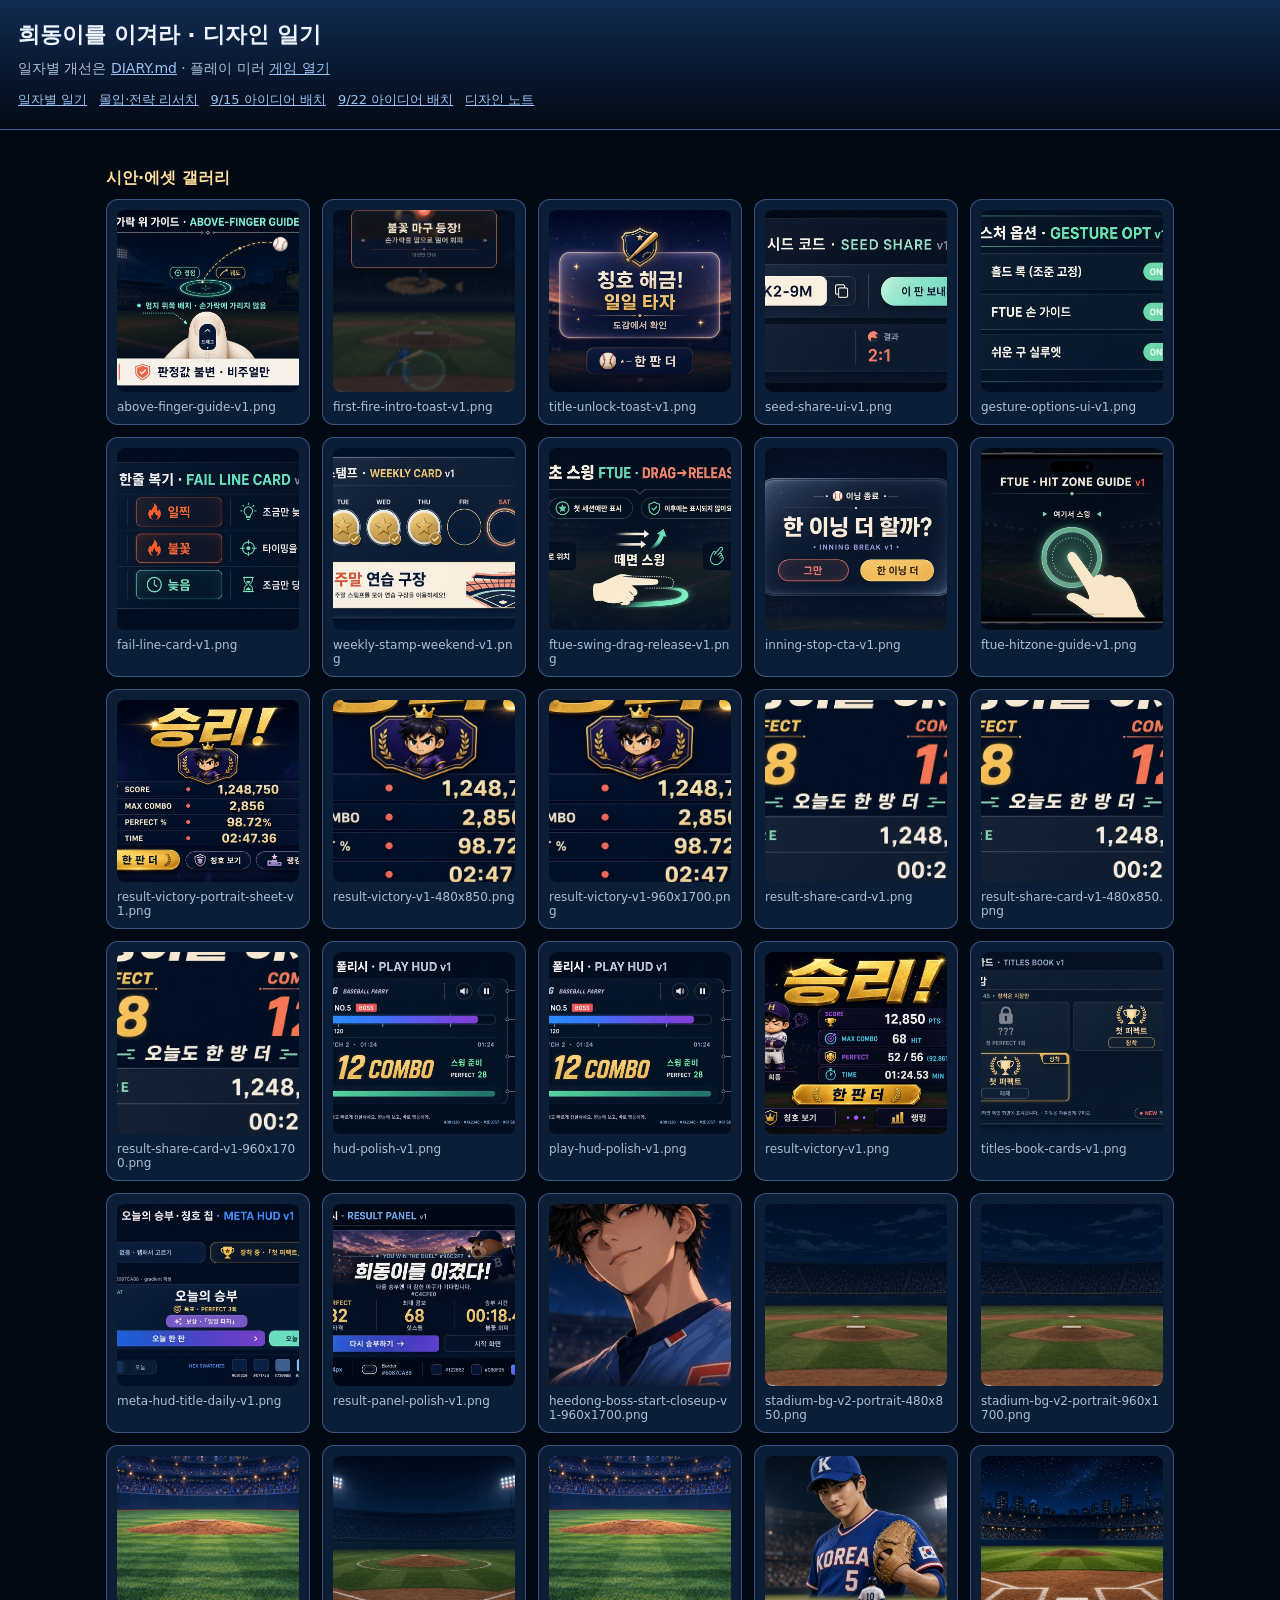
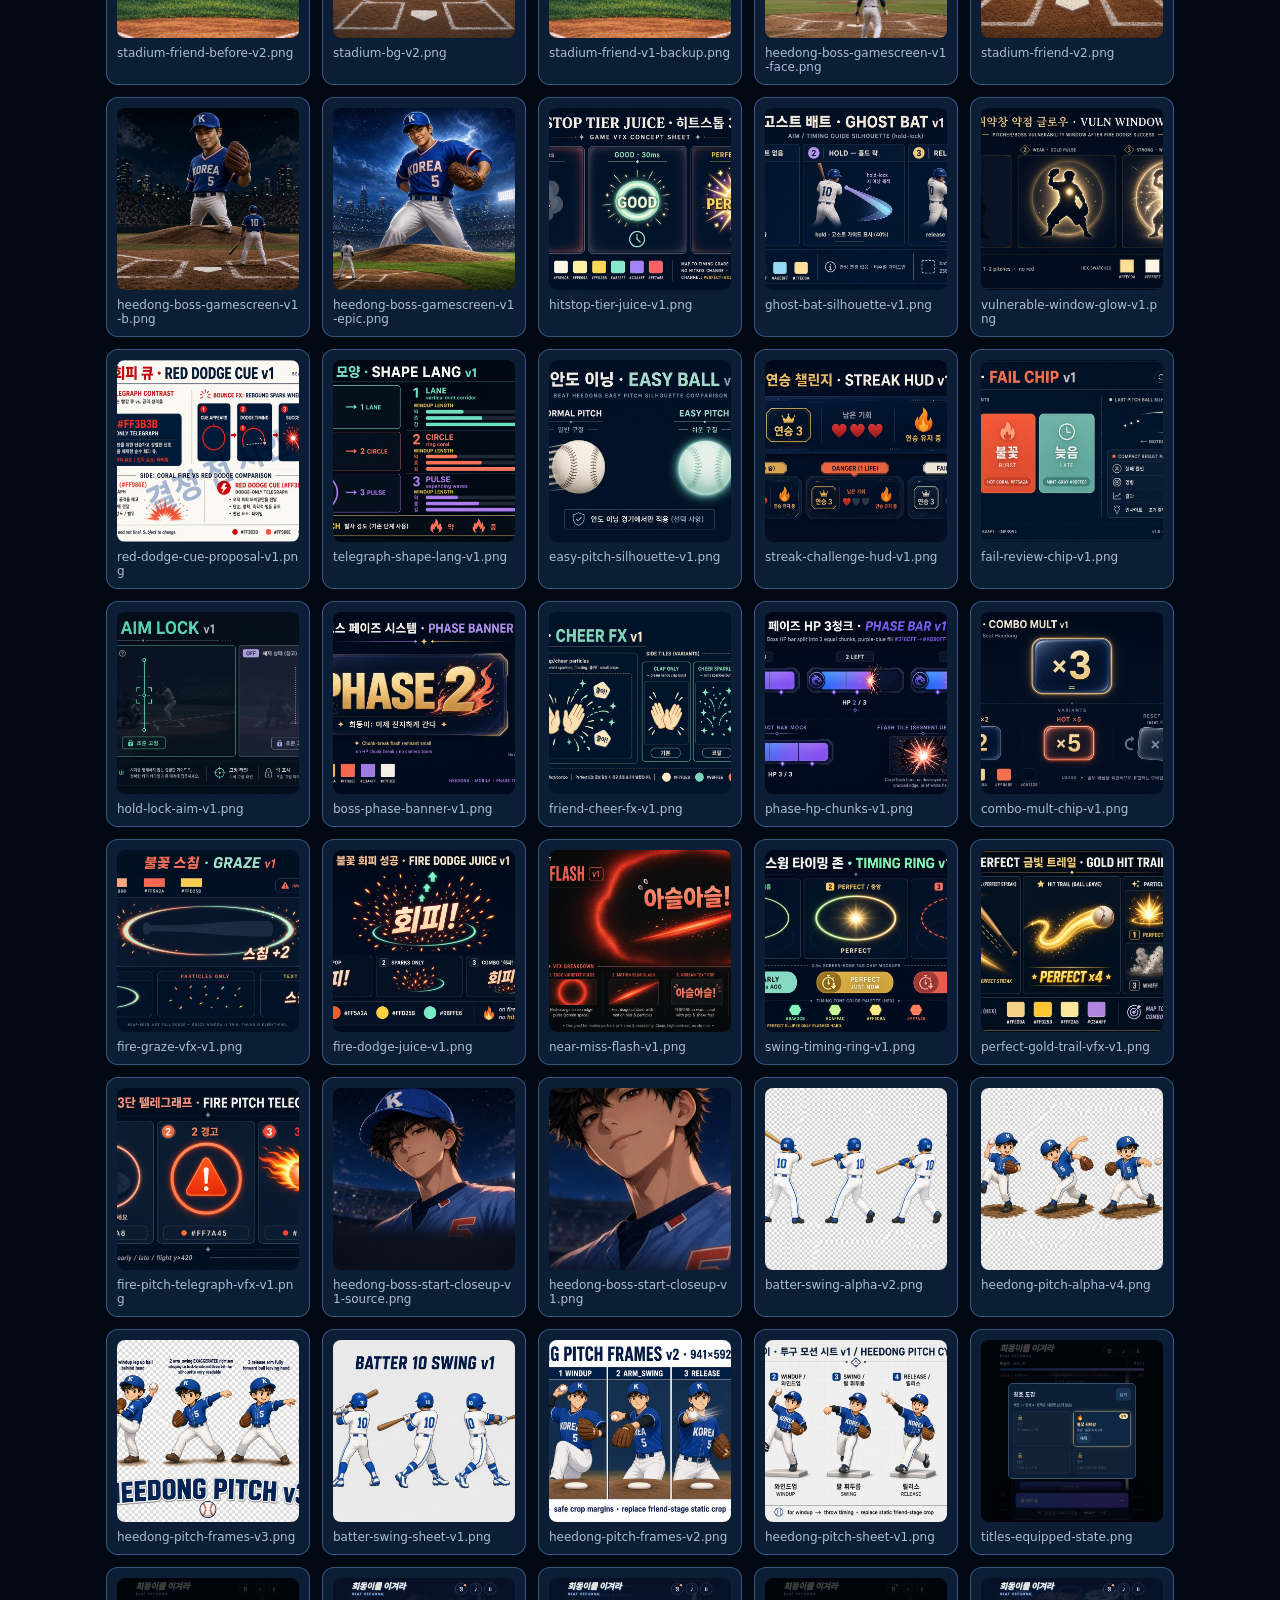
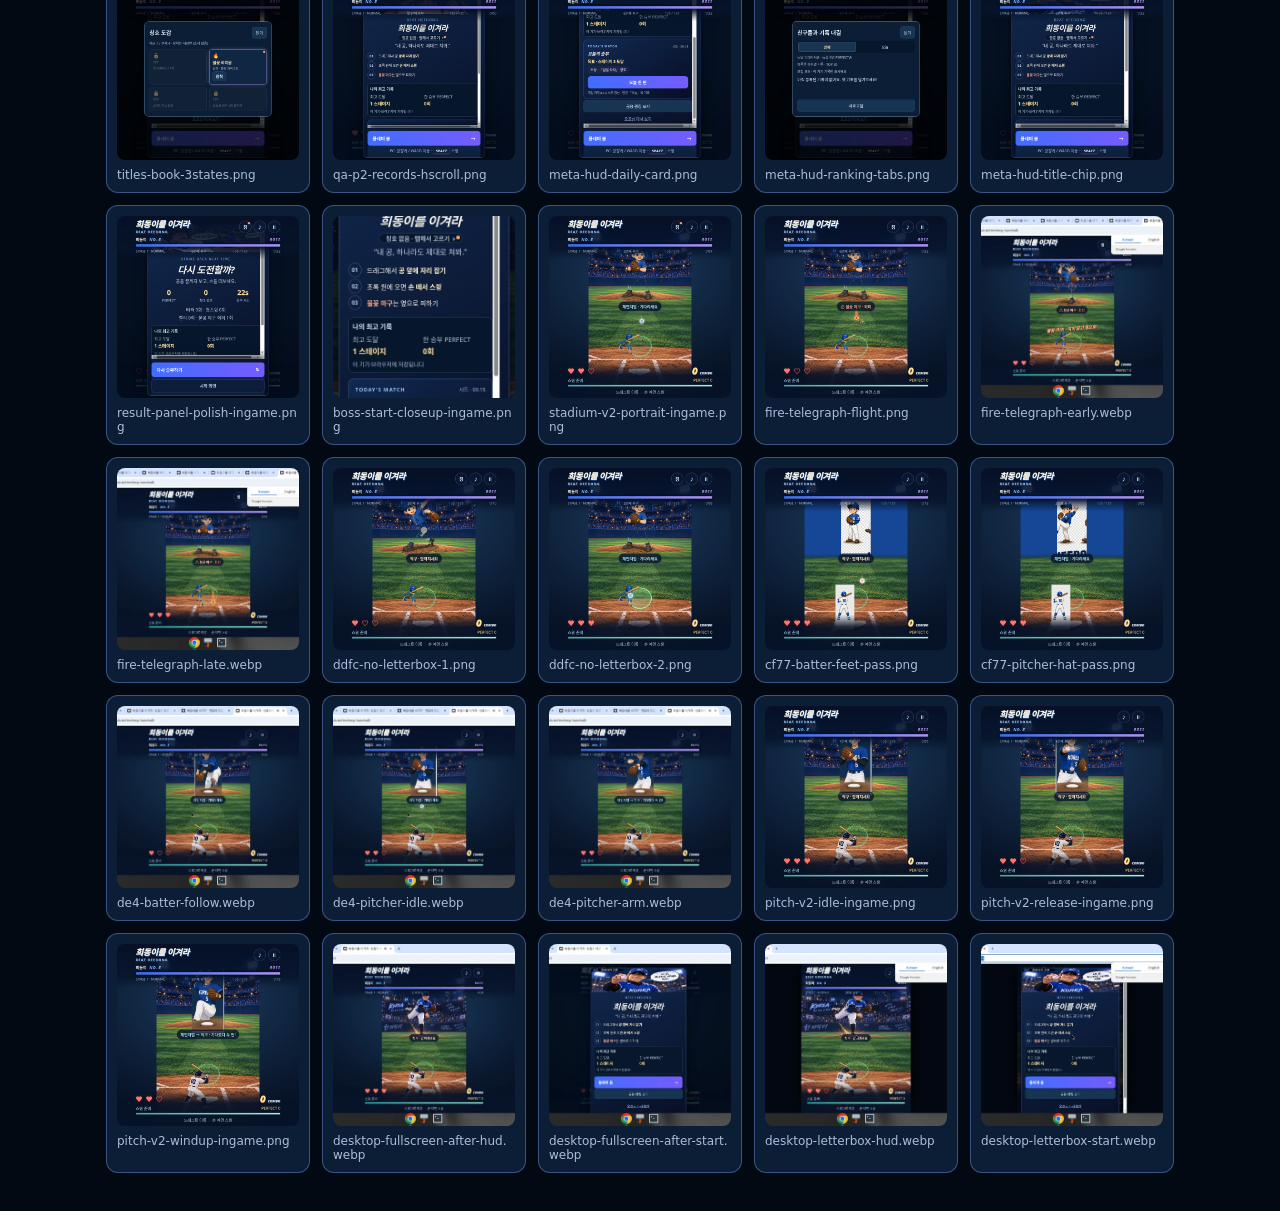
==== design/index.html @ b33d6dec "docs: refresh design diary for 9/22 polish Catch up DIARY.md + gallery with above-finger guide, firs" ====
<!DOCTYPE html>
<html lang="ko">
<head>
<meta charset="utf-8"/>
<meta name="viewport" content="width=device-width, initial-scale=1"/>
<title>희동이를 이겨라 · 디자인 일기 갤러리</title>
<style>
:root{--bg:#030913;--card:#0b1e35;--line:#6087ca88;--text:#eef4ff;--muted:#aabed8;--accent:#ffe09a}
*{box-sizing:border-box}body{margin:0;font-family:system-ui,-apple-system,sans-serif;background:var(--bg);color:var(--text)}
header{padding:20px 18px;border-bottom:1px solid var(--line);background:linear-gradient(180deg,#122b52,#030913)}
h1{margin:0 0 8px;font-size:22px}p{margin:0;color:var(--muted);font-size:14px;line-height:1.5}
a{color:#96c2f7}
nav{display:flex;gap:12px;flex-wrap:wrap;margin-top:12px;font-size:13px}
main{padding:16px;max-width:1100px;margin:0 auto}
.grid{display:grid;grid-template-columns:repeat(auto-fill,minmax(180px,1fr));gap:12px}
.card{display:flex;flex-direction:column;gap:8px;background:var(--card);border:1px solid var(--line);border-radius:12px;padding:10px;text-decoration:none;color:var(--text)}
.card img{width:100%;aspect-ratio:1;object-fit:cover;border-radius:8px;background:#061127}
.card span{font-size:12px;color:var(--muted);word-break:break-all}
section{margin:22px 0}
h2{font-size:16px;color:var(--accent);margin:0 0 10px}
</style>
</head>
<body>
<header>
  <h1>희동이를 이겨라 · 디자인 일기</h1>
  <p>일자별 개선은 <a href="DIARY.md">DIARY.md</a> · 플레이 미러 <a href="../">게임 열기</a></p>
  <nav>
    <a href="DIARY.md">일자별 일기</a>
    <a href="research/immersion-strategy-20260914.md">몰입·전략 리서치</a>
    <a href="research/ideas-batch-20260915.md">9/15 아이디어 배치</a>
    <a href="research/ideas-batch-20260922-pm.md">9/22 아이디어 배치</a>
    <a href="refs/">디자인 노트</a>
  </nav>
</header>
<main>
  <section>
    <h2>시안·에셋 갤러리</h2>
    <div class="grid">
<a class="card" href="screens/above-finger-guide-v1.png" target="_blank" rel="noopener">
  <img src="screens/above-finger-guide-v1.png" alt="above-finger-guide-v1.png" loading="lazy"/>
  <span>above-finger-guide-v1.png</span>
</a><a class="card" href="assets/first-fire-intro-toast-v1.png" target="_blank" rel="noopener">
  <img src="assets/first-fire-intro-toast-v1.png" alt="first-fire-intro-toast-v1.png" loading="lazy"/>
  <span>first-fire-intro-toast-v1.png</span>
</a><a class="card" href="assets/title-unlock-toast-v1.png" target="_blank" rel="noopener">
  <img src="assets/title-unlock-toast-v1.png" alt="title-unlock-toast-v1.png" loading="lazy"/>
  <span>title-unlock-toast-v1.png</span>
</a><a class="card" href="screens/seed-share-ui-v1.png" target="_blank" rel="noopener">
  <img src="screens/seed-share-ui-v1.png" alt="seed-share-ui-v1.png" loading="lazy"/>
  <span>seed-share-ui-v1.png</span>
</a><a class="card" href="screens/gesture-options-ui-v1.png" target="_blank" rel="noopener">
  <img src="screens/gesture-options-ui-v1.png" alt="gesture-options-ui-v1.png" loading="lazy"/>
  <span>gesture-options-ui-v1.png</span>
</a><a class="card" href="screens/fail-line-card-v1.png" target="_blank" rel="noopener">
  <img src="screens/fail-line-card-v1.png" alt="fail-line-card-v1.png" loading="lazy"/>
  <span>fail-line-card-v1.png</span>
</a><a class="card" href="screens/weekly-stamp-weekend-v1.png" target="_blank" rel="noopener">
  <img src="screens/weekly-stamp-weekend-v1.png" alt="weekly-stamp-weekend-v1.png" loading="lazy"/>
  <span>weekly-stamp-weekend-v1.png</span>
</a><a class="card" href="screens/ftue-swing-drag-release-v1.png" target="_blank" rel="noopener">
  <img src="screens/ftue-swing-drag-release-v1.png" alt="ftue-swing-drag-release-v1.png" loading="lazy"/>
  <span>ftue-swing-drag-release-v1.png</span>
</a><a class="card" href="screens/inning-stop-cta-v1.png" target="_blank" rel="noopener">
  <img src="screens/inning-stop-cta-v1.png" alt="inning-stop-cta-v1.png" loading="lazy"/>
  <span>inning-stop-cta-v1.png</span>
</a><a class="card" href="screens/ftue-hitzone-guide-v1.png" target="_blank" rel="noopener">
  <img src="screens/ftue-hitzone-guide-v1.png" alt="ftue-hitzone-guide-v1.png" loading="lazy"/>
  <span>ftue-hitzone-guide-v1.png</span>
</a><a class="card" href="screens/result-victory-portrait-sheet-v1.png" target="_blank" rel="noopener">
  <img src="screens/result-victory-portrait-sheet-v1.png" alt="result-victory-portrait-sheet-v1.png" loading="lazy"/>
  <span>result-victory-portrait-sheet-v1.png</span>
</a><a class="card" href="screens/result-victory-v1-480x850.png" target="_blank" rel="noopener">
  <img src="screens/result-victory-v1-480x850.png" alt="result-victory-v1-480x850.png" loading="lazy"/>
  <span>result-victory-v1-480x850.png</span>
</a><a class="card" href="screens/result-victory-v1-960x1700.png" target="_blank" rel="noopener">
  <img src="screens/result-victory-v1-960x1700.png" alt="result-victory-v1-960x1700.png" loading="lazy"/>
  <span>result-victory-v1-960x1700.png</span>
</a><a class="card" href="screens/result-share-card-v1.png" target="_blank" rel="noopener">
  <img src="screens/result-share-card-v1.png" alt="result-share-card-v1.png" loading="lazy"/>
  <span>result-share-card-v1.png</span>
</a><a class="card" href="screens/result-share-card-v1-480x850.png" target="_blank" rel="noopener">
  <img src="screens/result-share-card-v1-480x850.png" alt="result-share-card-v1-480x850.png" loading="lazy"/>
  <span>result-share-card-v1-480x850.png</span>
</a><a class="card" href="screens/result-share-card-v1-960x1700.png" target="_blank" rel="noopener">
  <img src="screens/result-share-card-v1-960x1700.png" alt="result-share-card-v1-960x1700.png" loading="lazy"/>
  <span>result-share-card-v1-960x1700.png</span>
</a><a class="card" href="screens/hud-polish-v1.png" target="_blank" rel="noopener">
  <img src="screens/hud-polish-v1.png" alt="hud-polish-v1.png" loading="lazy"/>
  <span>hud-polish-v1.png</span>
</a><a class="card" href="screens/play-hud-polish-v1.png" target="_blank" rel="noopener">
  <img src="screens/play-hud-polish-v1.png" alt="play-hud-polish-v1.png" loading="lazy"/>
  <span>play-hud-polish-v1.png</span>
</a><a class="card" href="screens/result-victory-v1.png" target="_blank" rel="noopener">
  <img src="screens/result-victory-v1.png" alt="result-victory-v1.png" loading="lazy"/>
  <span>result-victory-v1.png</span>
</a><a class="card" href="screens/titles-book-cards-v1.png" target="_blank" rel="noopener">
  <img src="screens/titles-book-cards-v1.png" alt="titles-book-cards-v1.png" loading="lazy"/>
  <span>titles-book-cards-v1.png</span>
</a><a class="card" href="screens/meta-hud-title-daily-v1.png" target="_blank" rel="noopener">
  <img src="screens/meta-hud-title-daily-v1.png" alt="meta-hud-title-daily-v1.png" loading="lazy"/>
  <span>meta-hud-title-daily-v1.png</span>
</a><a class="card" href="screens/result-panel-polish-v1.png" target="_blank" rel="noopener">
  <img src="screens/result-panel-polish-v1.png" alt="result-panel-polish-v1.png" loading="lazy"/>
  <span>result-panel-polish-v1.png</span>
</a><a class="card" href="screens/heedong-boss-start-closeup-v1-960x1700.png" target="_blank" rel="noopener">
  <img src="screens/heedong-boss-start-closeup-v1-960x1700.png" alt="heedong-boss-start-closeup-v1-960x1700.png" loading="lazy"/>
  <span>heedong-boss-start-closeup-v1-960x1700.png</span>
</a><a class="card" href="screens/stadium-bg-v2-portrait-480x850.png" target="_blank" rel="noopener">
  <img src="screens/stadium-bg-v2-portrait-480x850.png" alt="stadium-bg-v2-portrait-480x850.png" loading="lazy"/>
  <span>stadium-bg-v2-portrait-480x850.png</span>
</a><a class="card" href="screens/stadium-bg-v2-portrait-960x1700.png" target="_blank" rel="noopener">
  <img src="screens/stadium-bg-v2-portrait-960x1700.png" alt="stadium-bg-v2-portrait-960x1700.png" loading="lazy"/>
  <span>stadium-bg-v2-portrait-960x1700.png</span>
</a><a class="card" href="screens/stadium-friend-before-v2.png" target="_blank" rel="noopener">
  <img src="screens/stadium-friend-before-v2.png" alt="stadium-friend-before-v2.png" loading="lazy"/>
  <span>stadium-friend-before-v2.png</span>
</a><a class="card" href="screens/stadium-bg-v2.png" target="_blank" rel="noopener">
  <img src="screens/stadium-bg-v2.png" alt="stadium-bg-v2.png" loading="lazy"/>
  <span>stadium-bg-v2.png</span>
</a><a class="card" href="screens/stadium-friend-v1-backup.png" target="_blank" rel="noopener">
  <img src="screens/stadium-friend-v1-backup.png" alt="stadium-friend-v1-backup.png" loading="lazy"/>
  <span>stadium-friend-v1-backup.png</span>
</a><a class="card" href="screens/heedong-boss-gamescreen-v1-face.png" target="_blank" rel="noopener">
  <img src="screens/heedong-boss-gamescreen-v1-face.png" alt="heedong-boss-gamescreen-v1-face.png" loading="lazy"/>
  <span>heedong-boss-gamescreen-v1-face.png</span>
</a><a class="card" href="screens/stadium-friend-v2.png" target="_blank" rel="noopener">
  <img src="screens/stadium-friend-v2.png" alt="stadium-friend-v2.png" loading="lazy"/>
  <span>stadium-friend-v2.png</span>
</a><a class="card" href="screens/heedong-boss-gamescreen-v1-b.png" target="_blank" rel="noopener">
  <img src="screens/heedong-boss-gamescreen-v1-b.png" alt="heedong-boss-gamescreen-v1-b.png" loading="lazy"/>
  <span>heedong-boss-gamescreen-v1-b.png</span>
</a><a class="card" href="screens/heedong-boss-gamescreen-v1-epic.png" target="_blank" rel="noopener">
  <img src="screens/heedong-boss-gamescreen-v1-epic.png" alt="heedong-boss-gamescreen-v1-epic.png" loading="lazy"/>
  <span>heedong-boss-gamescreen-v1-epic.png</span>
</a><a class="card" href="assets/hitstop-tier-juice-v1.png" target="_blank" rel="noopener">
  <img src="assets/hitstop-tier-juice-v1.png" alt="hitstop-tier-juice-v1.png" loading="lazy"/>
  <span>hitstop-tier-juice-v1.png</span>
</a><a class="card" href="assets/ghost-bat-silhouette-v1.png" target="_blank" rel="noopener">
  <img src="assets/ghost-bat-silhouette-v1.png" alt="ghost-bat-silhouette-v1.png" loading="lazy"/>
  <span>ghost-bat-silhouette-v1.png</span>
</a><a class="card" href="assets/vulnerable-window-glow-v1.png" target="_blank" rel="noopener">
  <img src="assets/vulnerable-window-glow-v1.png" alt="vulnerable-window-glow-v1.png" loading="lazy"/>
  <span>vulnerable-window-glow-v1.png</span>
</a><a class="card" href="assets/red-dodge-cue-proposal-v1.png" target="_blank" rel="noopener">
  <img src="assets/red-dodge-cue-proposal-v1.png" alt="red-dodge-cue-proposal-v1.png" loading="lazy"/>
  <span>red-dodge-cue-proposal-v1.png</span>
</a><a class="card" href="assets/telegraph-shape-lang-v1.png" target="_blank" rel="noopener">
  <img src="assets/telegraph-shape-lang-v1.png" alt="telegraph-shape-lang-v1.png" loading="lazy"/>
  <span>telegraph-shape-lang-v1.png</span>
</a><a class="card" href="assets/easy-pitch-silhouette-v1.png" target="_blank" rel="noopener">
  <img src="assets/easy-pitch-silhouette-v1.png" alt="easy-pitch-silhouette-v1.png" loading="lazy"/>
  <span>easy-pitch-silhouette-v1.png</span>
</a><a class="card" href="assets/streak-challenge-hud-v1.png" target="_blank" rel="noopener">
  <img src="assets/streak-challenge-hud-v1.png" alt="streak-challenge-hud-v1.png" loading="lazy"/>
  <span>streak-challenge-hud-v1.png</span>
</a><a class="card" href="assets/fail-review-chip-v1.png" target="_blank" rel="noopener">
  <img src="assets/fail-review-chip-v1.png" alt="fail-review-chip-v1.png" loading="lazy"/>
  <span>fail-review-chip-v1.png</span>
</a><a class="card" href="assets/hold-lock-aim-v1.png" target="_blank" rel="noopener">
  <img src="assets/hold-lock-aim-v1.png" alt="hold-lock-aim-v1.png" loading="lazy"/>
  <span>hold-lock-aim-v1.png</span>
</a><a class="card" href="assets/boss-phase-banner-v1.png" target="_blank" rel="noopener">
  <img src="assets/boss-phase-banner-v1.png" alt="boss-phase-banner-v1.png" loading="lazy"/>
  <span>boss-phase-banner-v1.png</span>
</a><a class="card" href="assets/friend-cheer-fx-v1.png" target="_blank" rel="noopener">
  <img src="assets/friend-cheer-fx-v1.png" alt="friend-cheer-fx-v1.png" loading="lazy"/>
  <span>friend-cheer-fx-v1.png</span>
</a><a class="card" href="assets/phase-hp-chunks-v1.png" target="_blank" rel="noopener">
  <img src="assets/phase-hp-chunks-v1.png" alt="phase-hp-chunks-v1.png" loading="lazy"/>
  <span>phase-hp-chunks-v1.png</span>
</a><a class="card" href="assets/combo-mult-chip-v1.png" target="_blank" rel="noopener">
  <img src="assets/combo-mult-chip-v1.png" alt="combo-mult-chip-v1.png" loading="lazy"/>
  <span>combo-mult-chip-v1.png</span>
</a><a class="card" href="assets/fire-graze-vfx-v1.png" target="_blank" rel="noopener">
  <img src="assets/fire-graze-vfx-v1.png" alt="fire-graze-vfx-v1.png" loading="lazy"/>
  <span>fire-graze-vfx-v1.png</span>
</a><a class="card" href="assets/fire-dodge-juice-v1.png" target="_blank" rel="noopener">
  <img src="assets/fire-dodge-juice-v1.png" alt="fire-dodge-juice-v1.png" loading="lazy"/>
  <span>fire-dodge-juice-v1.png</span>
</a><a class="card" href="assets/near-miss-flash-v1.png" target="_blank" rel="noopener">
  <img src="assets/near-miss-flash-v1.png" alt="near-miss-flash-v1.png" loading="lazy"/>
  <span>near-miss-flash-v1.png</span>
</a><a class="card" href="assets/swing-timing-ring-v1.png" target="_blank" rel="noopener">
  <img src="assets/swing-timing-ring-v1.png" alt="swing-timing-ring-v1.png" loading="lazy"/>
  <span>swing-timing-ring-v1.png</span>
</a><a class="card" href="assets/perfect-gold-trail-vfx-v1.png" target="_blank" rel="noopener">
  <img src="assets/perfect-gold-trail-vfx-v1.png" alt="perfect-gold-trail-vfx-v1.png" loading="lazy"/>
  <span>perfect-gold-trail-vfx-v1.png</span>
</a><a class="card" href="assets/fire-pitch-telegraph-vfx-v1.png" target="_blank" rel="noopener">
  <img src="assets/fire-pitch-telegraph-vfx-v1.png" alt="fire-pitch-telegraph-vfx-v1.png" loading="lazy"/>
  <span>fire-pitch-telegraph-vfx-v1.png</span>
</a><a class="card" href="characters/heedong-boss-start-closeup-v1-source.png" target="_blank" rel="noopener">
  <img src="characters/heedong-boss-start-closeup-v1-source.png" alt="heedong-boss-start-closeup-v1-source.png" loading="lazy"/>
  <span>heedong-boss-start-closeup-v1-source.png</span>
</a><a class="card" href="characters/heedong-boss-start-closeup-v1.png" target="_blank" rel="noopener">
  <img src="characters/heedong-boss-start-closeup-v1.png" alt="heedong-boss-start-closeup-v1.png" loading="lazy"/>
  <span>heedong-boss-start-closeup-v1.png</span>
</a><a class="card" href="characters/batter-swing-alpha-v2.png" target="_blank" rel="noopener">
  <img src="characters/batter-swing-alpha-v2.png" alt="batter-swing-alpha-v2.png" loading="lazy"/>
  <span>batter-swing-alpha-v2.png</span>
</a><a class="card" href="characters/heedong-pitch-alpha-v4.png" target="_blank" rel="noopener">
  <img src="characters/heedong-pitch-alpha-v4.png" alt="heedong-pitch-alpha-v4.png" loading="lazy"/>
  <span>heedong-pitch-alpha-v4.png</span>
</a><a class="card" href="characters/heedong-pitch-frames-v3.png" target="_blank" rel="noopener">
  <img src="characters/heedong-pitch-frames-v3.png" alt="heedong-pitch-frames-v3.png" loading="lazy"/>
  <span>heedong-pitch-frames-v3.png</span>
</a><a class="card" href="characters/batter-swing-sheet-v1.png" target="_blank" rel="noopener">
  <img src="characters/batter-swing-sheet-v1.png" alt="batter-swing-sheet-v1.png" loading="lazy"/>
  <span>batter-swing-sheet-v1.png</span>
</a><a class="card" href="characters/heedong-pitch-frames-v2.png" target="_blank" rel="noopener">
  <img src="characters/heedong-pitch-frames-v2.png" alt="heedong-pitch-frames-v2.png" loading="lazy"/>
  <span>heedong-pitch-frames-v2.png</span>
</a><a class="card" href="characters/heedong-pitch-sheet-v1.png" target="_blank" rel="noopener">
  <img src="characters/heedong-pitch-sheet-v1.png" alt="heedong-pitch-sheet-v1.png" loading="lazy"/>
  <span>heedong-pitch-sheet-v1.png</span>
</a><a class="card" href="evidence/titles-equipped-state.png" target="_blank" rel="noopener">
  <img src="evidence/titles-equipped-state.png" alt="titles-equipped-state.png" loading="lazy"/>
  <span>titles-equipped-state.png</span>
</a><a class="card" href="evidence/titles-book-3states.png" target="_blank" rel="noopener">
  <img src="evidence/titles-book-3states.png" alt="titles-book-3states.png" loading="lazy"/>
  <span>titles-book-3states.png</span>
</a><a class="card" href="evidence/qa-p2-records-hscroll.png" target="_blank" rel="noopener">
  <img src="evidence/qa-p2-records-hscroll.png" alt="qa-p2-records-hscroll.png" loading="lazy"/>
  <span>qa-p2-records-hscroll.png</span>
</a><a class="card" href="evidence/meta-hud-daily-card.png" target="_blank" rel="noopener">
  <img src="evidence/meta-hud-daily-card.png" alt="meta-hud-daily-card.png" loading="lazy"/>
  <span>meta-hud-daily-card.png</span>
</a><a class="card" href="evidence/meta-hud-ranking-tabs.png" target="_blank" rel="noopener">
  <img src="evidence/meta-hud-ranking-tabs.png" alt="meta-hud-ranking-tabs.png" loading="lazy"/>
  <span>meta-hud-ranking-tabs.png</span>
</a><a class="card" href="evidence/meta-hud-title-chip.png" target="_blank" rel="noopener">
  <img src="evidence/meta-hud-title-chip.png" alt="meta-hud-title-chip.png" loading="lazy"/>
  <span>meta-hud-title-chip.png</span>
</a><a class="card" href="evidence/result-panel-polish-ingame.png" target="_blank" rel="noopener">
  <img src="evidence/result-panel-polish-ingame.png" alt="result-panel-polish-ingame.png" loading="lazy"/>
  <span>result-panel-polish-ingame.png</span>
</a><a class="card" href="evidence/boss-start-closeup-ingame.png" target="_blank" rel="noopener">
  <img src="evidence/boss-start-closeup-ingame.png" alt="boss-start-closeup-ingame.png" loading="lazy"/>
  <span>boss-start-closeup-ingame.png</span>
</a><a class="card" href="evidence/stadium-v2-portrait-ingame.png" target="_blank" rel="noopener">
  <img src="evidence/stadium-v2-portrait-ingame.png" alt="stadium-v2-portrait-ingame.png" loading="lazy"/>
  <span>stadium-v2-portrait-ingame.png</span>
</a><a class="card" href="evidence/fire-telegraph-flight.png" target="_blank" rel="noopener">
  <img src="evidence/fire-telegraph-flight.png" alt="fire-telegraph-flight.png" loading="lazy"/>
  <span>fire-telegraph-flight.png</span>
</a><a class="card" href="evidence/fire-telegraph-early.webp" target="_blank" rel="noopener">
  <img src="evidence/fire-telegraph-early.webp" alt="fire-telegraph-early.webp" loading="lazy"/>
  <span>fire-telegraph-early.webp</span>
</a><a class="card" href="evidence/fire-telegraph-late.webp" target="_blank" rel="noopener">
  <img src="evidence/fire-telegraph-late.webp" alt="fire-telegraph-late.webp" loading="lazy"/>
  <span>fire-telegraph-late.webp</span>
</a><a class="card" href="evidence/ddfc-no-letterbox-1.png" target="_blank" rel="noopener">
  <img src="evidence/ddfc-no-letterbox-1.png" alt="ddfc-no-letterbox-1.png" loading="lazy"/>
  <span>ddfc-no-letterbox-1.png</span>
</a><a class="card" href="evidence/ddfc-no-letterbox-2.png" target="_blank" rel="noopener">
  <img src="evidence/ddfc-no-letterbox-2.png" alt="ddfc-no-letterbox-2.png" loading="lazy"/>
  <span>ddfc-no-letterbox-2.png</span>
</a><a class="card" href="evidence/cf77-batter-feet-pass.png" target="_blank" rel="noopener">
  <img src="evidence/cf77-batter-feet-pass.png" alt="cf77-batter-feet-pass.png" loading="lazy"/>
  <span>cf77-batter-feet-pass.png</span>
</a><a class="card" href="evidence/cf77-pitcher-hat-pass.png" target="_blank" rel="noopener">
  <img src="evidence/cf77-pitcher-hat-pass.png" alt="cf77-pitcher-hat-pass.png" loading="lazy"/>
  <span>cf77-pitcher-hat-pass.png</span>
</a><a class="card" href="evidence/de4-batter-follow.webp" target="_blank" rel="noopener">
  <img src="evidence/de4-batter-follow.webp" alt="de4-batter-follow.webp" loading="lazy"/>
  <span>de4-batter-follow.webp</span>
</a><a class="card" href="evidence/de4-pitcher-idle.webp" target="_blank" rel="noopener">
  <img src="evidence/de4-pitcher-idle.webp" alt="de4-pitcher-idle.webp" loading="lazy"/>
  <span>de4-pitcher-idle.webp</span>
</a><a class="card" href="evidence/de4-pitcher-arm.webp" target="_blank" rel="noopener">
  <img src="evidence/de4-pitcher-arm.webp" alt="de4-pitcher-arm.webp" loading="lazy"/>
  <span>de4-pitcher-arm.webp</span>
</a><a class="card" href="evidence/pitch-v2-idle-ingame.png" target="_blank" rel="noopener">
  <img src="evidence/pitch-v2-idle-ingame.png" alt="pitch-v2-idle-ingame.png" loading="lazy"/>
  <span>pitch-v2-idle-ingame.png</span>
</a><a class="card" href="evidence/pitch-v2-release-ingame.png" target="_blank" rel="noopener">
  <img src="evidence/pitch-v2-release-ingame.png" alt="pitch-v2-release-ingame.png" loading="lazy"/>
  <span>pitch-v2-release-ingame.png</span>
</a><a class="card" href="evidence/pitch-v2-windup-ingame.png" target="_blank" rel="noopener">
  <img src="evidence/pitch-v2-windup-ingame.png" alt="pitch-v2-windup-ingame.png" loading="lazy"/>
  <span>pitch-v2-windup-ingame.png</span>
</a><a class="card" href="evidence/desktop-fullscreen-after-hud.webp" target="_blank" rel="noopener">
  <img src="evidence/desktop-fullscreen-after-hud.webp" alt="desktop-fullscreen-after-hud.webp" loading="lazy"/>
  <span>desktop-fullscreen-after-hud.webp</span>
</a><a class="card" href="evidence/desktop-fullscreen-after-start.webp" target="_blank" rel="noopener">
  <img src="evidence/desktop-fullscreen-after-start.webp" alt="desktop-fullscreen-after-start.webp" loading="lazy"/>
  <span>desktop-fullscreen-after-start.webp</span>
</a><a class="card" href="evidence/desktop-letterbox-hud.webp" target="_blank" rel="noopener">
  <img src="evidence/desktop-letterbox-hud.webp" alt="desktop-letterbox-hud.webp" loading="lazy"/>
  <span>desktop-letterbox-hud.webp</span>
</a><a class="card" href="evidence/desktop-letterbox-start.webp" target="_blank" rel="noopener">
  <img src="evidence/desktop-letterbox-start.webp" alt="desktop-letterbox-start.webp" loading="lazy"/>
  <span>desktop-letterbox-start.webp</span>
</a>
    </div>
  </section>
</main>
</body>
</html>
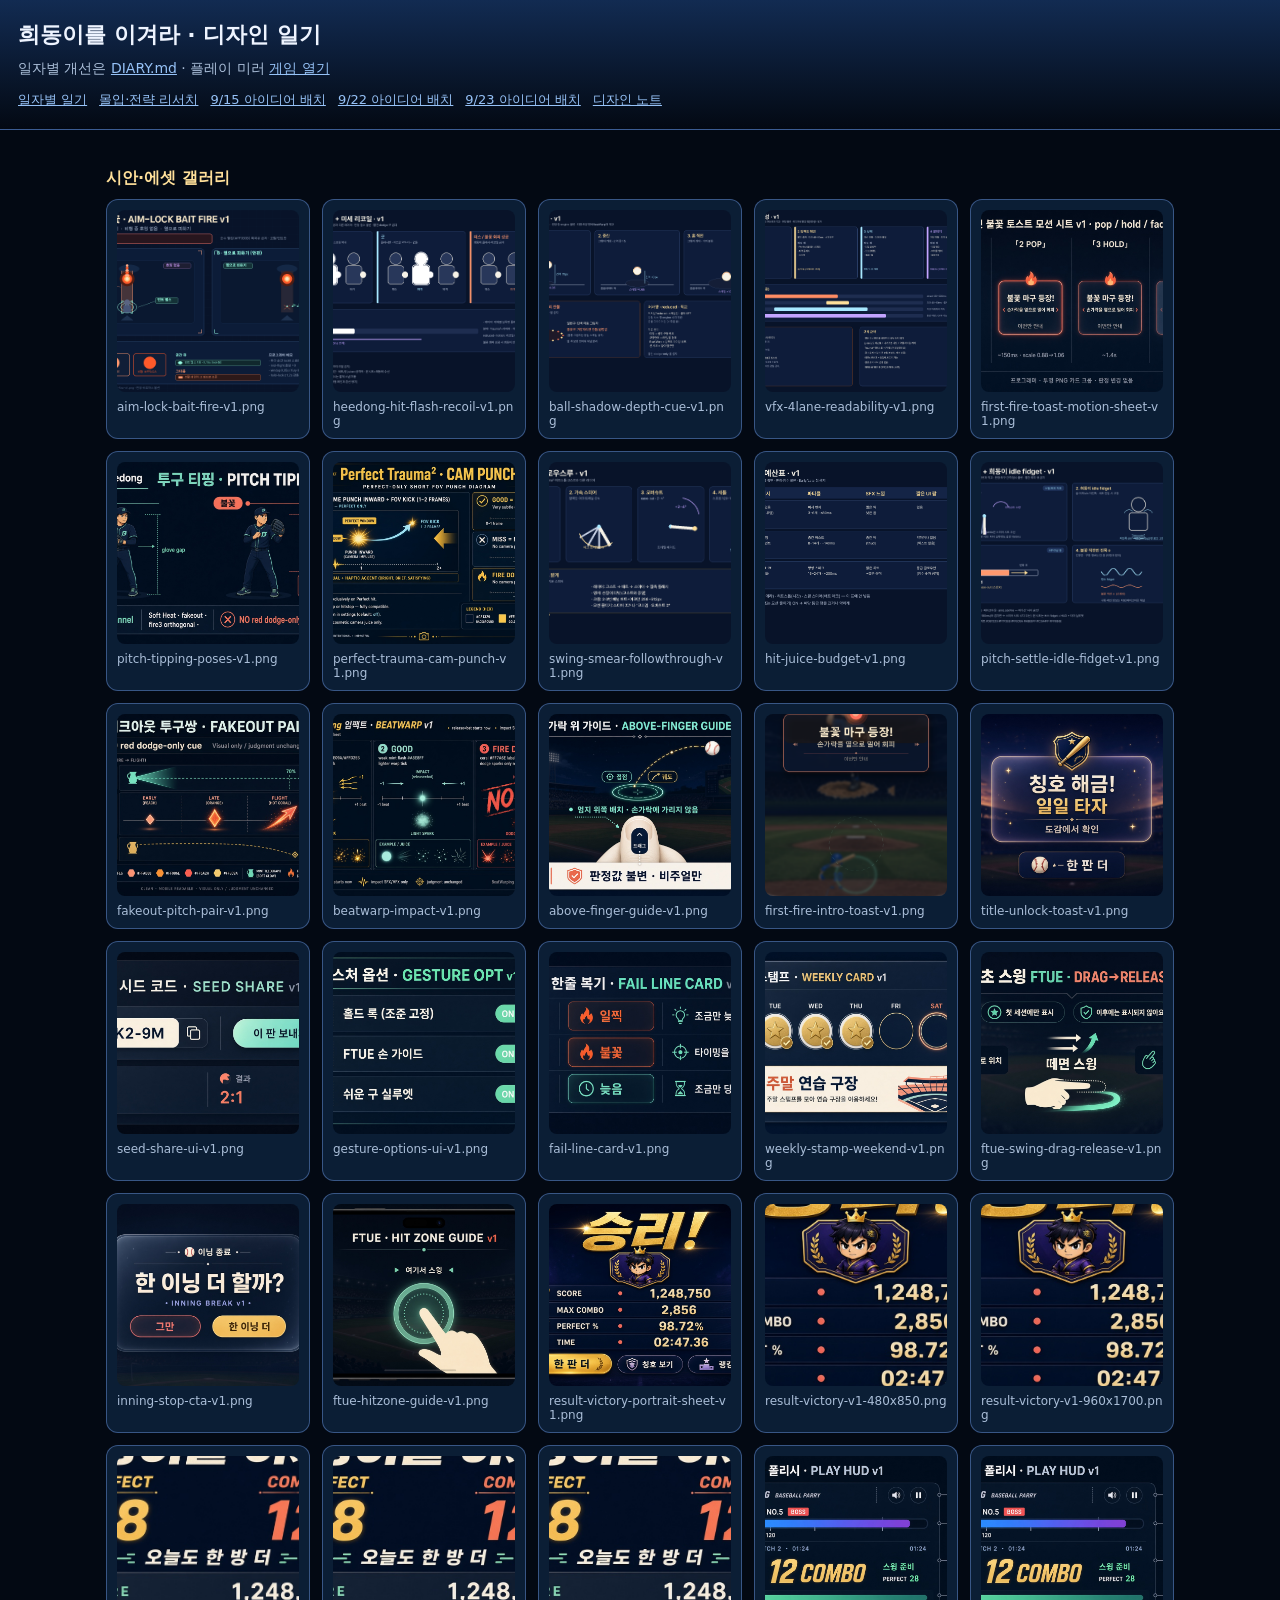
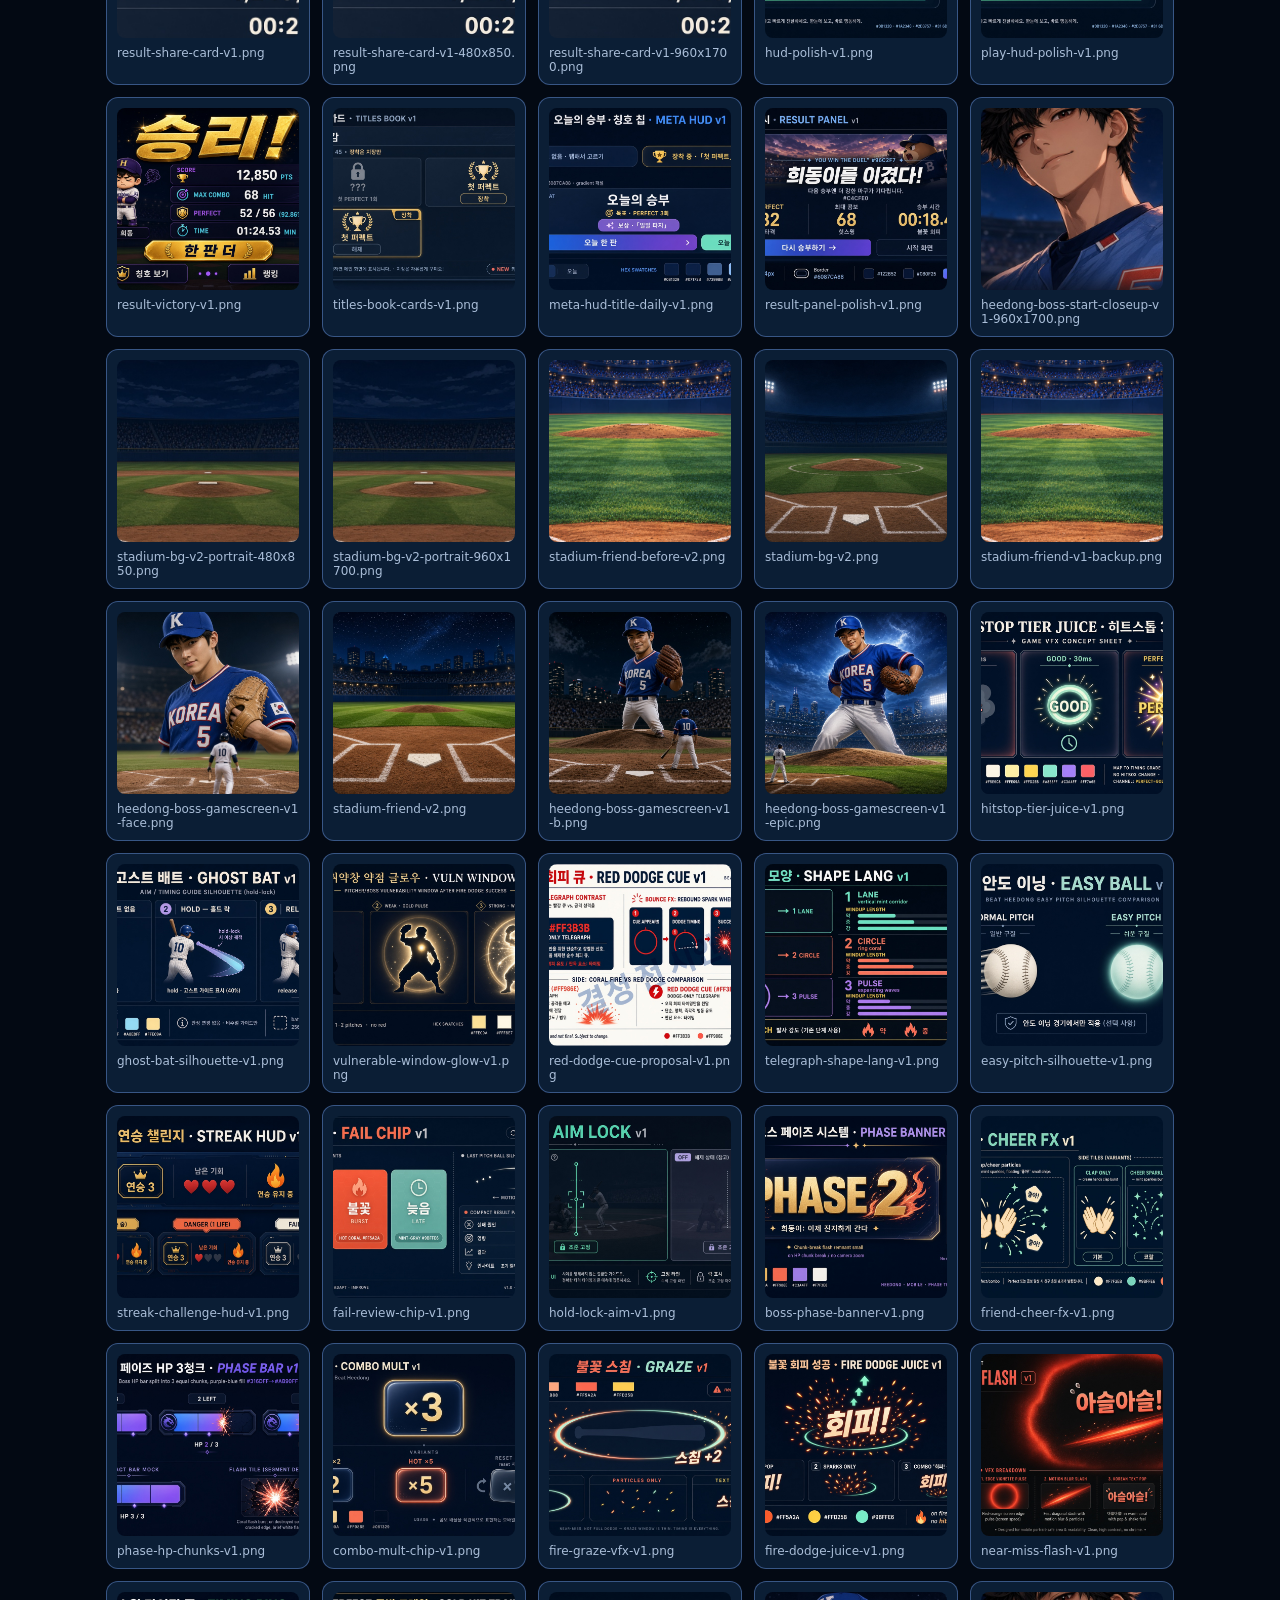
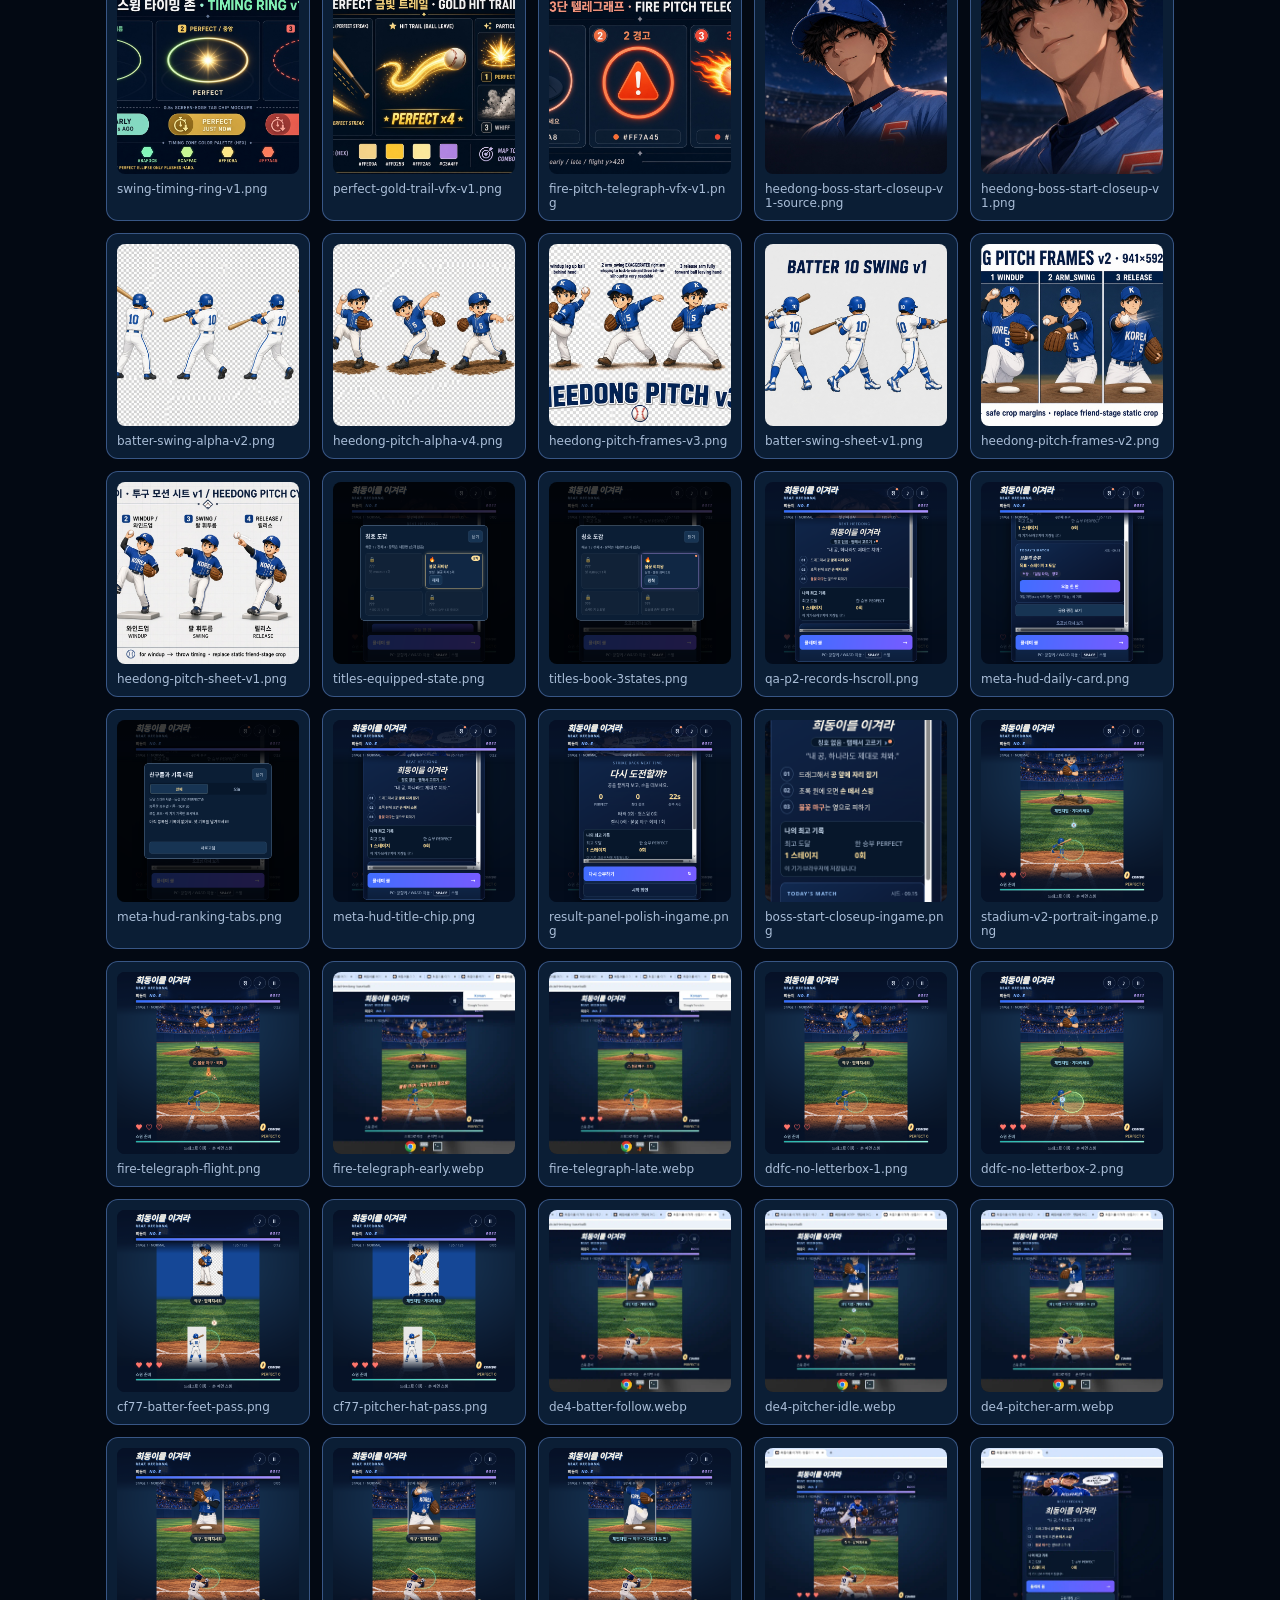
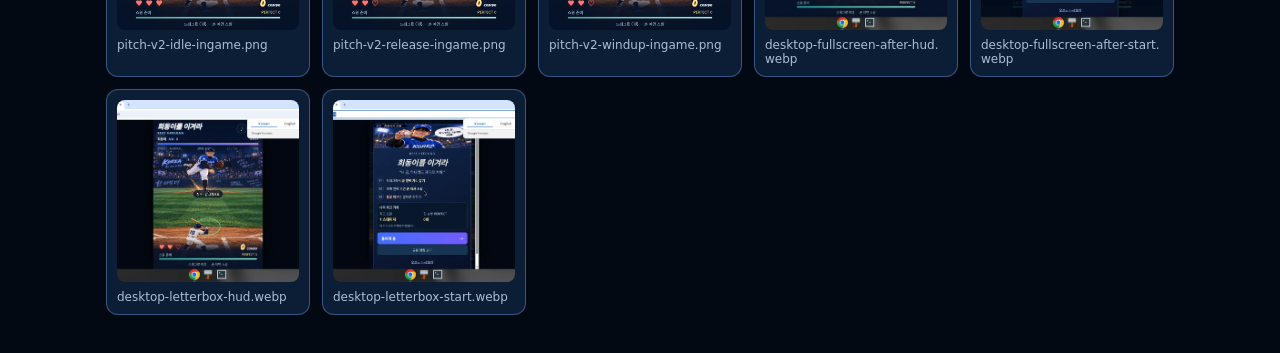
==== commit 8104a493: "docs: refresh design diary for 9/23 polish" ====
--- a/design/index.html
+++ b/design/index.html
@@ -29,6 +29,7 @@
     <a href="research/immersion-strategy-20260914.md">몰입·전략 리서치</a>
     <a href="research/ideas-batch-20260915.md">9/15 아이디어 배치</a>
     <a href="research/ideas-batch-20260922-pm.md">9/22 아이디어 배치</a>
+    <a href="research/ideas-batch-20260923-pm.md">9/23 아이디어 배치</a>
     <a href="refs/">디자인 노트</a>
   </nav>
 </header>
@@ -36,7 +37,43 @@
   <section>
     <h2>시안·에셋 갤러리</h2>
     <div class="grid">
-<a class="card" href="screens/above-finger-guide-v1.png" target="_blank" rel="noopener">
+<a class="card" href="assets/aim-lock-bait-fire-v1.png" target="_blank" rel="noopener">
+  <img src="assets/aim-lock-bait-fire-v1.png" alt="aim-lock-bait-fire-v1.png" loading="lazy"/>
+  <span>aim-lock-bait-fire-v1.png</span>
+</a><a class="card" href="assets/heedong-hit-flash-recoil-v1.png" target="_blank" rel="noopener">
+  <img src="assets/heedong-hit-flash-recoil-v1.png" alt="heedong-hit-flash-recoil-v1.png" loading="lazy"/>
+  <span>heedong-hit-flash-recoil-v1.png</span>
+</a><a class="card" href="assets/ball-shadow-depth-cue-v1.png" target="_blank" rel="noopener">
+  <img src="assets/ball-shadow-depth-cue-v1.png" alt="ball-shadow-depth-cue-v1.png" loading="lazy"/>
+  <span>ball-shadow-depth-cue-v1.png</span>
+</a><a class="card" href="assets/vfx-4lane-readability-v1.png" target="_blank" rel="noopener">
+  <img src="assets/vfx-4lane-readability-v1.png" alt="vfx-4lane-readability-v1.png" loading="lazy"/>
+  <span>vfx-4lane-readability-v1.png</span>
+</a><a class="card" href="assets/first-fire-toast-motion-sheet-v1.png" target="_blank" rel="noopener">
+  <img src="assets/first-fire-toast-motion-sheet-v1.png" alt="first-fire-toast-motion-sheet-v1.png" loading="lazy"/>
+  <span>first-fire-toast-motion-sheet-v1.png</span>
+</a><a class="card" href="assets/pitch-tipping-poses-v1.png" target="_blank" rel="noopener">
+  <img src="assets/pitch-tipping-poses-v1.png" alt="pitch-tipping-poses-v1.png" loading="lazy"/>
+  <span>pitch-tipping-poses-v1.png</span>
+</a><a class="card" href="assets/perfect-trauma-cam-punch-v1.png" target="_blank" rel="noopener">
+  <img src="assets/perfect-trauma-cam-punch-v1.png" alt="perfect-trauma-cam-punch-v1.png" loading="lazy"/>
+  <span>perfect-trauma-cam-punch-v1.png</span>
+</a><a class="card" href="assets/swing-smear-followthrough-v1.png" target="_blank" rel="noopener">
+  <img src="assets/swing-smear-followthrough-v1.png" alt="swing-smear-followthrough-v1.png" loading="lazy"/>
+  <span>swing-smear-followthrough-v1.png</span>
+</a><a class="card" href="assets/hit-juice-budget-v1.png" target="_blank" rel="noopener">
+  <img src="assets/hit-juice-budget-v1.png" alt="hit-juice-budget-v1.png" loading="lazy"/>
+  <span>hit-juice-budget-v1.png</span>
+</a><a class="card" href="assets/pitch-settle-idle-fidget-v1.png" target="_blank" rel="noopener">
+  <img src="assets/pitch-settle-idle-fidget-v1.png" alt="pitch-settle-idle-fidget-v1.png" loading="lazy"/>
+  <span>pitch-settle-idle-fidget-v1.png</span>
+</a><a class="card" href="assets/fakeout-pitch-pair-v1.png" target="_blank" rel="noopener">
+  <img src="assets/fakeout-pitch-pair-v1.png" alt="fakeout-pitch-pair-v1.png" loading="lazy"/>
+  <span>fakeout-pitch-pair-v1.png</span>
+</a><a class="card" href="assets/beatwarp-impact-v1.png" target="_blank" rel="noopener">
+  <img src="assets/beatwarp-impact-v1.png" alt="beatwarp-impact-v1.png" loading="lazy"/>
+  <span>beatwarp-impact-v1.png</span>
+</a><a class="card" href="screens/above-finger-guide-v1.png" target="_blank" rel="noopener">
   <img src="screens/above-finger-guide-v1.png" alt="above-finger-guide-v1.png" loading="lazy"/>
   <span>above-finger-guide-v1.png</span>
 </a><a class="card" href="assets/first-fire-intro-toast-v1.png" target="_blank" rel="noopener">
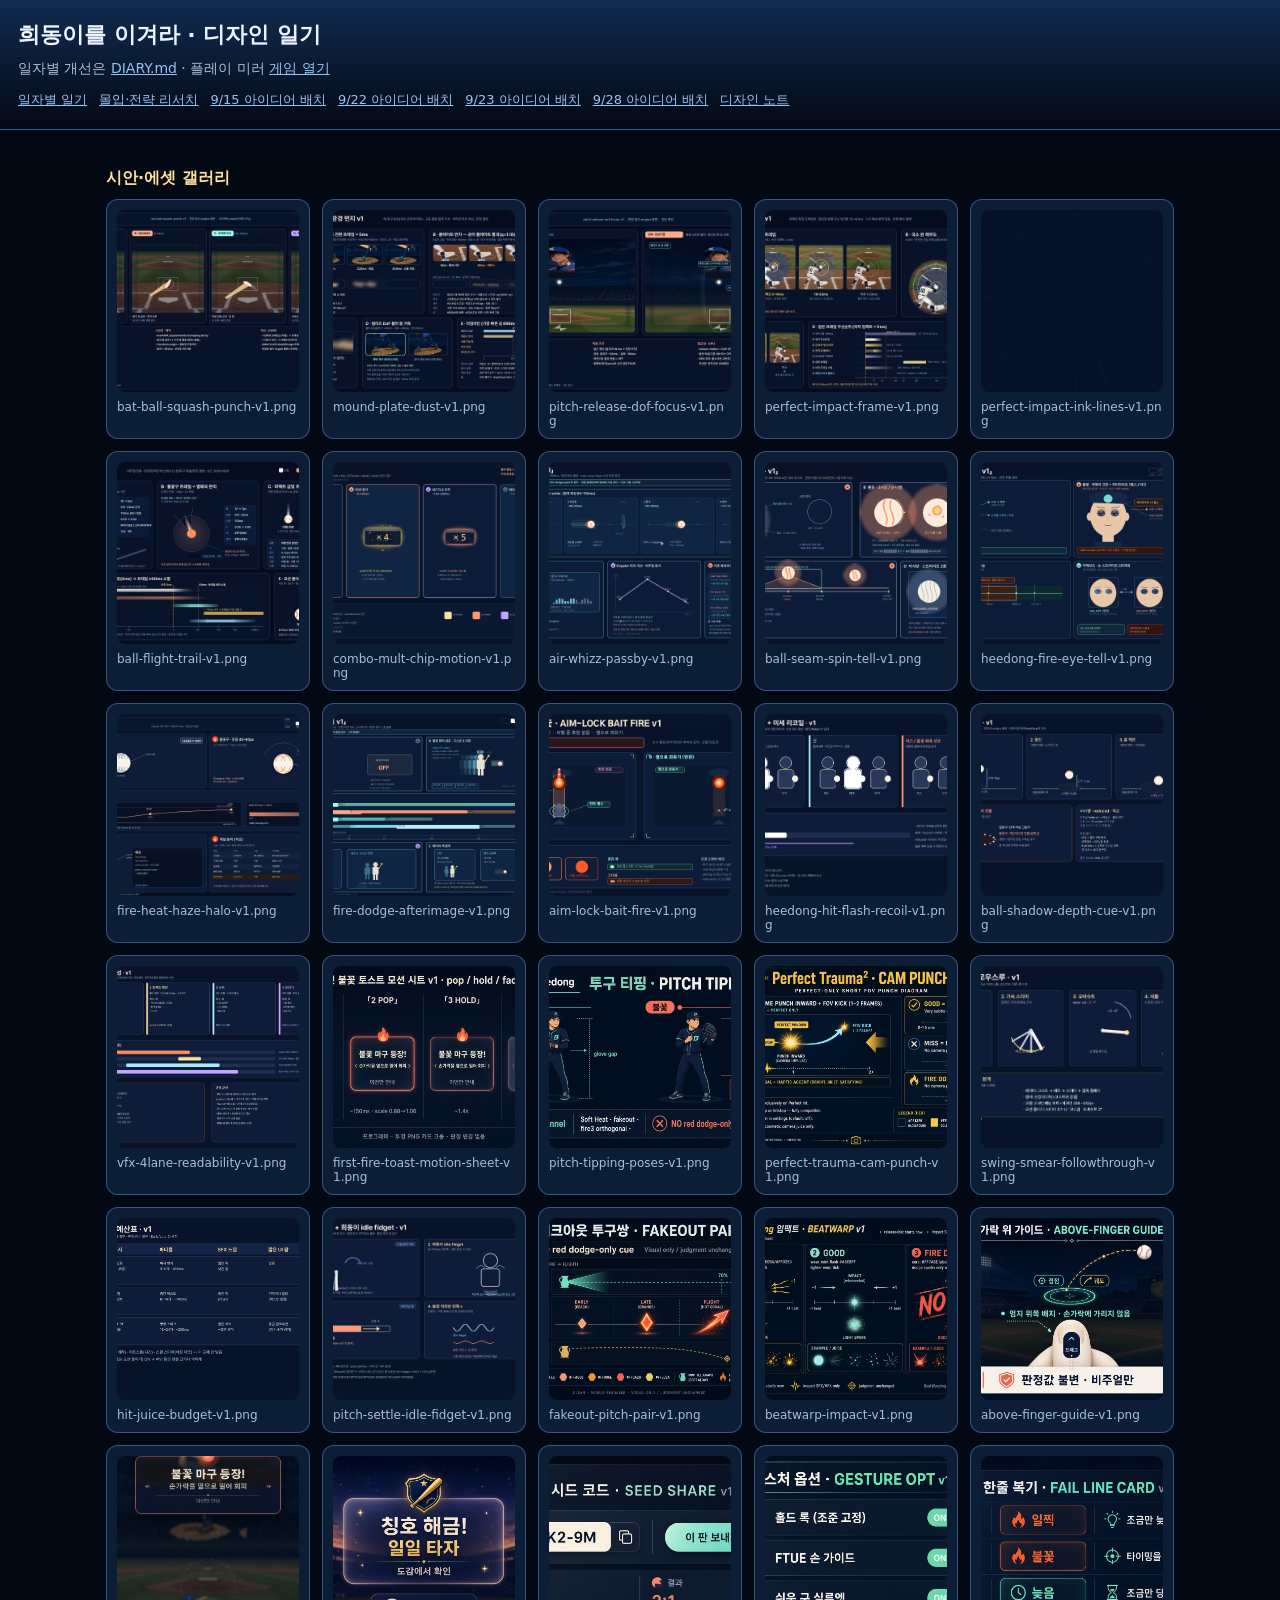
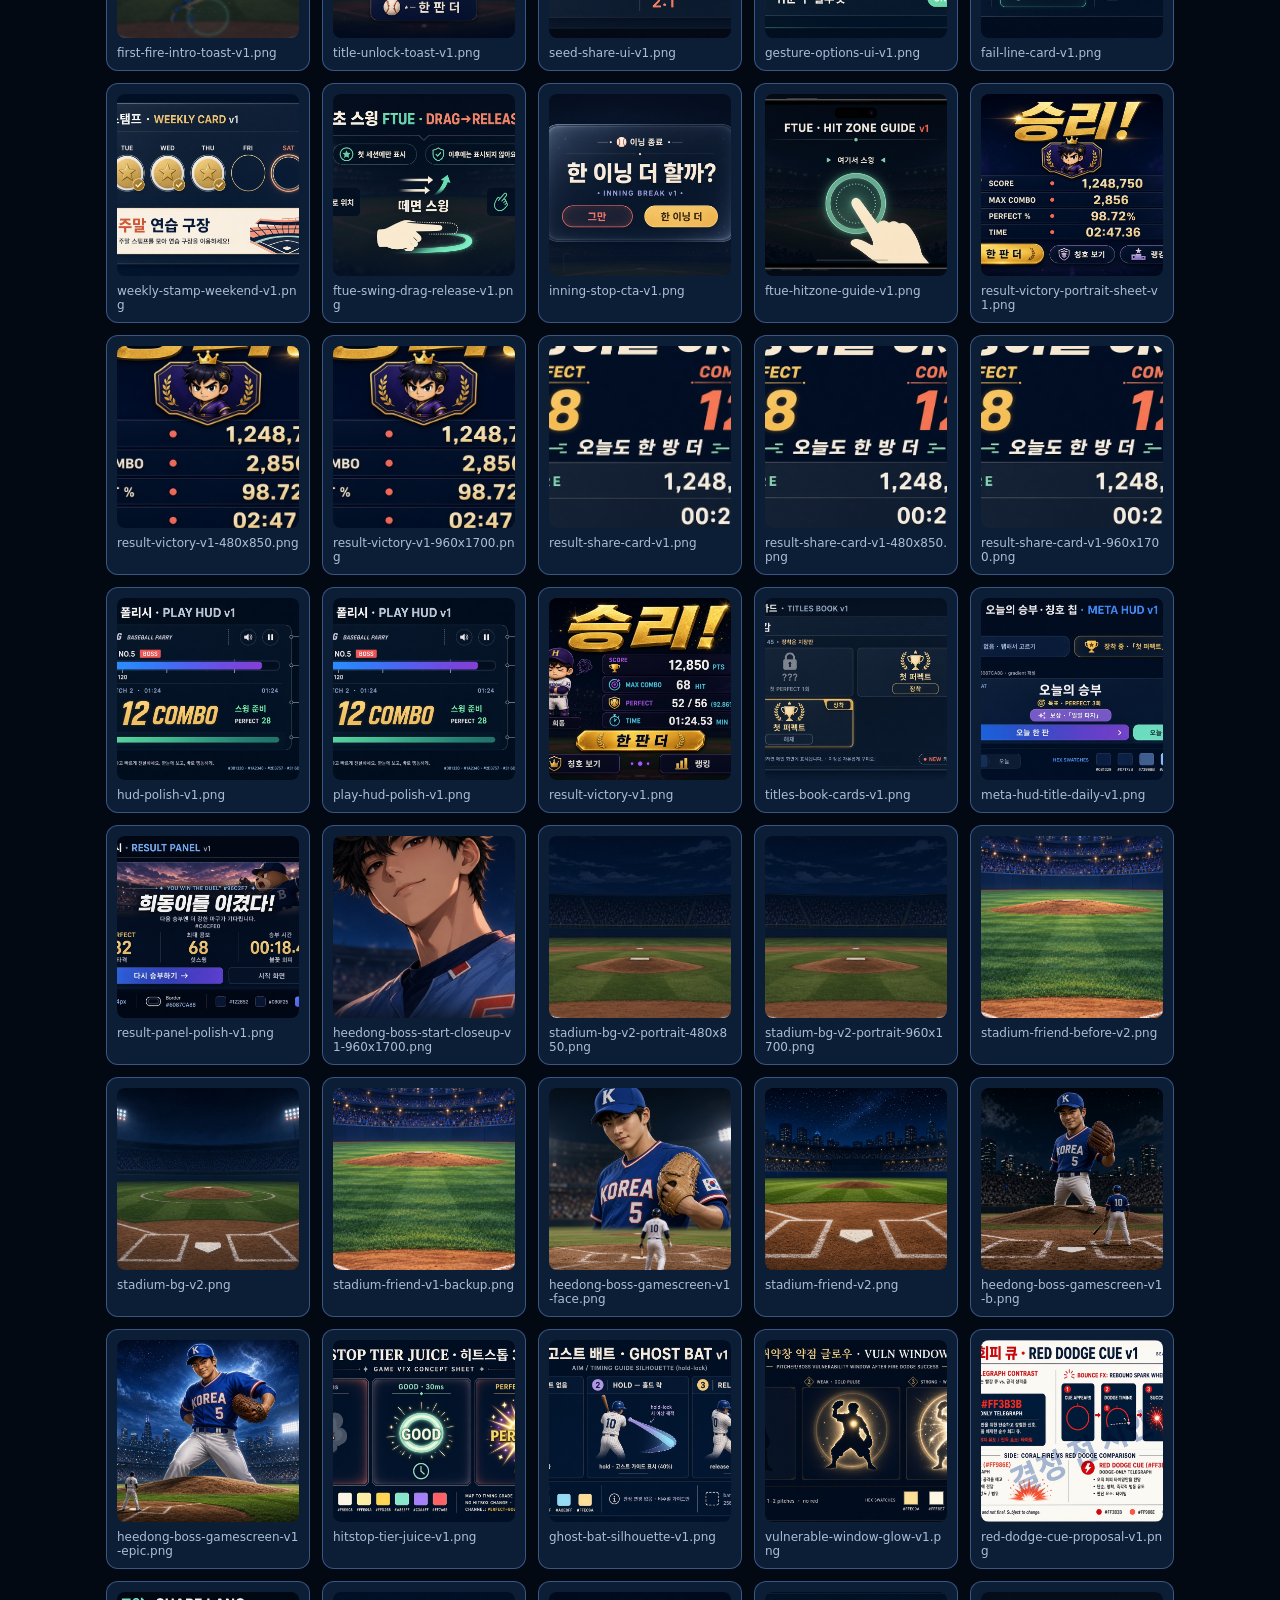
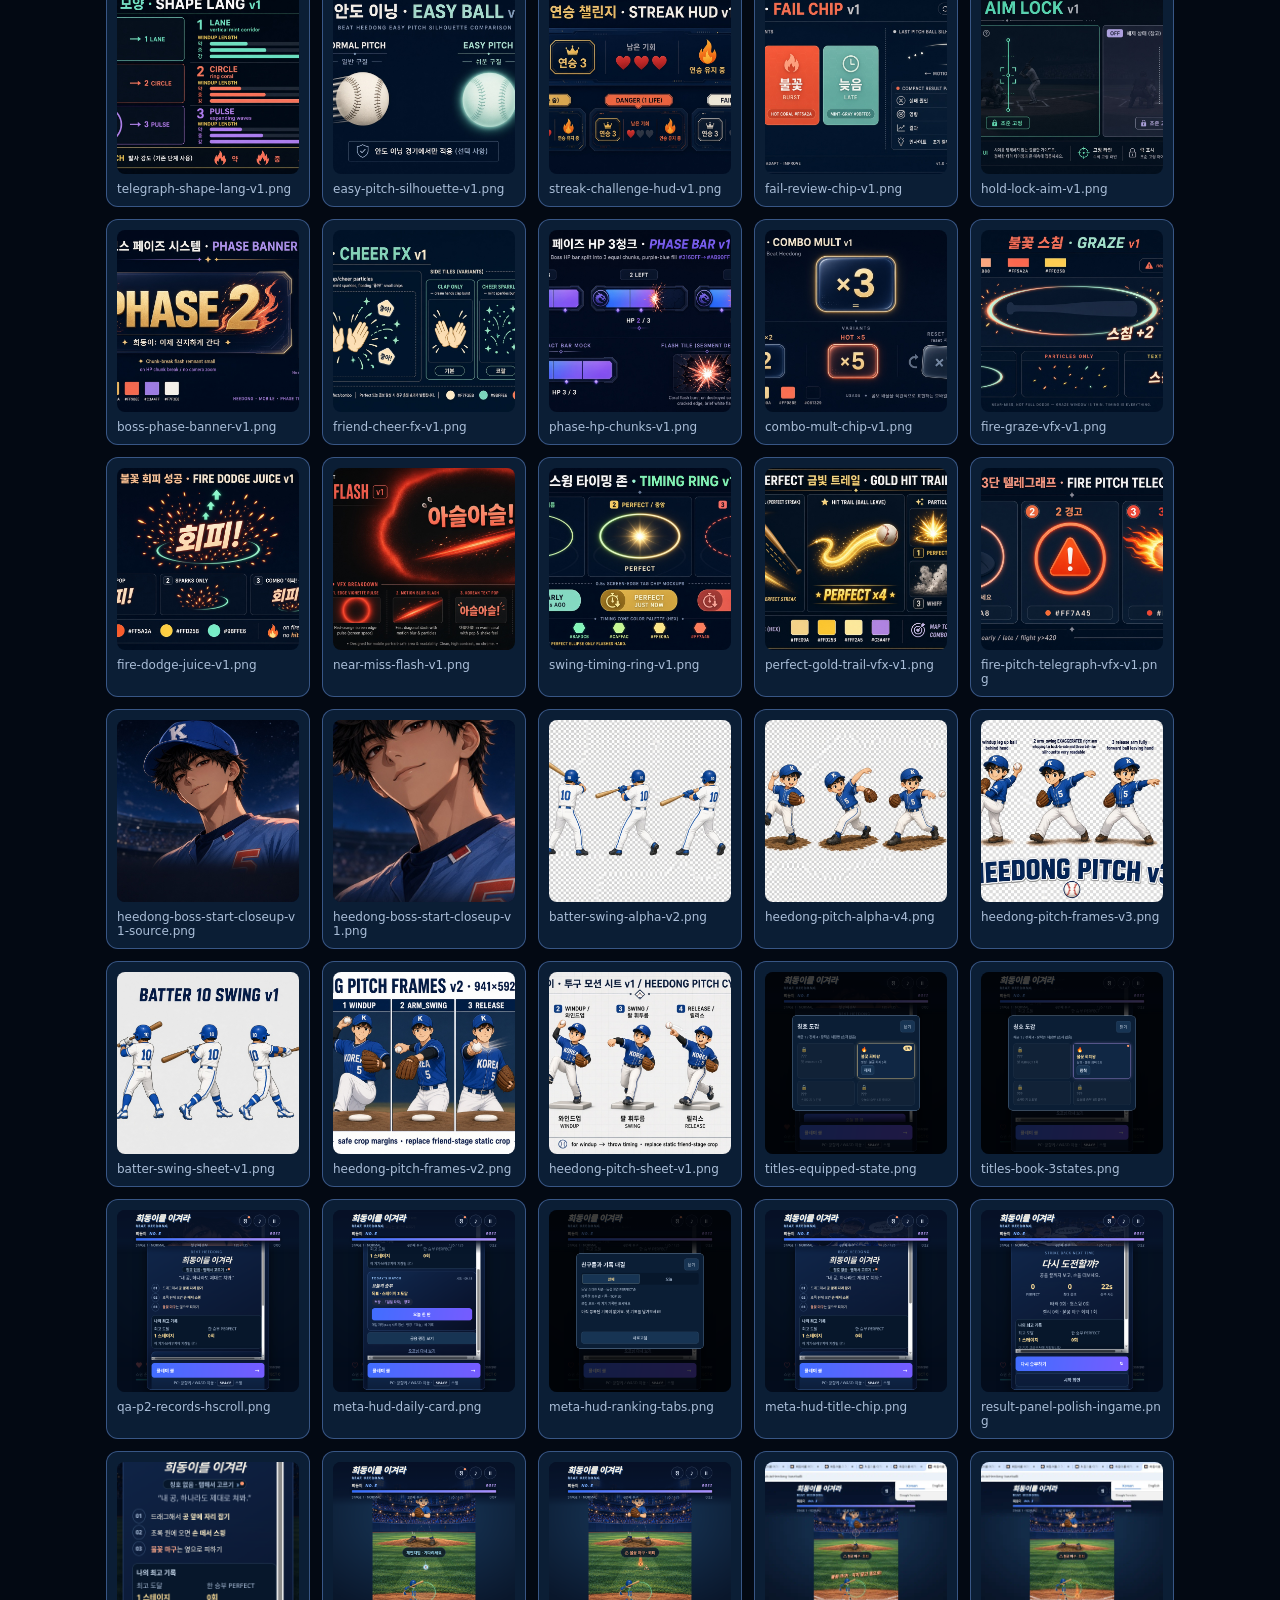
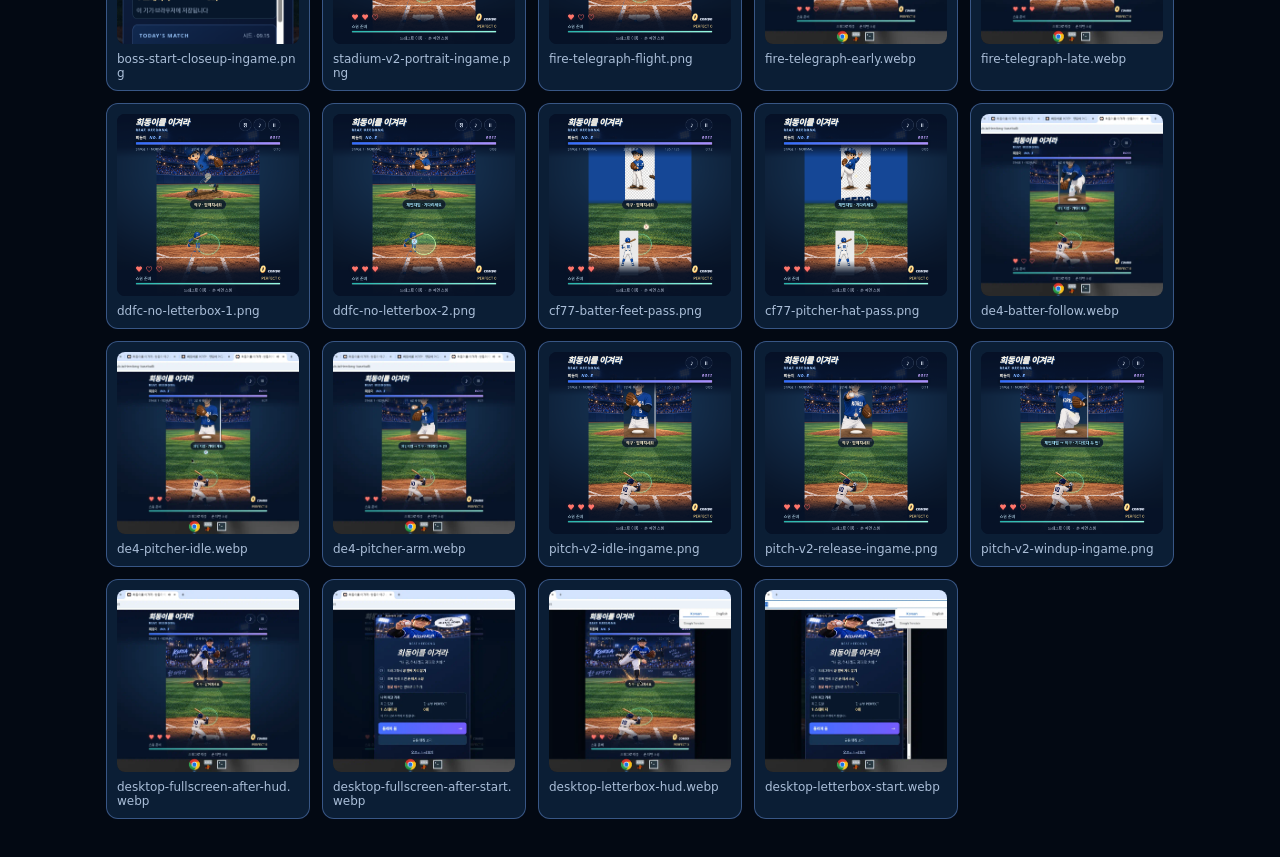
==== commit 1fb147b8: "docs: design diary 9/24–9/28 + assets/refs" ====
--- a/design/index.html
+++ b/design/index.html
@@ -30,6 +30,7 @@
     <a href="research/ideas-batch-20260915.md">9/15 아이디어 배치</a>
     <a href="research/ideas-batch-20260922-pm.md">9/22 아이디어 배치</a>
     <a href="research/ideas-batch-20260923-pm.md">9/23 아이디어 배치</a>
+    <a href="research/ideas-batch-20260928-am.md">9/28 아이디어 배치</a>
     <a href="refs/">디자인 노트</a>
   </nav>
 </header>
@@ -37,7 +38,43 @@
   <section>
     <h2>시안·에셋 갤러리</h2>
     <div class="grid">
-<a class="card" href="assets/aim-lock-bait-fire-v1.png" target="_blank" rel="noopener">
+<a class="card" href="assets/bat-ball-squash-punch-v1.png" target="_blank" rel="noopener">
+  <img src="assets/bat-ball-squash-punch-v1.png" alt="bat-ball-squash-punch-v1.png" loading="lazy"/>
+  <span>bat-ball-squash-punch-v1.png</span>
+</a><a class="card" href="assets/mound-plate-dust-v1.png" target="_blank" rel="noopener">
+  <img src="assets/mound-plate-dust-v1.png" alt="mound-plate-dust-v1.png" loading="lazy"/>
+  <span>mound-plate-dust-v1.png</span>
+</a><a class="card" href="assets/pitch-release-dof-focus-v1.png" target="_blank" rel="noopener">
+  <img src="assets/pitch-release-dof-focus-v1.png" alt="pitch-release-dof-focus-v1.png" loading="lazy"/>
+  <span>pitch-release-dof-focus-v1.png</span>
+</a><a class="card" href="assets/perfect-impact-frame-v1.png" target="_blank" rel="noopener">
+  <img src="assets/perfect-impact-frame-v1.png" alt="perfect-impact-frame-v1.png" loading="lazy"/>
+  <span>perfect-impact-frame-v1.png</span>
+</a><a class="card" href="assets/perfect-impact-ink-lines-v1.png" target="_blank" rel="noopener">
+  <img src="assets/perfect-impact-ink-lines-v1.png" alt="perfect-impact-ink-lines-v1.png" loading="lazy"/>
+  <span>perfect-impact-ink-lines-v1.png</span>
+</a><a class="card" href="assets/ball-flight-trail-v1.png" target="_blank" rel="noopener">
+  <img src="assets/ball-flight-trail-v1.png" alt="ball-flight-trail-v1.png" loading="lazy"/>
+  <span>ball-flight-trail-v1.png</span>
+</a><a class="card" href="assets/combo-mult-chip-motion-v1.png" target="_blank" rel="noopener">
+  <img src="assets/combo-mult-chip-motion-v1.png" alt="combo-mult-chip-motion-v1.png" loading="lazy"/>
+  <span>combo-mult-chip-motion-v1.png</span>
+</a><a class="card" href="assets/air-whizz-passby-v1.png" target="_blank" rel="noopener">
+  <img src="assets/air-whizz-passby-v1.png" alt="air-whizz-passby-v1.png" loading="lazy"/>
+  <span>air-whizz-passby-v1.png</span>
+</a><a class="card" href="assets/ball-seam-spin-tell-v1.png" target="_blank" rel="noopener">
+  <img src="assets/ball-seam-spin-tell-v1.png" alt="ball-seam-spin-tell-v1.png" loading="lazy"/>
+  <span>ball-seam-spin-tell-v1.png</span>
+</a><a class="card" href="assets/heedong-fire-eye-tell-v1.png" target="_blank" rel="noopener">
+  <img src="assets/heedong-fire-eye-tell-v1.png" alt="heedong-fire-eye-tell-v1.png" loading="lazy"/>
+  <span>heedong-fire-eye-tell-v1.png</span>
+</a><a class="card" href="assets/fire-heat-haze-halo-v1.png" target="_blank" rel="noopener">
+  <img src="assets/fire-heat-haze-halo-v1.png" alt="fire-heat-haze-halo-v1.png" loading="lazy"/>
+  <span>fire-heat-haze-halo-v1.png</span>
+</a><a class="card" href="assets/fire-dodge-afterimage-v1.png" target="_blank" rel="noopener">
+  <img src="assets/fire-dodge-afterimage-v1.png" alt="fire-dodge-afterimage-v1.png" loading="lazy"/>
+  <span>fire-dodge-afterimage-v1.png</span>
+</a><a class="card" href="assets/aim-lock-bait-fire-v1.png" target="_blank" rel="noopener">
   <img src="assets/aim-lock-bait-fire-v1.png" alt="aim-lock-bait-fire-v1.png" loading="lazy"/>
   <span>aim-lock-bait-fire-v1.png</span>
 </a><a class="card" href="assets/heedong-hit-flash-recoil-v1.png" target="_blank" rel="noopener">
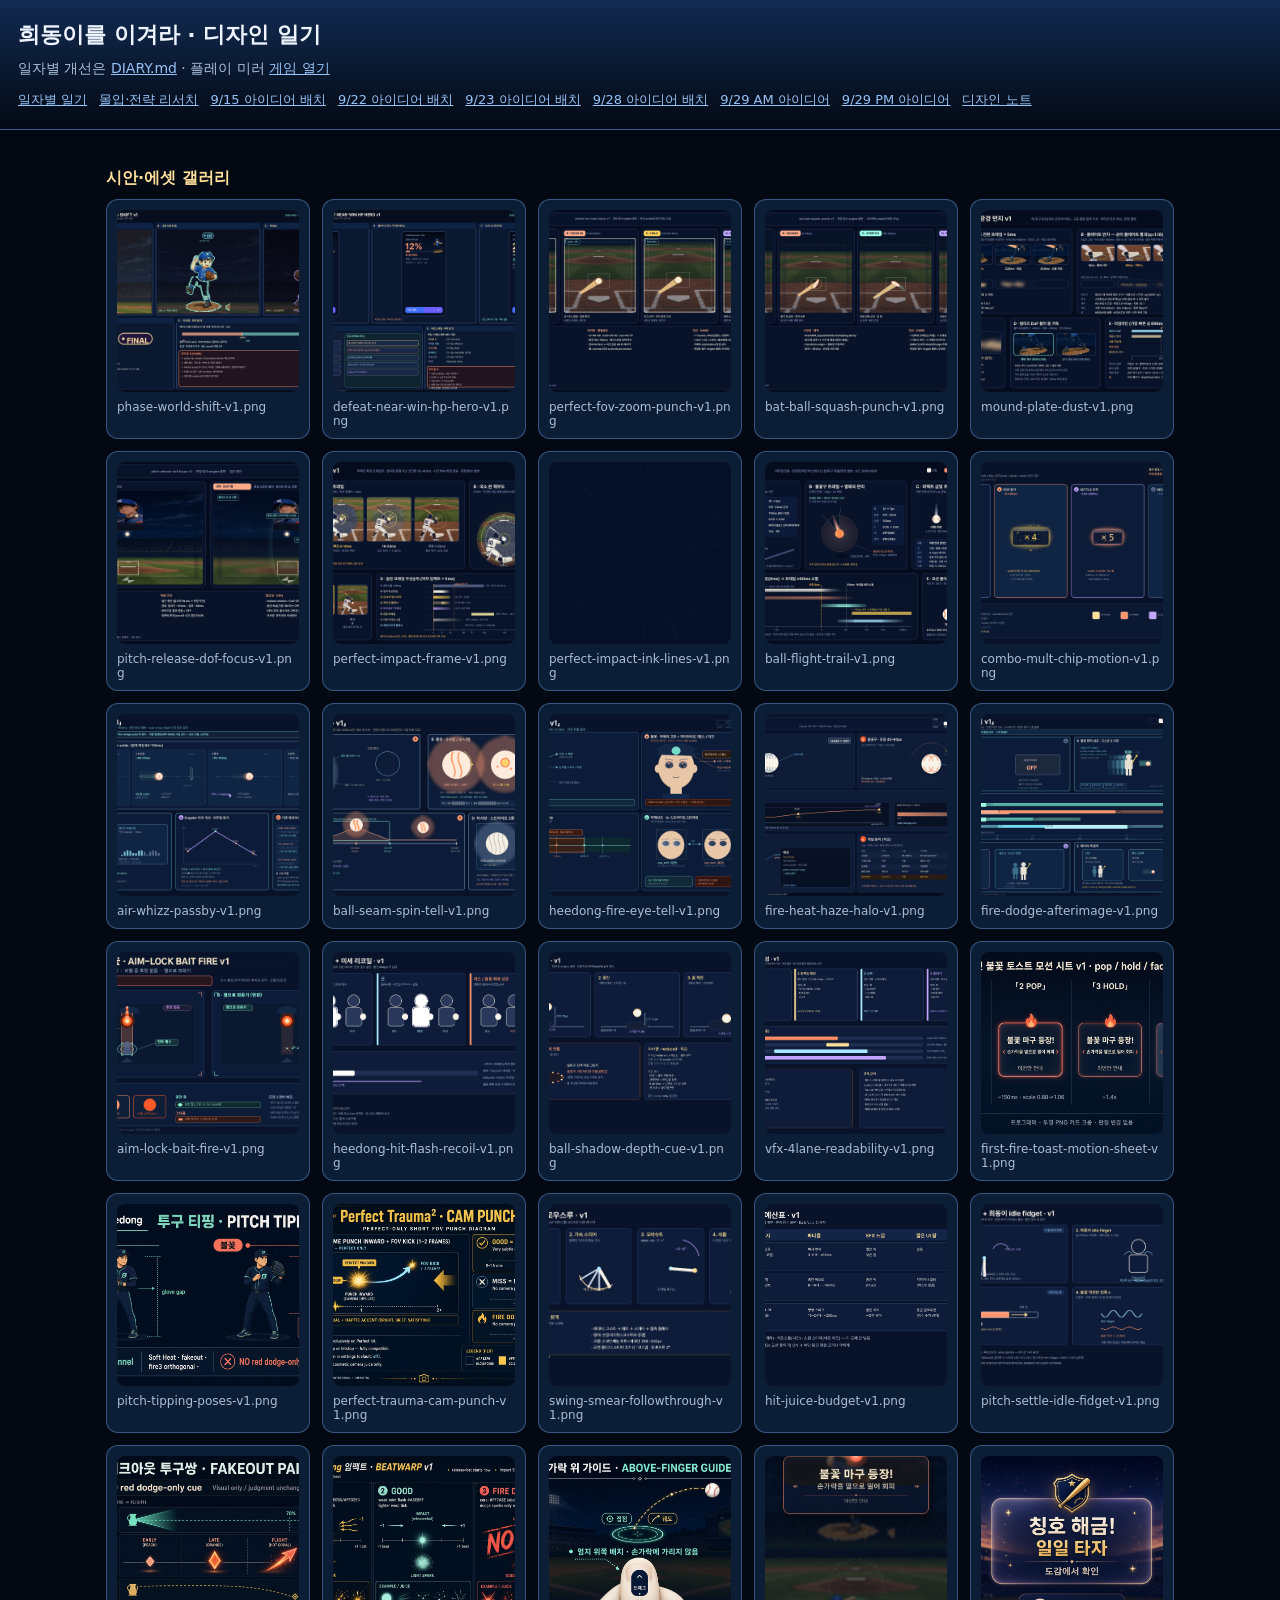
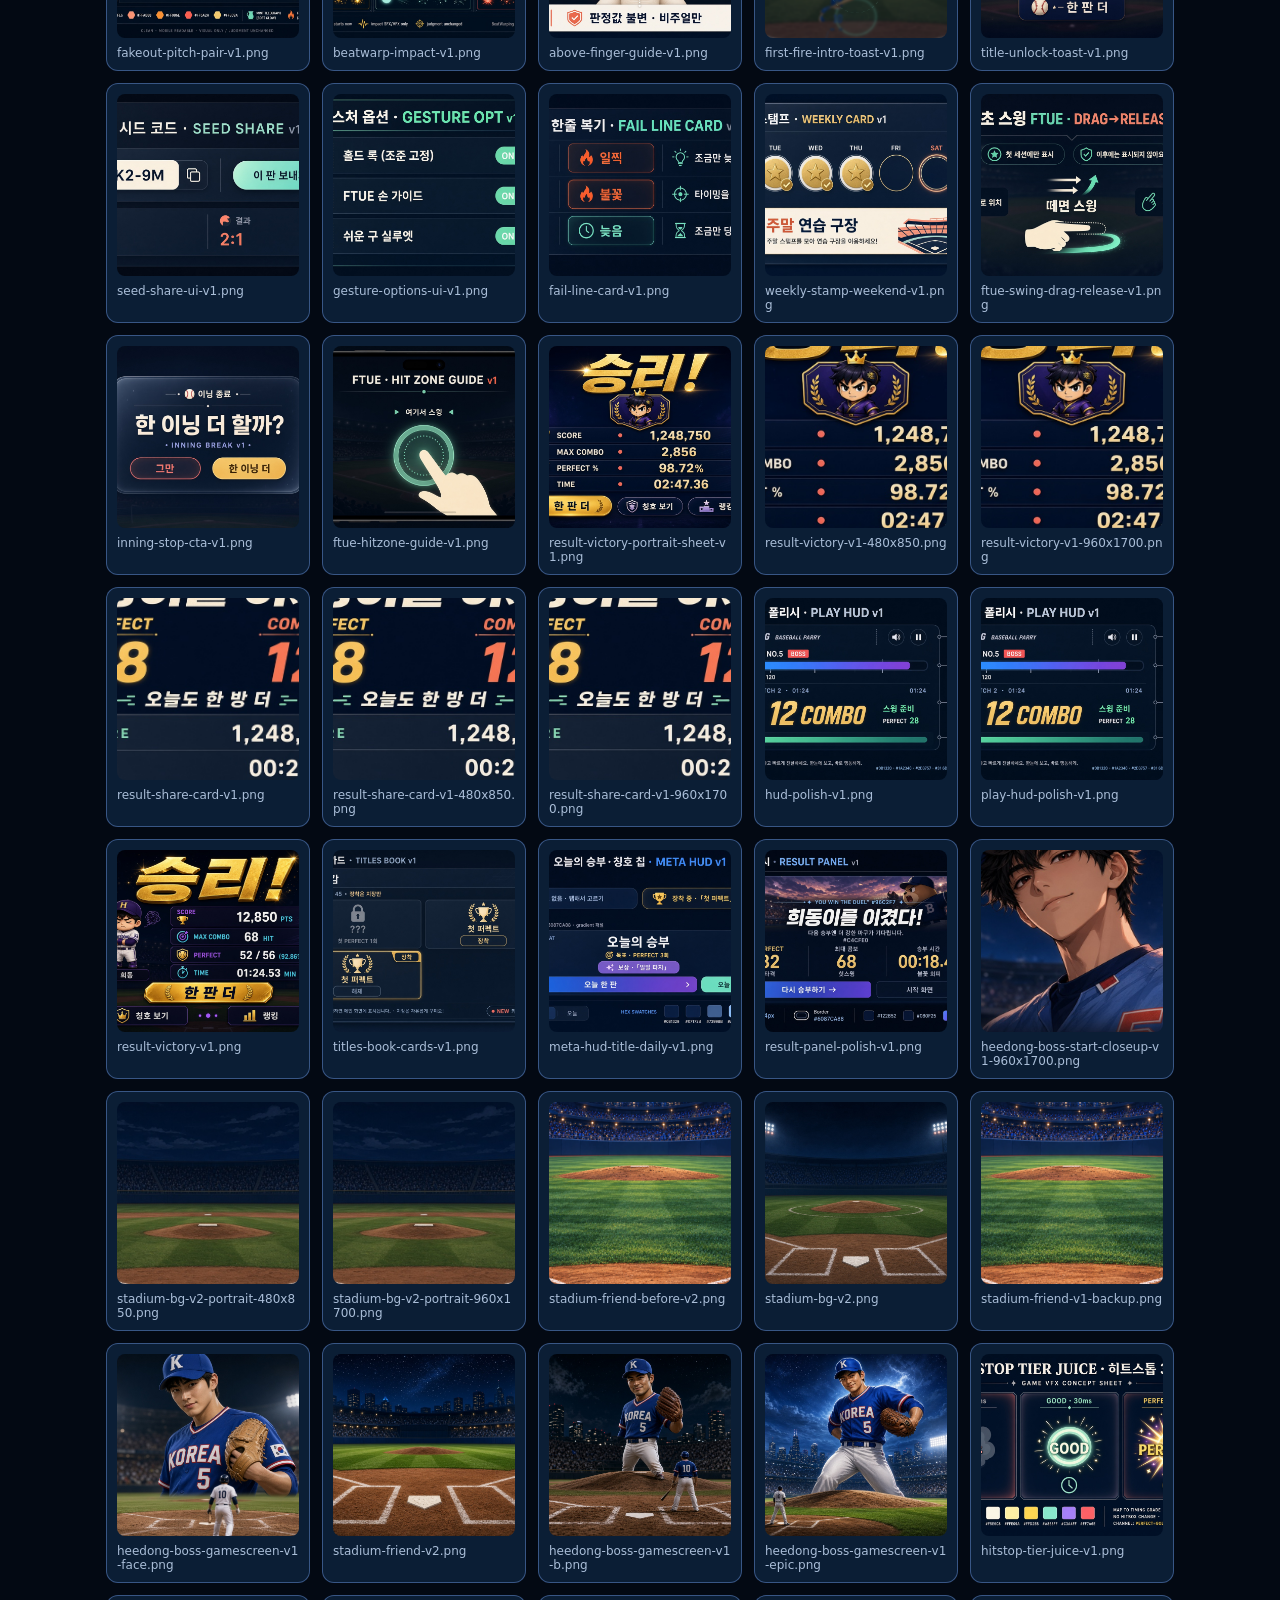
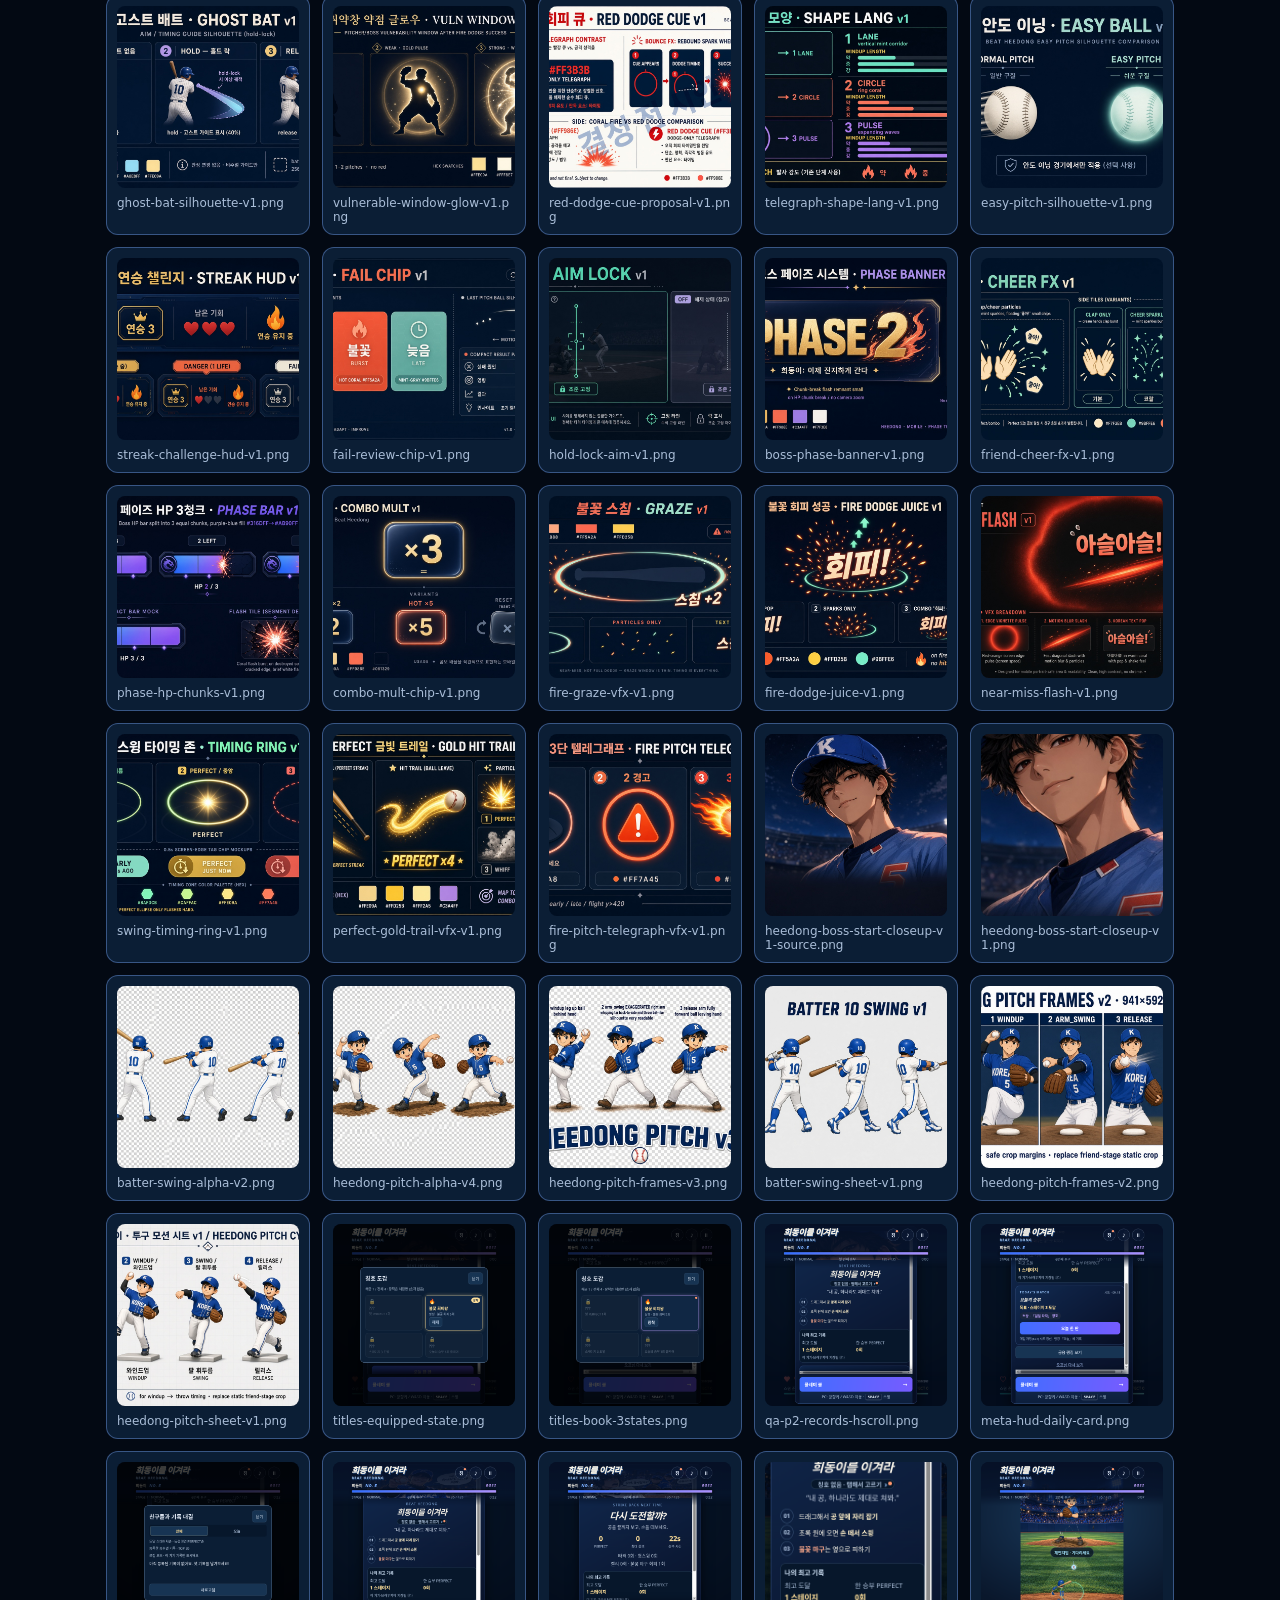
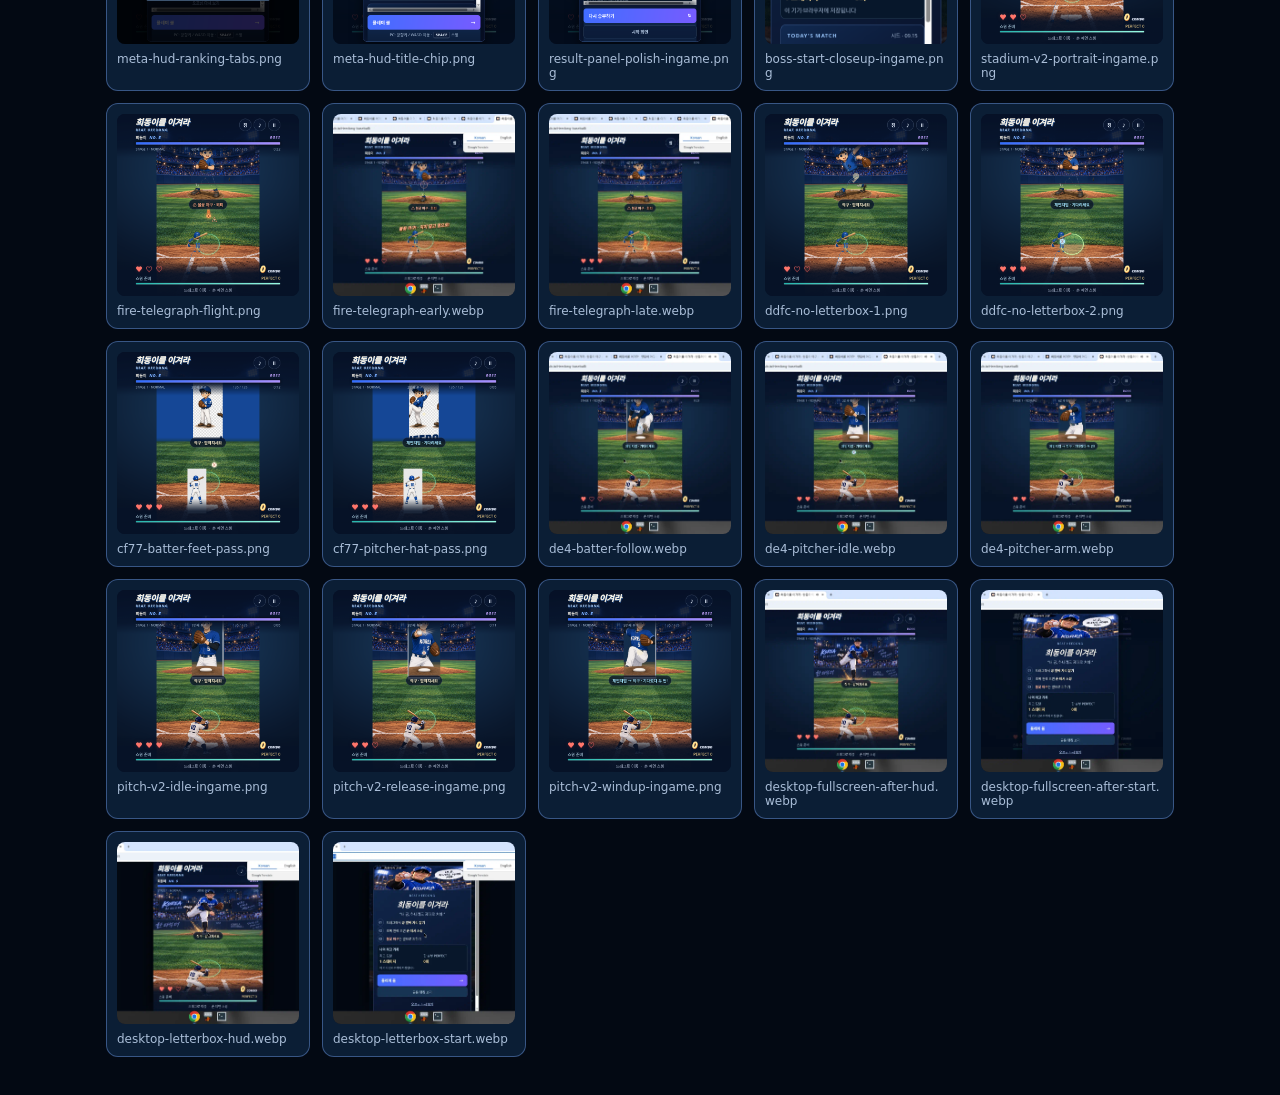
==== commit ef29ffc3: "docs: design diary 9/29 FOV + world shift + defeat HP hero" ====
--- a/design/index.html
+++ b/design/index.html
@@ -31,6 +31,8 @@
     <a href="research/ideas-batch-20260922-pm.md">9/22 아이디어 배치</a>
     <a href="research/ideas-batch-20260923-pm.md">9/23 아이디어 배치</a>
     <a href="research/ideas-batch-20260928-am.md">9/28 아이디어 배치</a>
+    <a href="research/ideas-batch-20260929-am.md">9/29 AM 아이디어</a>
+    <a href="research/ideas-batch-20260929-pm.md">9/29 PM 아이디어</a>
     <a href="refs/">디자인 노트</a>
   </nav>
 </header>
@@ -38,7 +40,16 @@
   <section>
     <h2>시안·에셋 갤러리</h2>
     <div class="grid">
-<a class="card" href="assets/bat-ball-squash-punch-v1.png" target="_blank" rel="noopener">
+<a class="card" href="assets/phase-world-shift-v1.png" target="_blank" rel="noopener">
+  <img src="assets/phase-world-shift-v1.png" alt="phase-world-shift-v1.png" loading="lazy"/>
+  <span>phase-world-shift-v1.png</span>
+</a><a class="card" href="assets/defeat-near-win-hp-hero-v1.png" target="_blank" rel="noopener">
+  <img src="assets/defeat-near-win-hp-hero-v1.png" alt="defeat-near-win-hp-hero-v1.png" loading="lazy"/>
+  <span>defeat-near-win-hp-hero-v1.png</span>
+</a><a class="card" href="assets/perfect-fov-zoom-punch-v1.png" target="_blank" rel="noopener">
+  <img src="assets/perfect-fov-zoom-punch-v1.png" alt="perfect-fov-zoom-punch-v1.png" loading="lazy"/>
+  <span>perfect-fov-zoom-punch-v1.png</span>
+</a><a class="card" href="assets/bat-ball-squash-punch-v1.png" target="_blank" rel="noopener">
   <img src="assets/bat-ball-squash-punch-v1.png" alt="bat-ball-squash-punch-v1.png" loading="lazy"/>
   <span>bat-ball-squash-punch-v1.png</span>
 </a><a class="card" href="assets/mound-plate-dust-v1.png" target="_blank" rel="noopener">
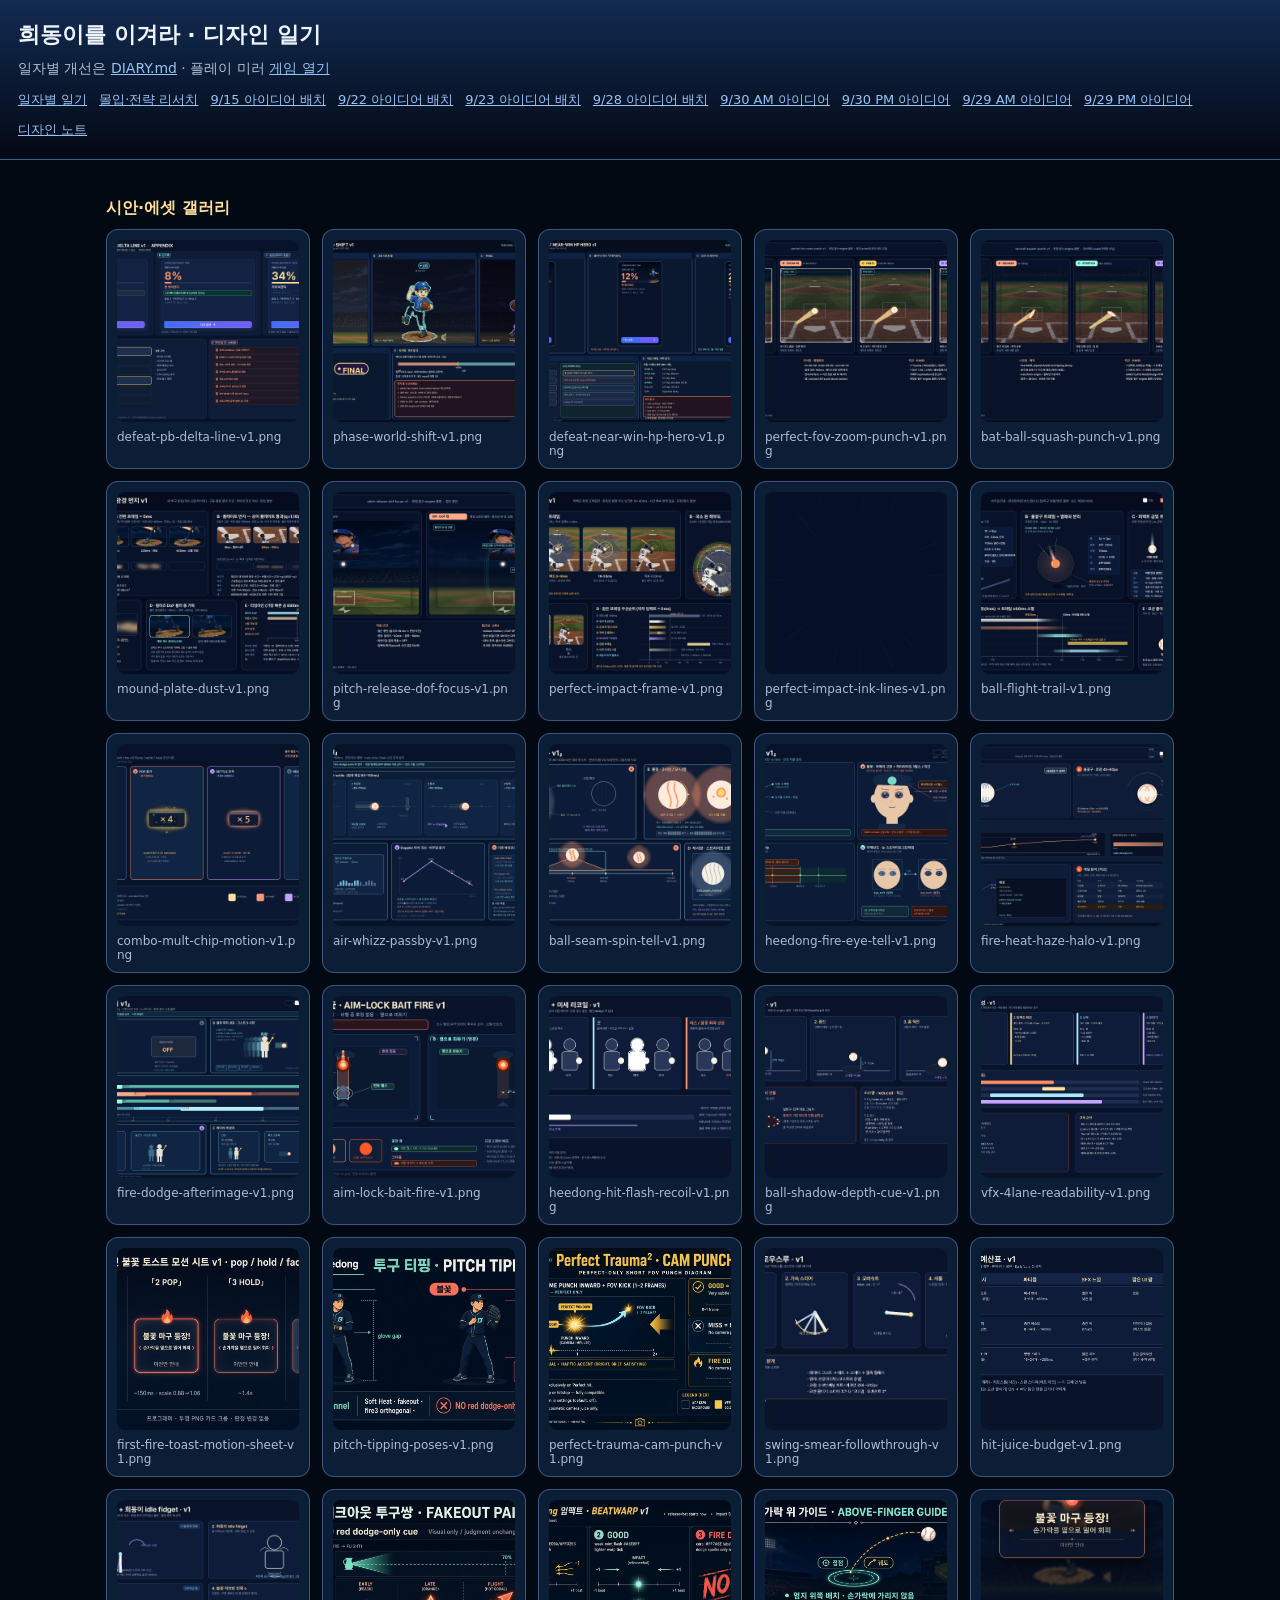
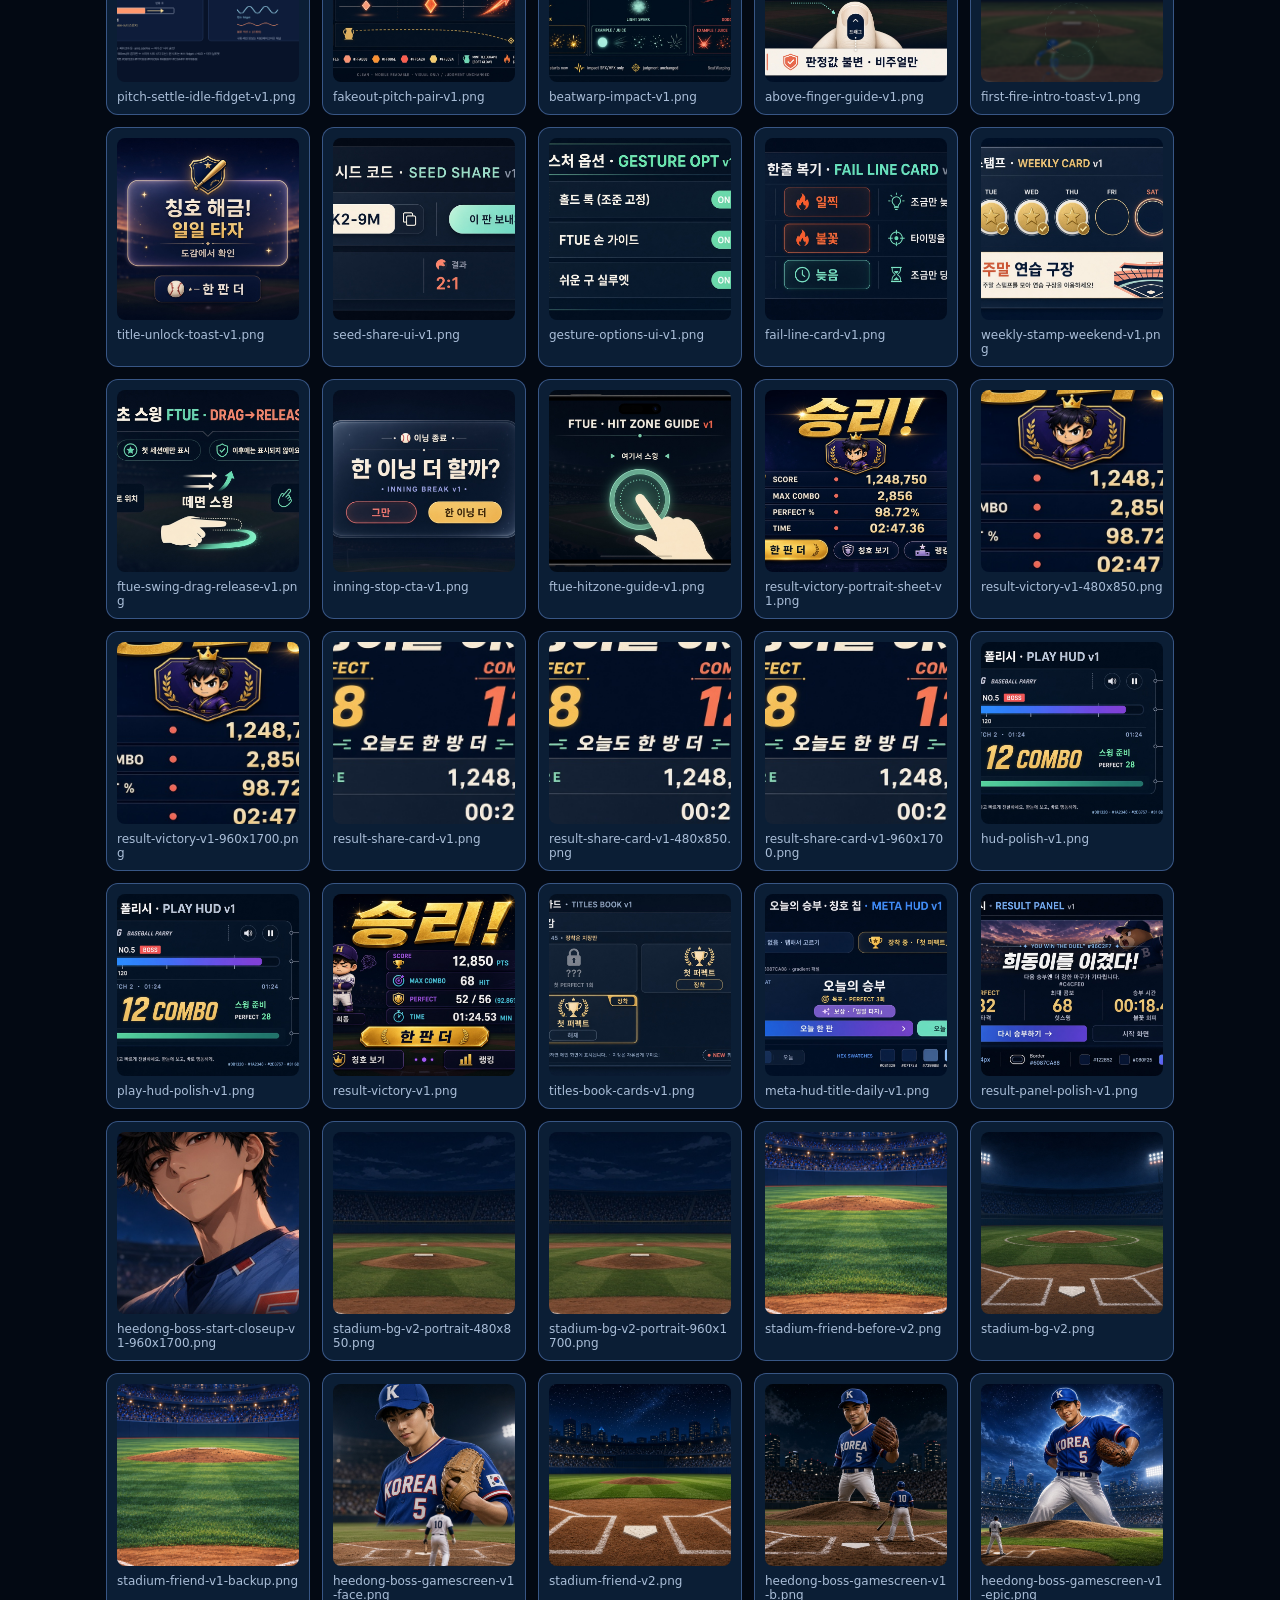
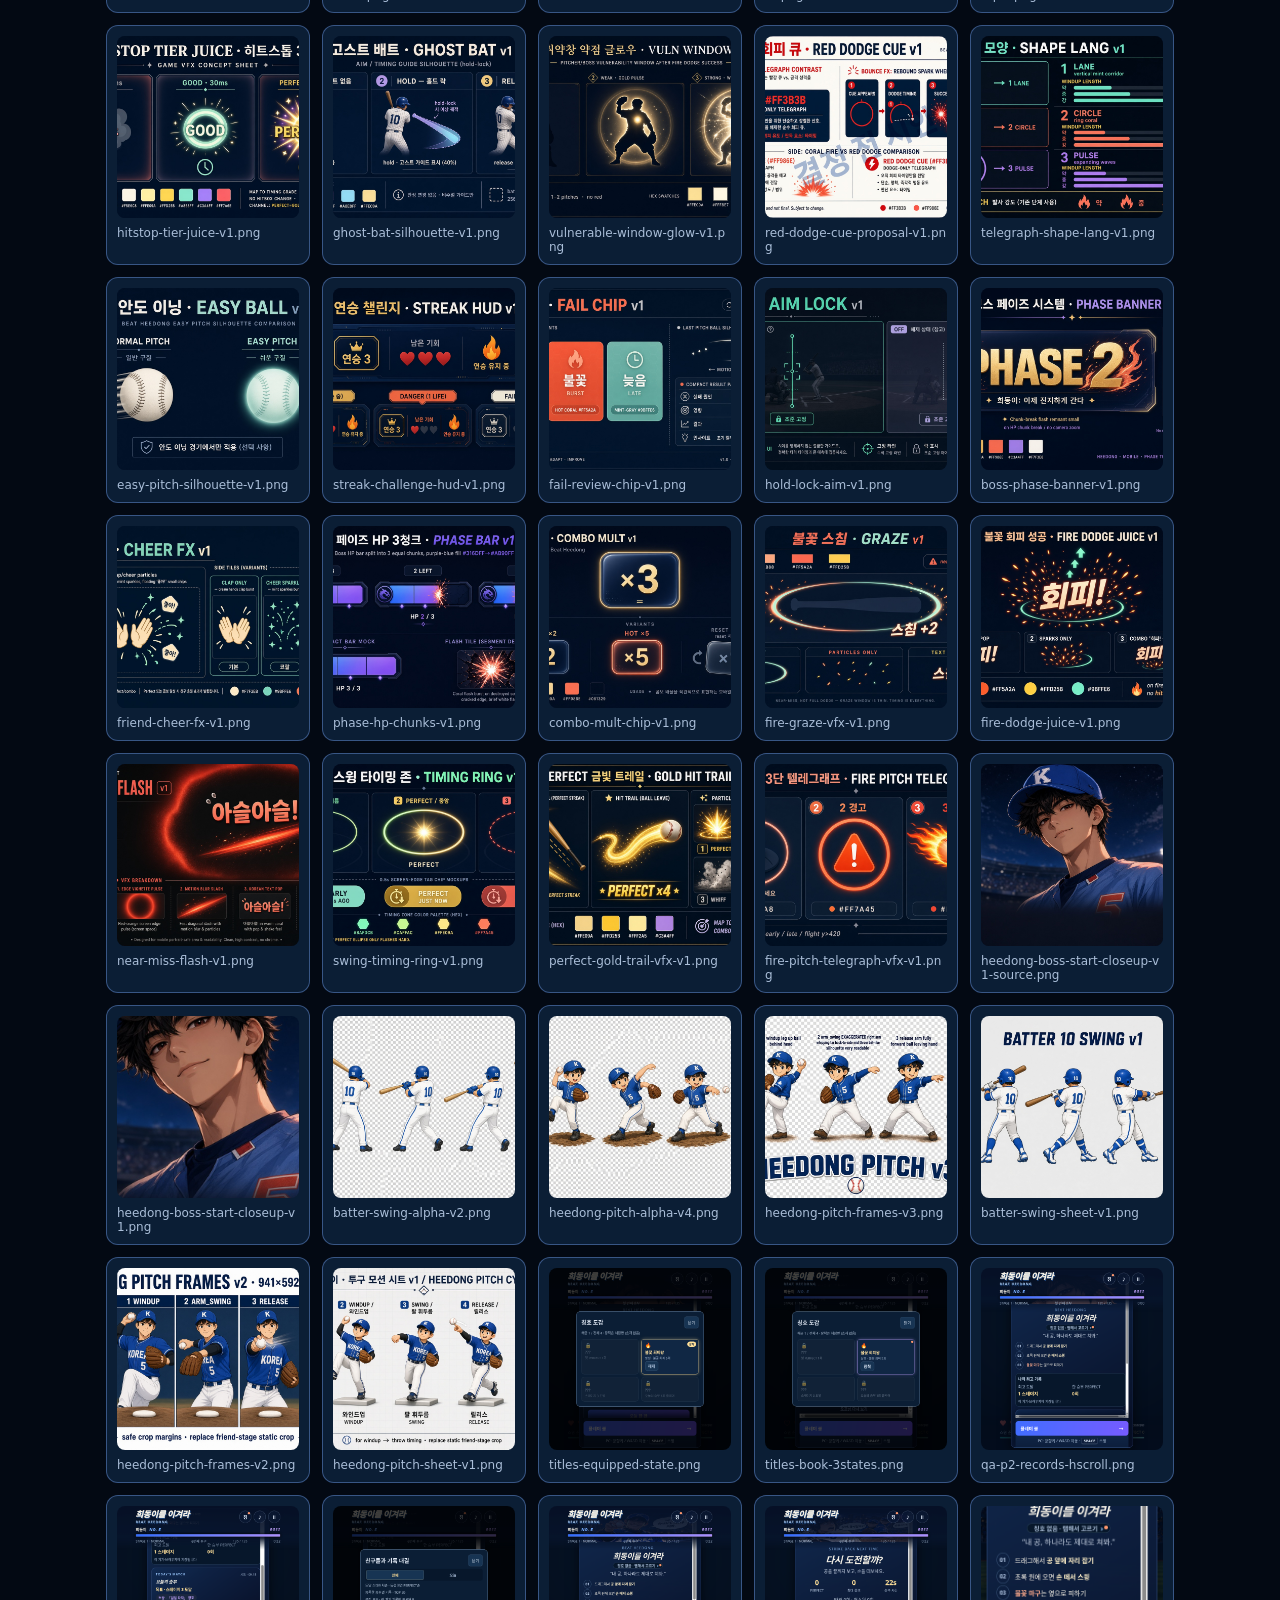
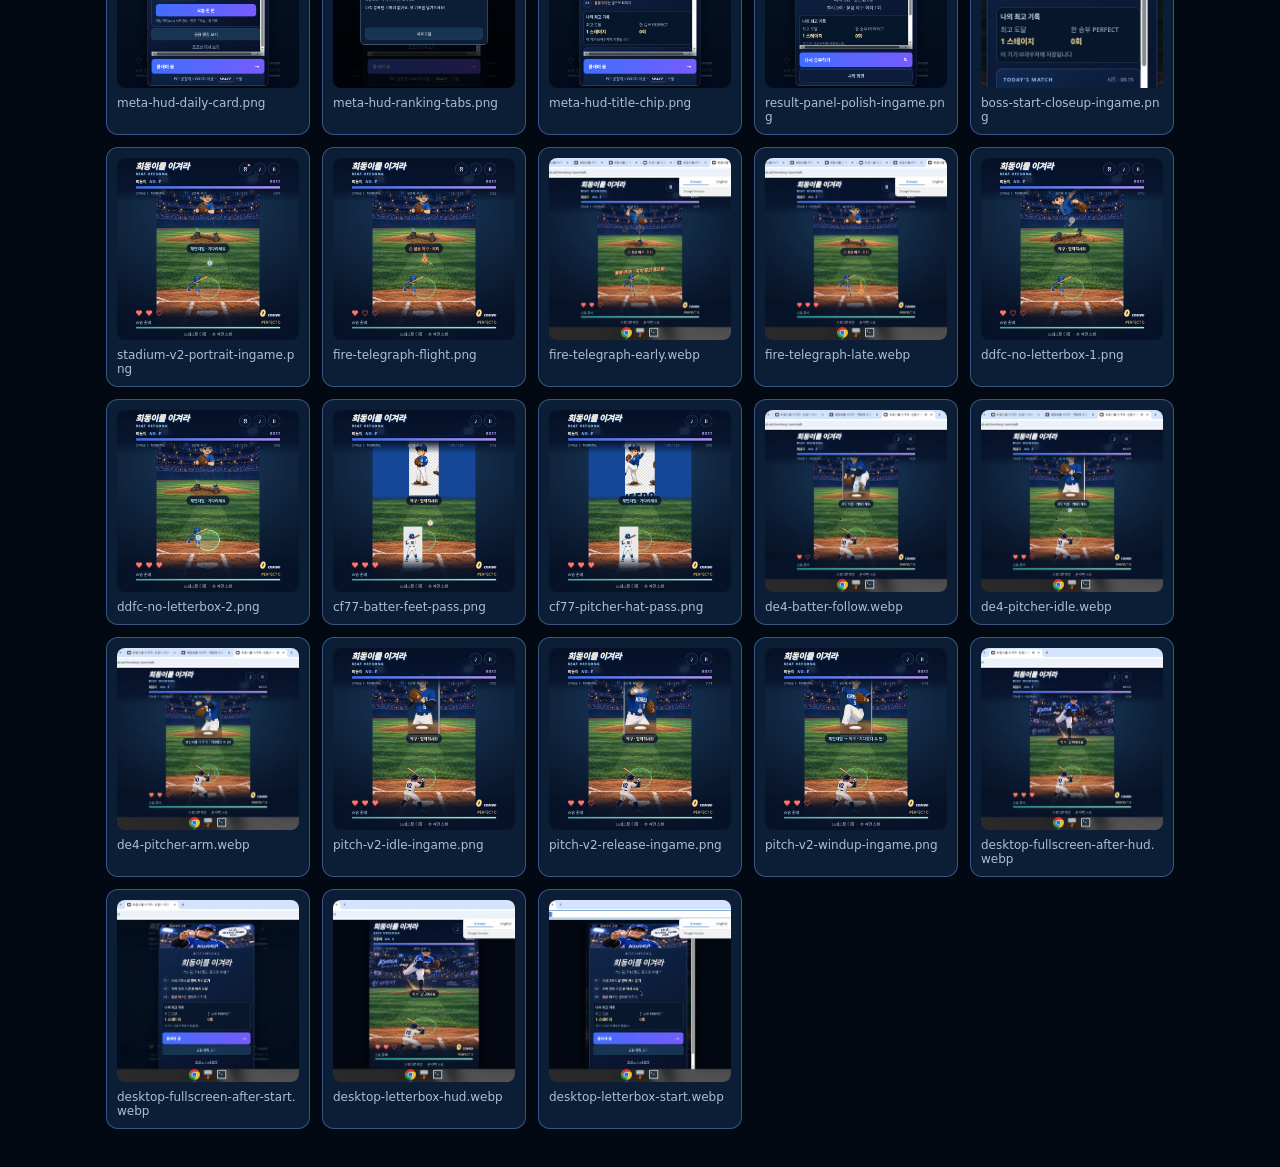
==== commit a3b84c12: "docs: design diary 9/30 PB delta + research" ====
--- a/design/index.html
+++ b/design/index.html
@@ -31,6 +31,8 @@
     <a href="research/ideas-batch-20260922-pm.md">9/22 아이디어 배치</a>
     <a href="research/ideas-batch-20260923-pm.md">9/23 아이디어 배치</a>
     <a href="research/ideas-batch-20260928-am.md">9/28 아이디어 배치</a>
+    <a href="research/ideas-batch-20260930-am.md">9/30 AM 아이디어</a>
+    <a href="research/ideas-batch-20260930-pm.md">9/30 PM 아이디어</a>
     <a href="research/ideas-batch-20260929-am.md">9/29 AM 아이디어</a>
     <a href="research/ideas-batch-20260929-pm.md">9/29 PM 아이디어</a>
     <a href="refs/">디자인 노트</a>
@@ -40,7 +42,10 @@
   <section>
     <h2>시안·에셋 갤러리</h2>
     <div class="grid">
-<a class="card" href="assets/phase-world-shift-v1.png" target="_blank" rel="noopener">
+<a class="card" href="assets/defeat-pb-delta-line-v1.png" target="_blank" rel="noopener">
+  <img src="assets/defeat-pb-delta-line-v1.png" alt="defeat-pb-delta-line-v1.png" loading="lazy"/>
+  <span>defeat-pb-delta-line-v1.png</span>
+</a><a class="card" href="assets/phase-world-shift-v1.png" target="_blank" rel="noopener">
   <img src="assets/phase-world-shift-v1.png" alt="phase-world-shift-v1.png" loading="lazy"/>
   <span>phase-world-shift-v1.png</span>
 </a><a class="card" href="assets/defeat-near-win-hp-hero-v1.png" target="_blank" rel="noopener">
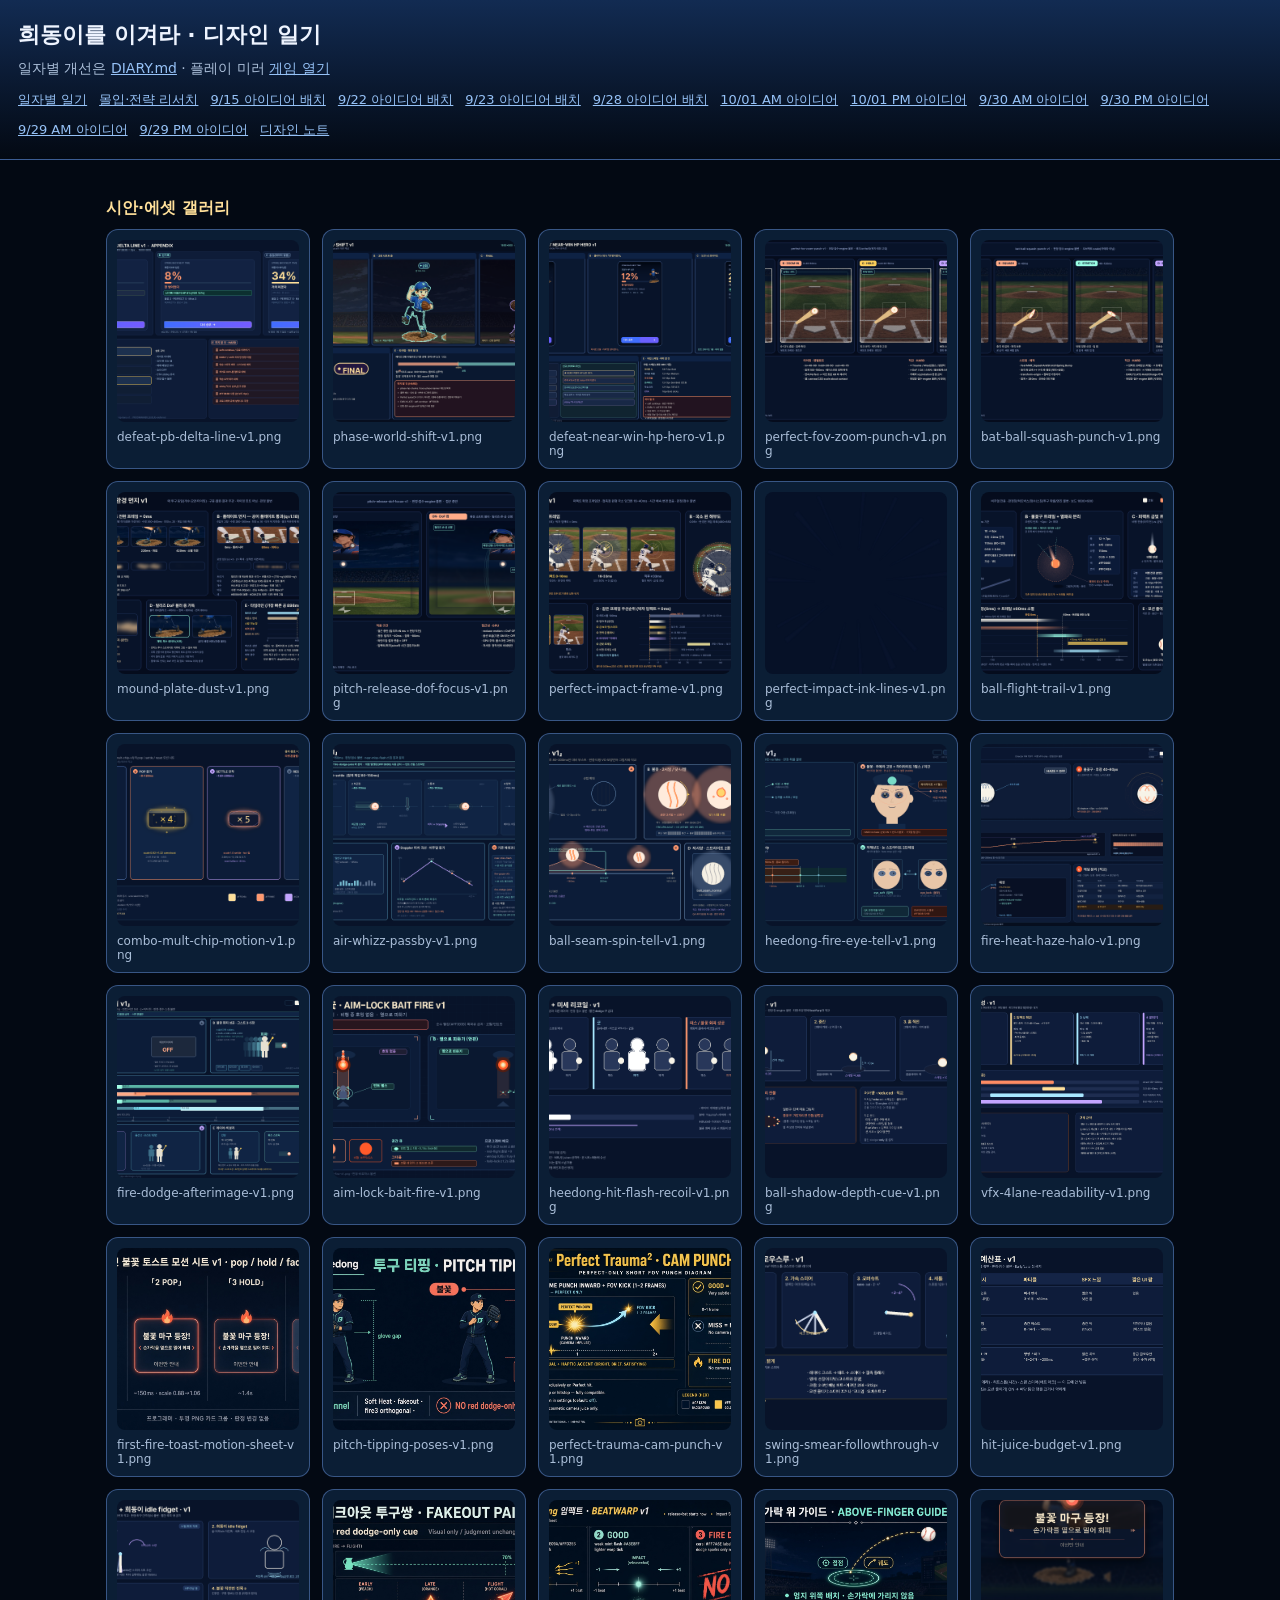
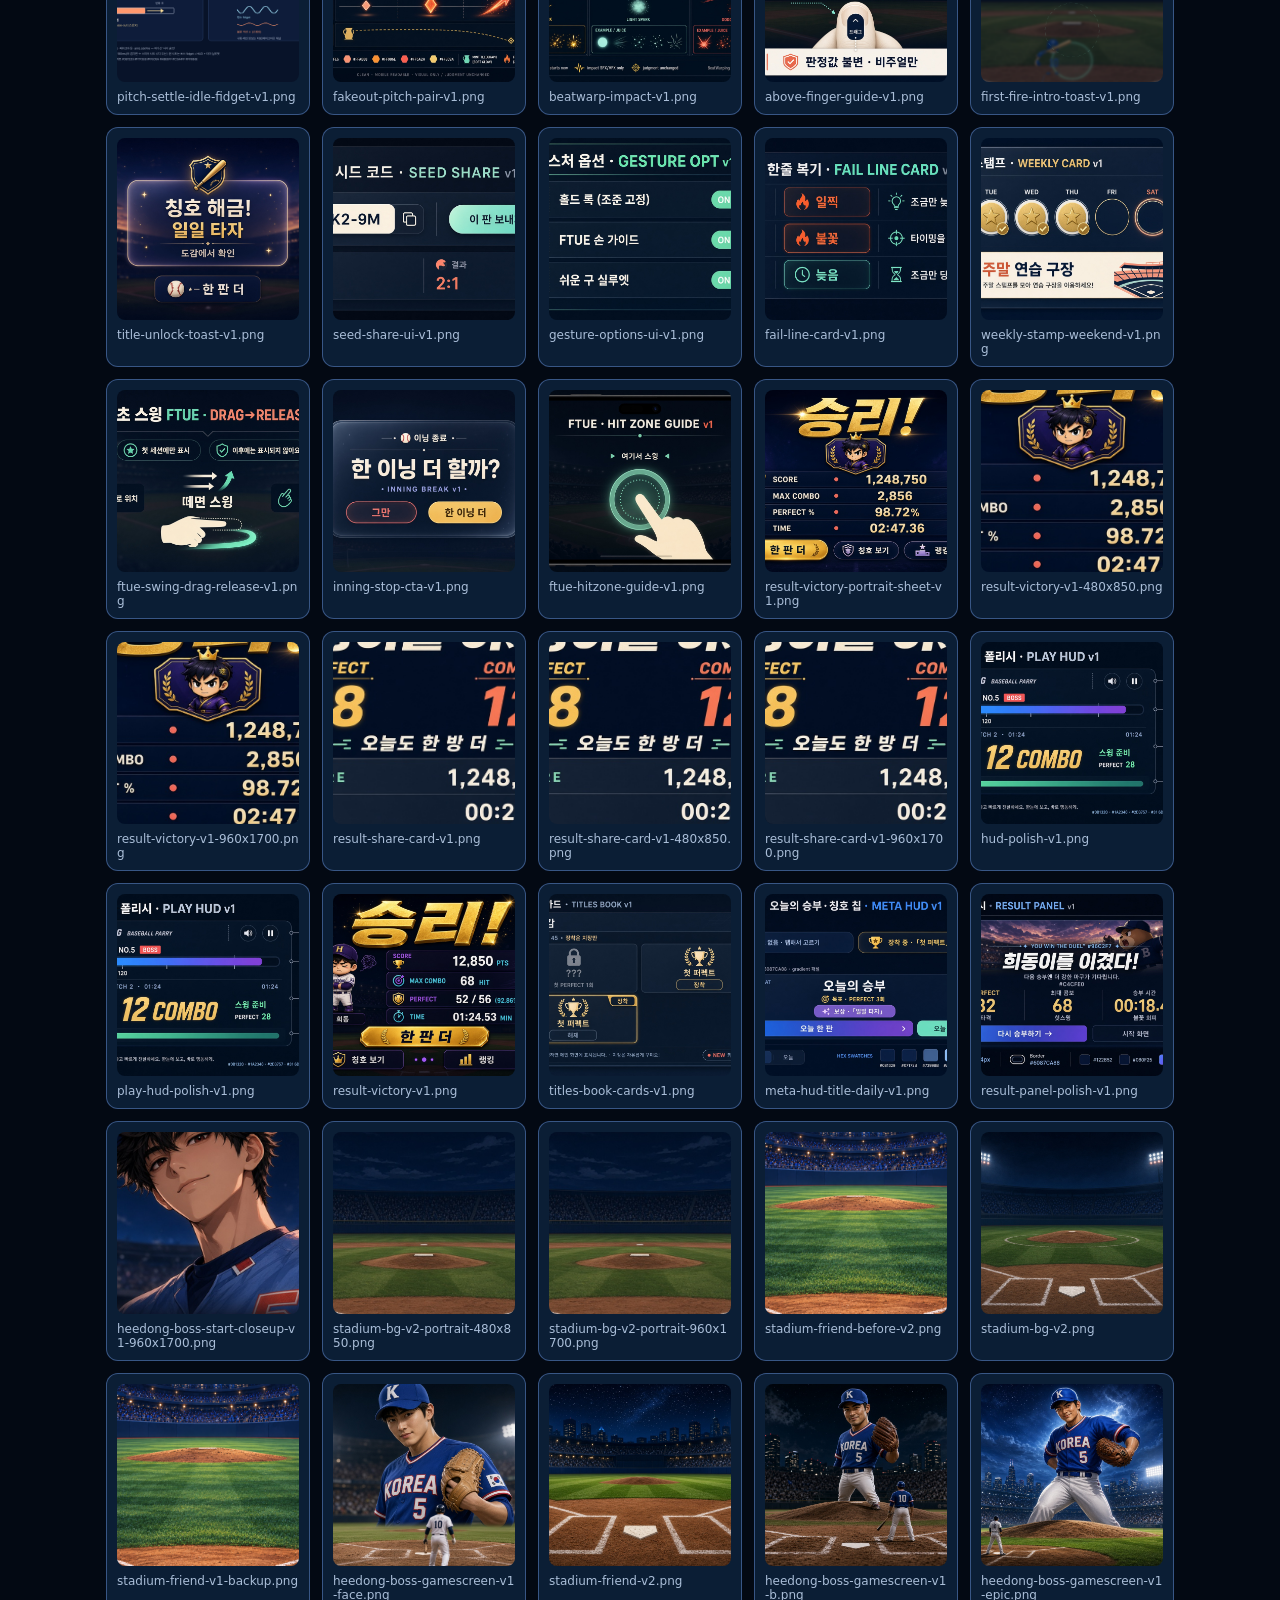
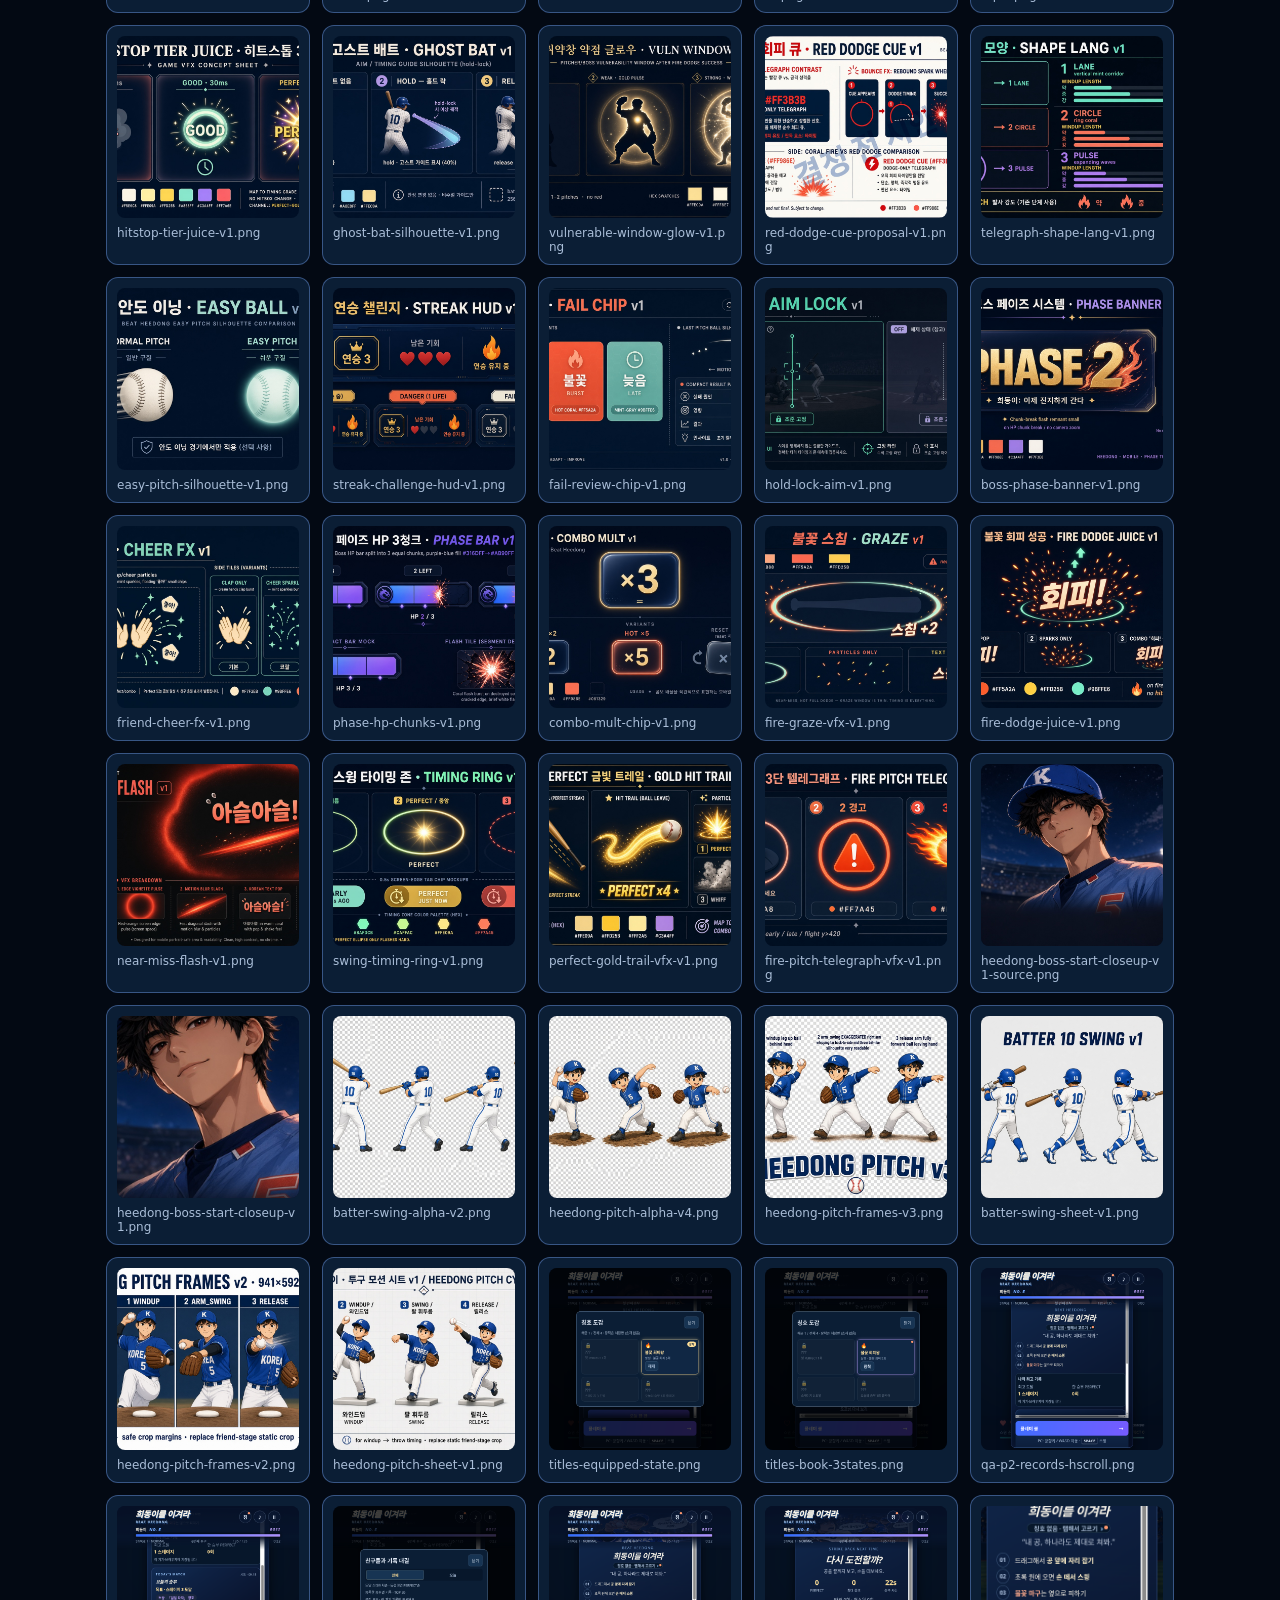
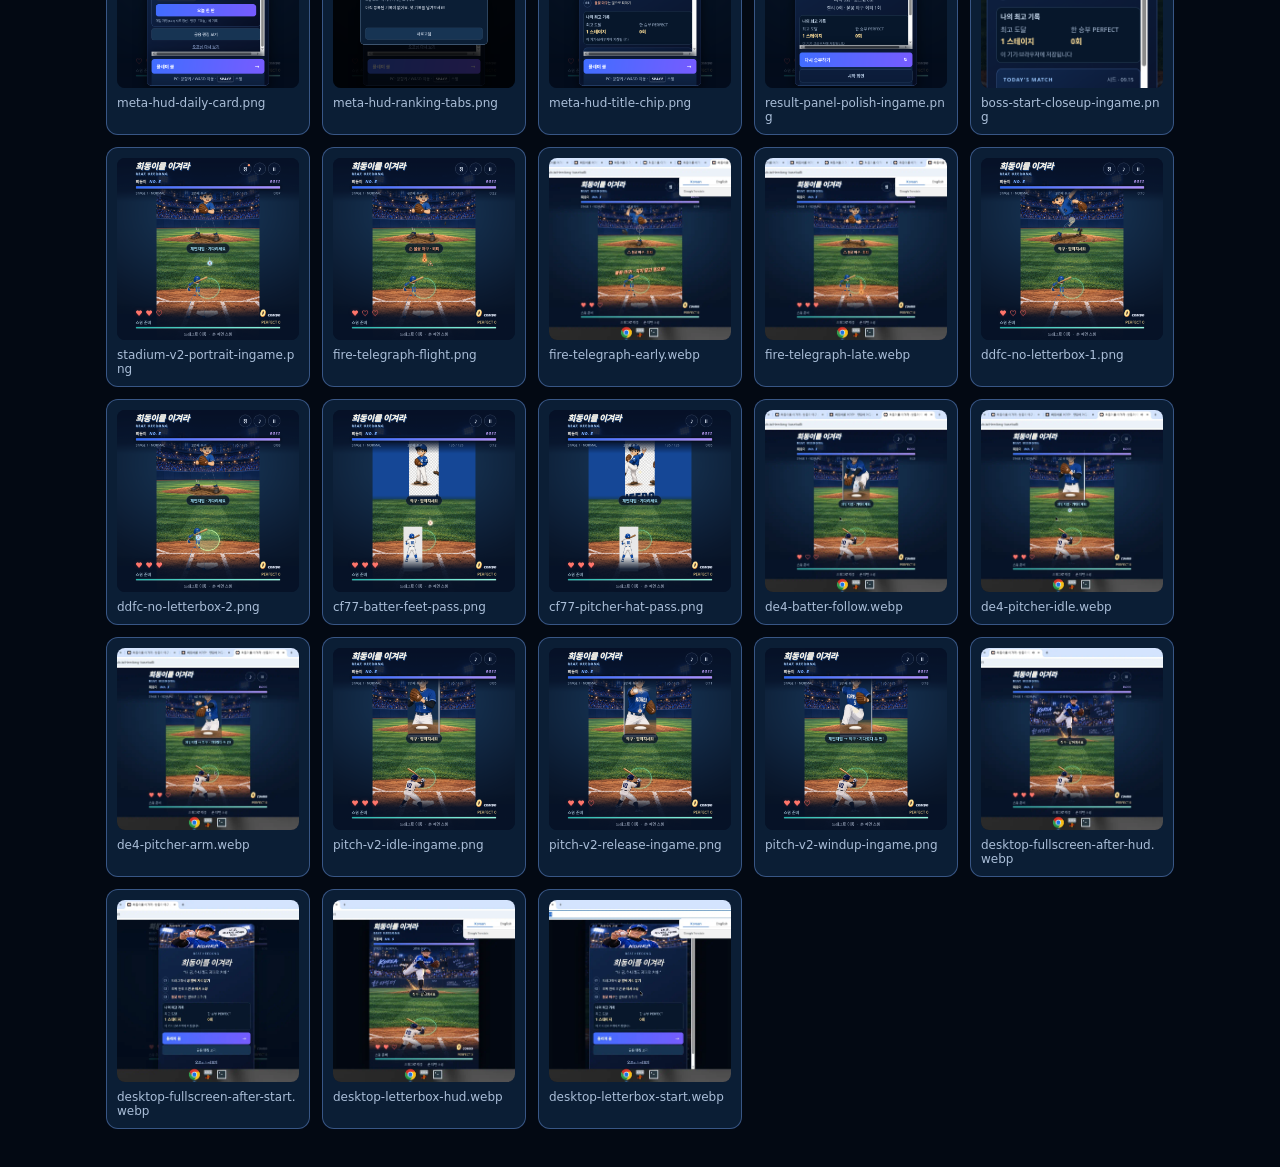
==== commit edb4be4b: "docs: design diary 10/01 combo chip + research" ====
--- a/design/index.html
+++ b/design/index.html
@@ -31,6 +31,8 @@
     <a href="research/ideas-batch-20260922-pm.md">9/22 아이디어 배치</a>
     <a href="research/ideas-batch-20260923-pm.md">9/23 아이디어 배치</a>
     <a href="research/ideas-batch-20260928-am.md">9/28 아이디어 배치</a>
+    <a href="research/ideas-batch-20261001-am.md">10/01 AM 아이디어</a>
+    <a href="research/ideas-batch-20261001-pm.md">10/01 PM 아이디어</a>
     <a href="research/ideas-batch-20260930-am.md">9/30 AM 아이디어</a>
     <a href="research/ideas-batch-20260930-pm.md">9/30 PM 아이디어</a>
     <a href="research/ideas-batch-20260929-am.md">9/29 AM 아이디어</a>
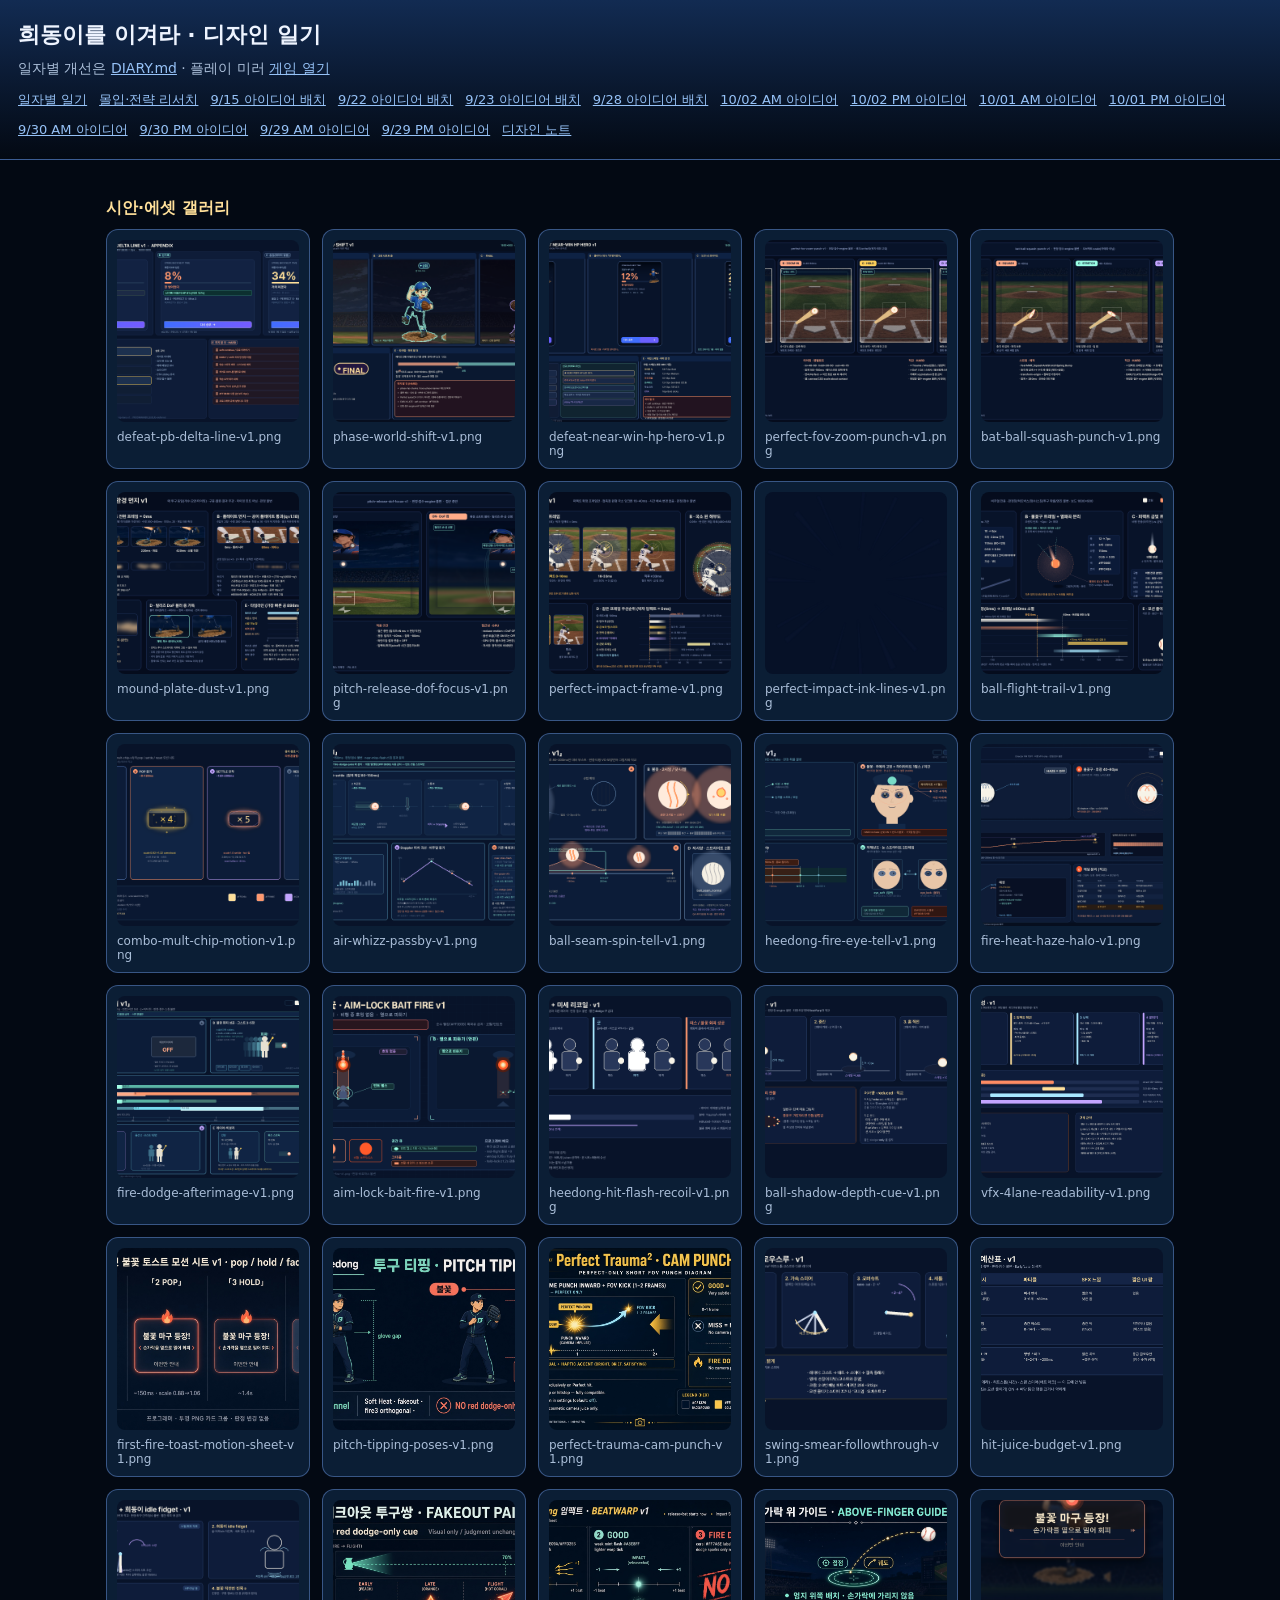
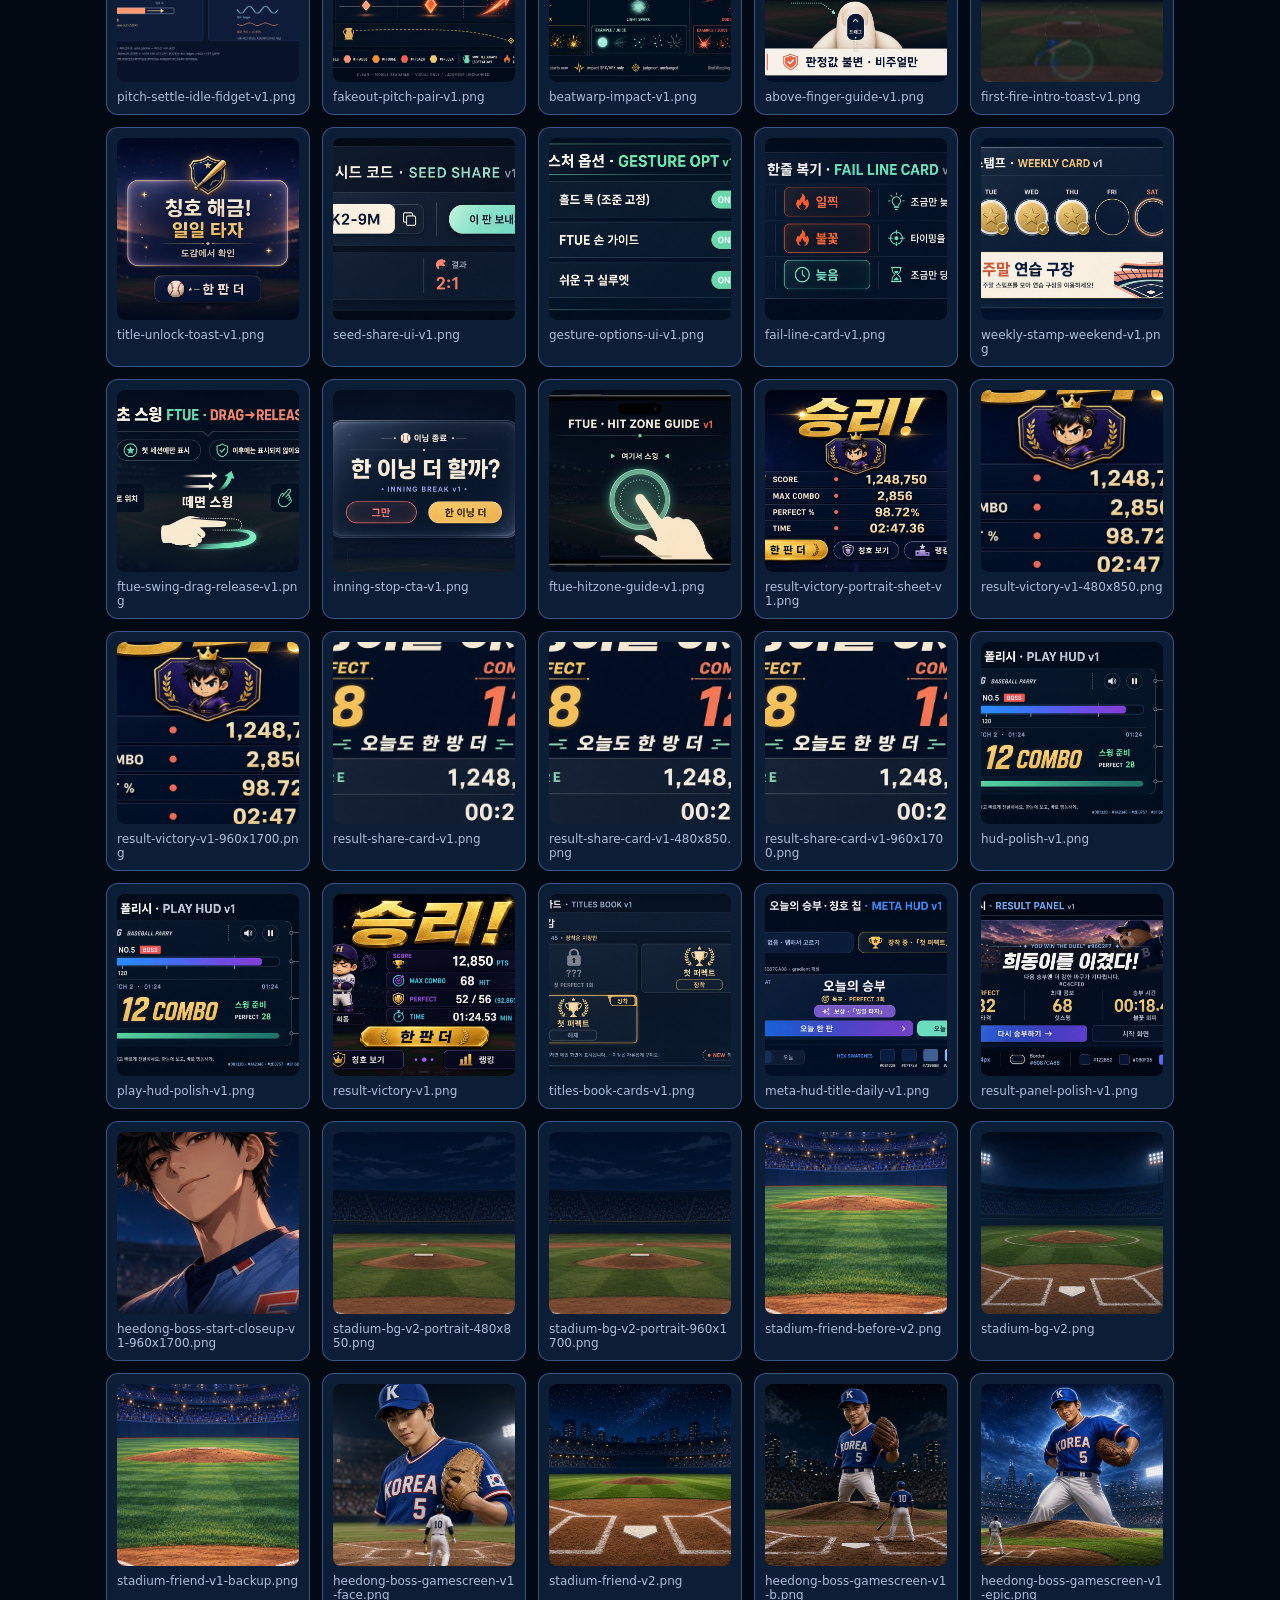
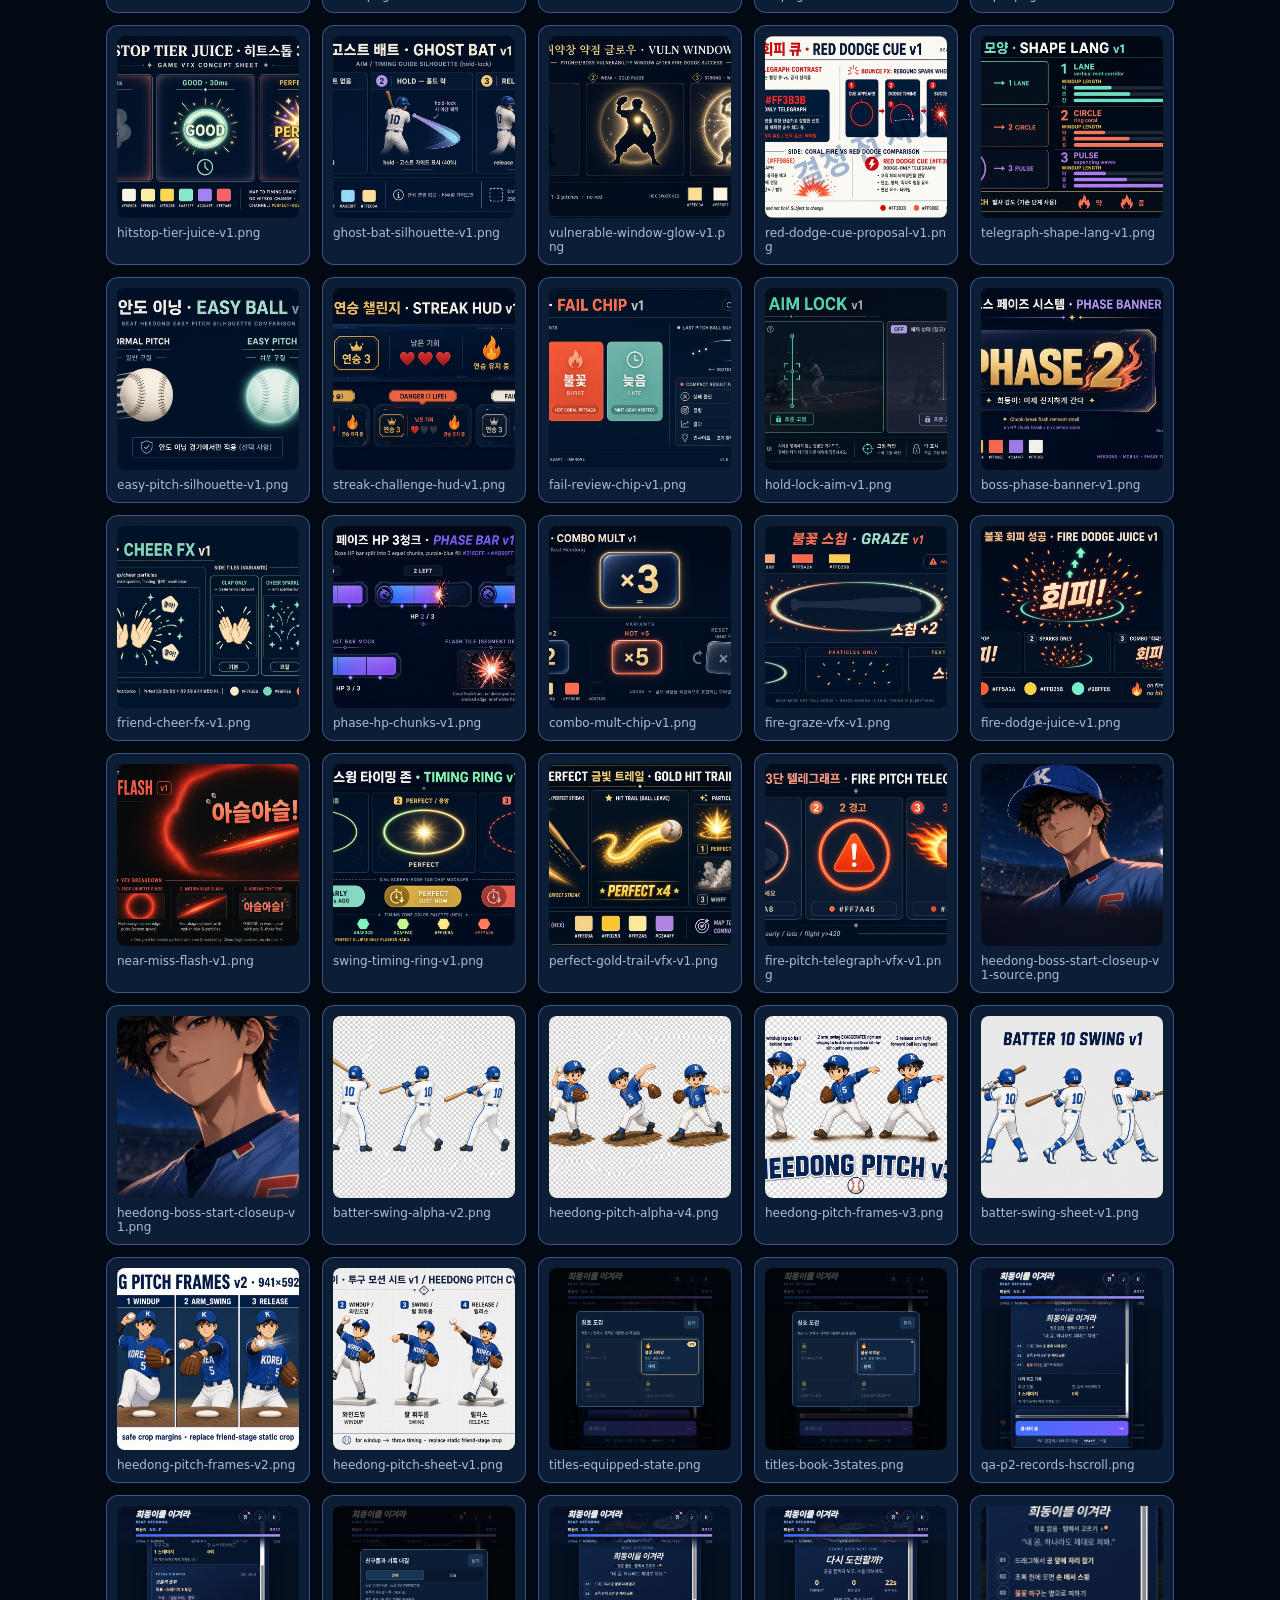
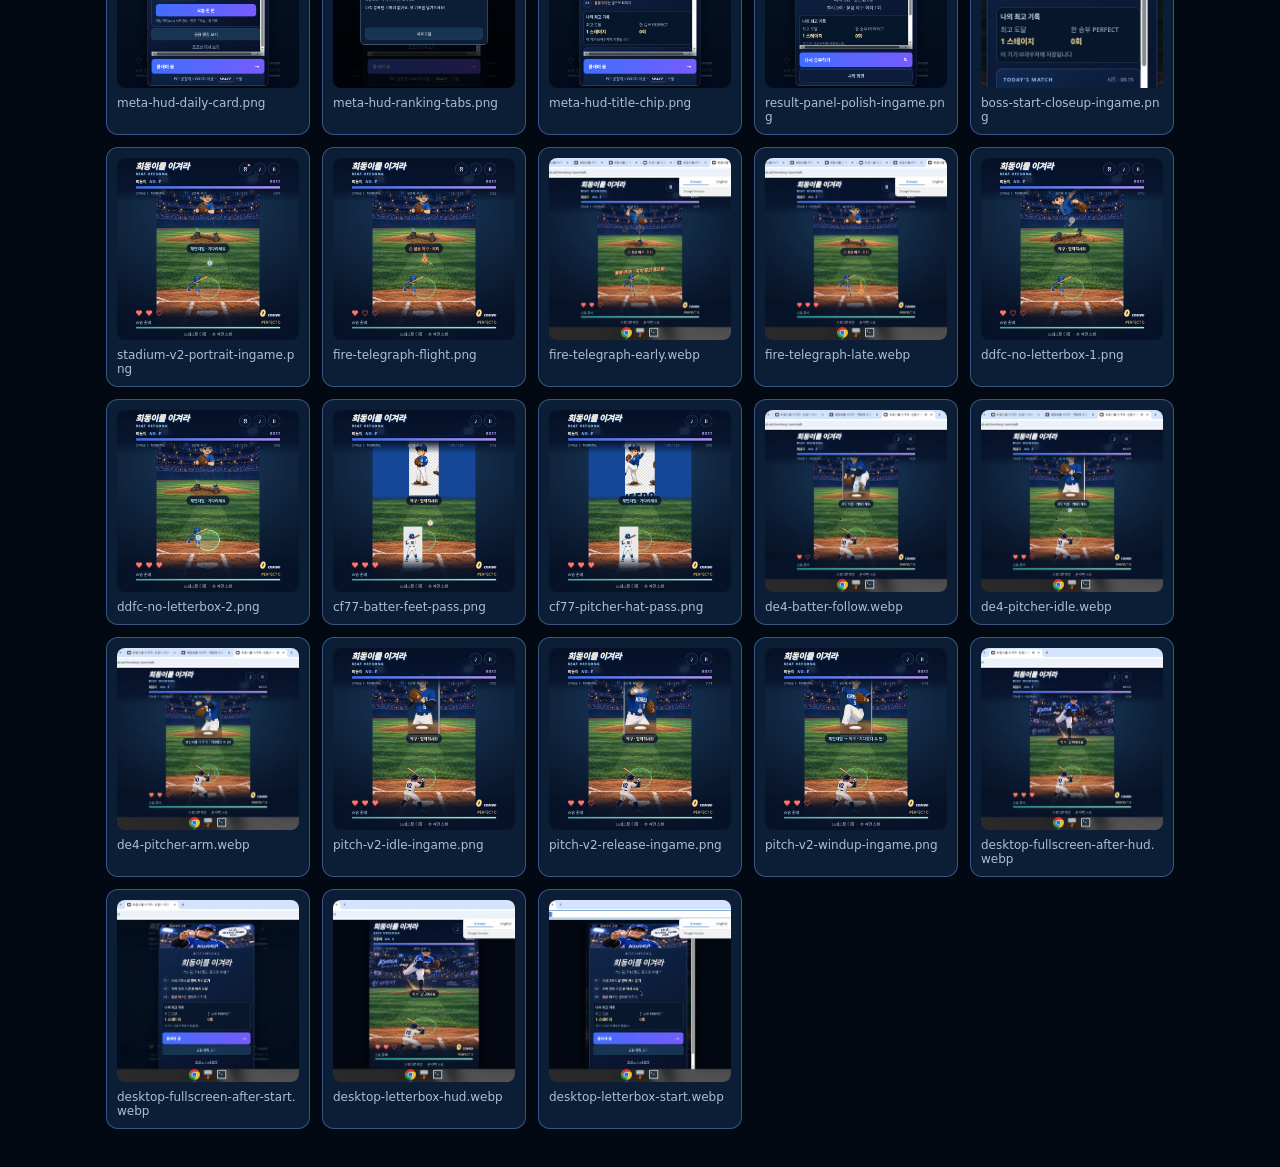
==== commit ccf622e1: "docs: design diary 10/02 wear + retry research" ====
--- a/design/index.html
+++ b/design/index.html
@@ -31,6 +31,8 @@
     <a href="research/ideas-batch-20260922-pm.md">9/22 아이디어 배치</a>
     <a href="research/ideas-batch-20260923-pm.md">9/23 아이디어 배치</a>
     <a href="research/ideas-batch-20260928-am.md">9/28 아이디어 배치</a>
+    <a href="research/ideas-batch-20261002-am.md">10/02 AM 아이디어</a>
+    <a href="research/ideas-batch-20261002-pm.md">10/02 PM 아이디어</a>
     <a href="research/ideas-batch-20261001-am.md">10/01 AM 아이디어</a>
     <a href="research/ideas-batch-20261001-pm.md">10/01 PM 아이디어</a>
     <a href="research/ideas-batch-20260930-am.md">9/30 AM 아이디어</a>
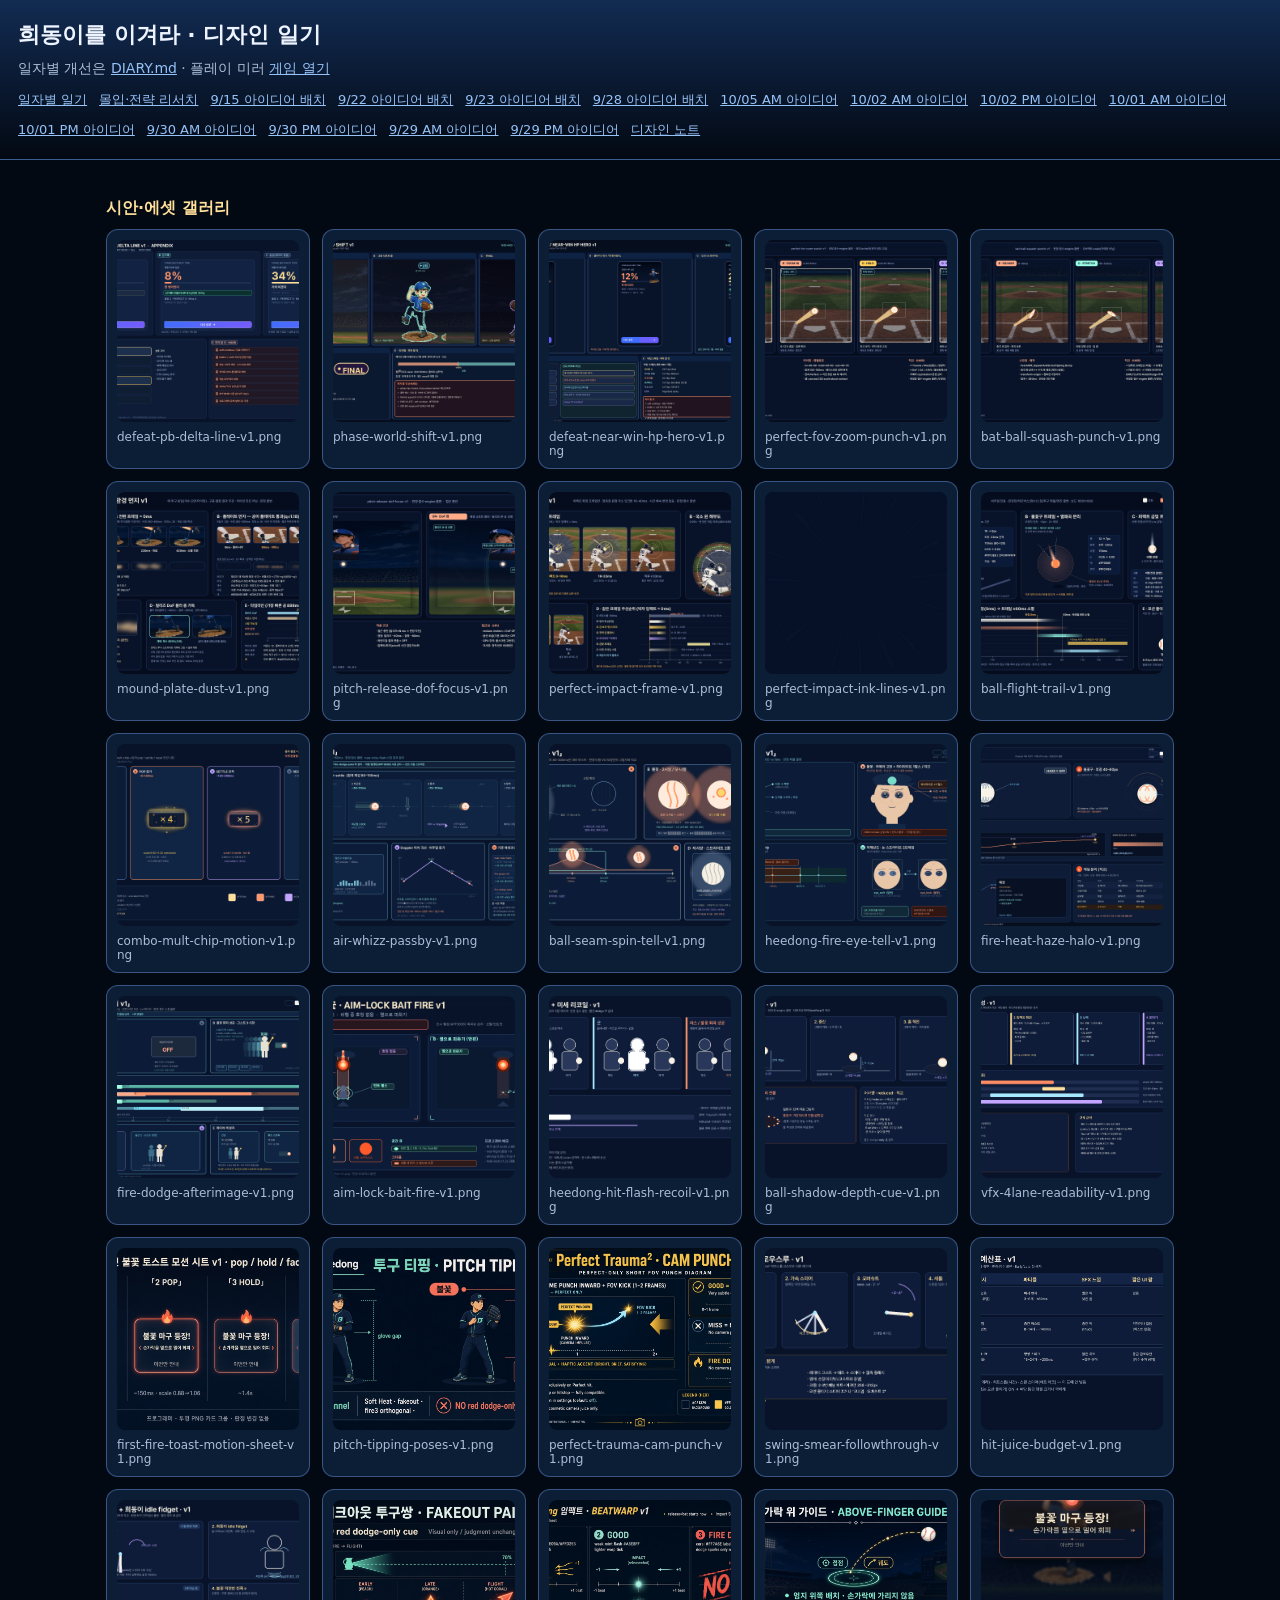
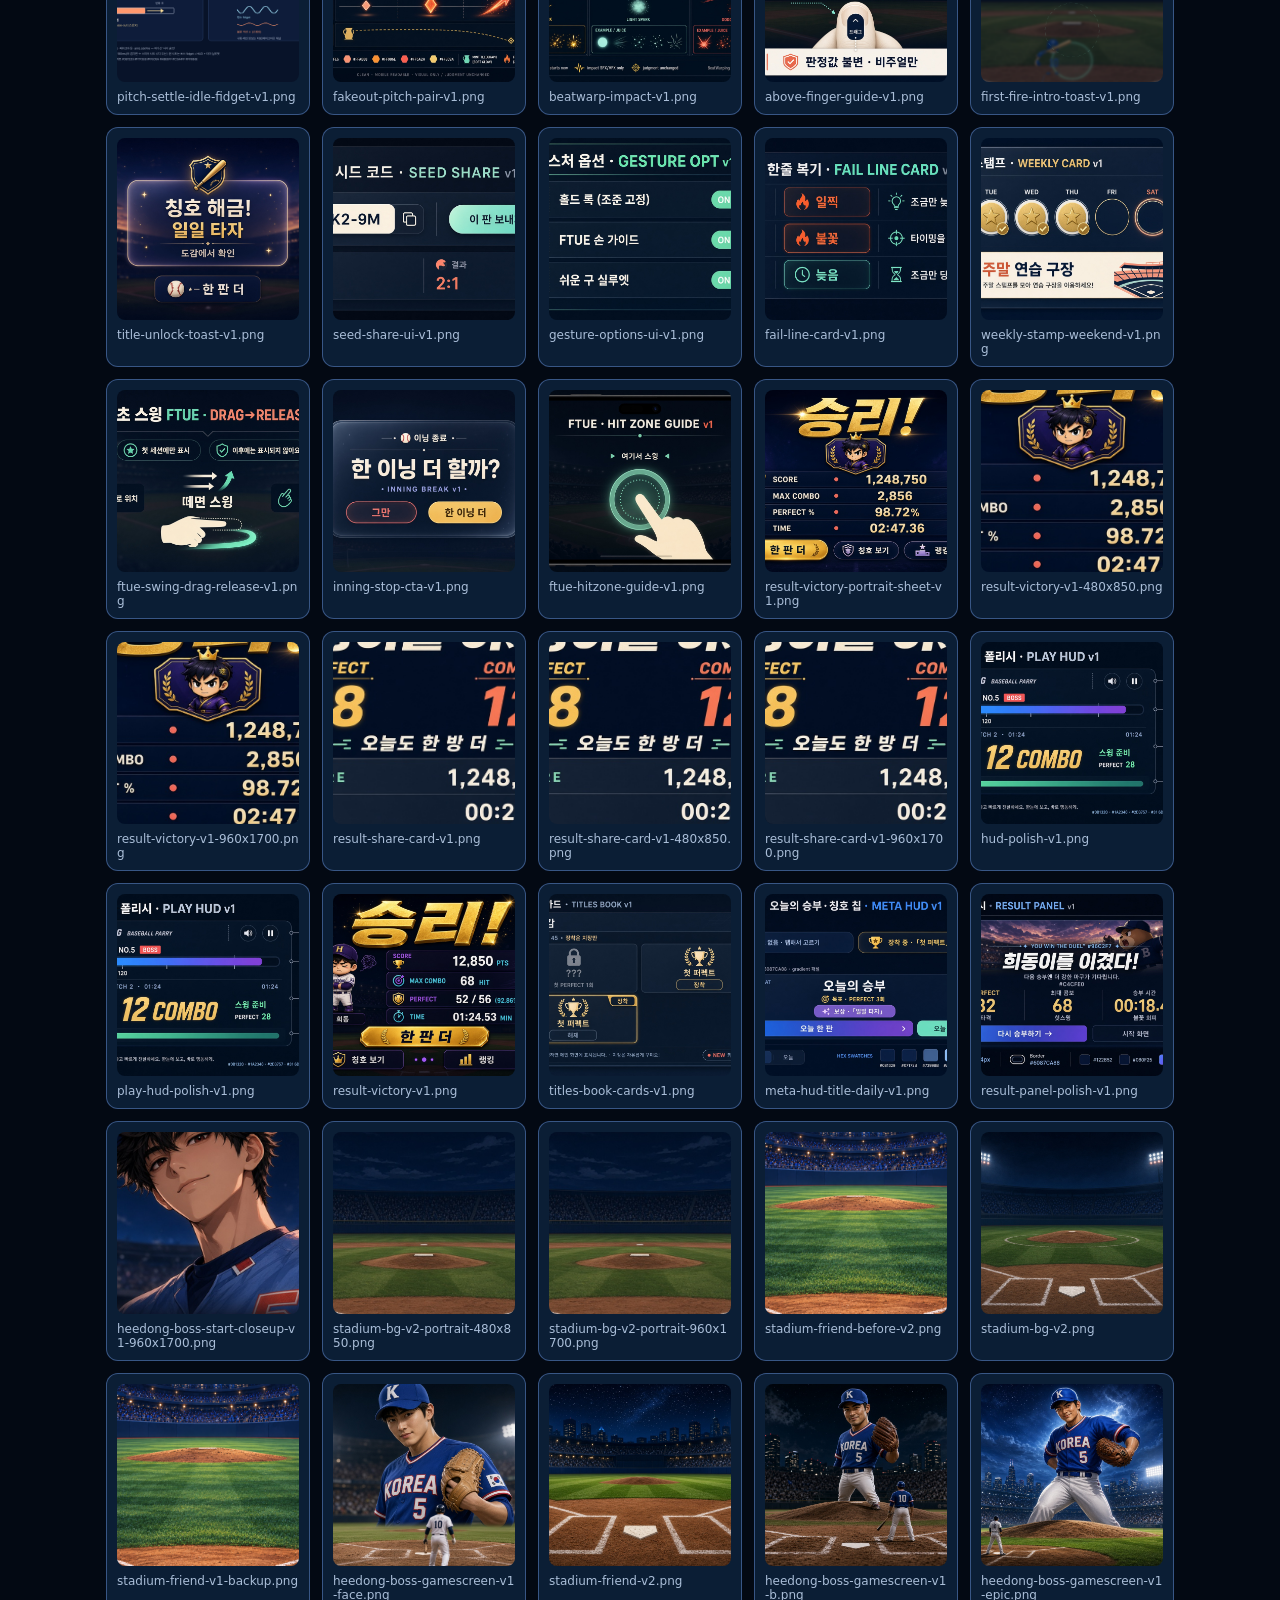
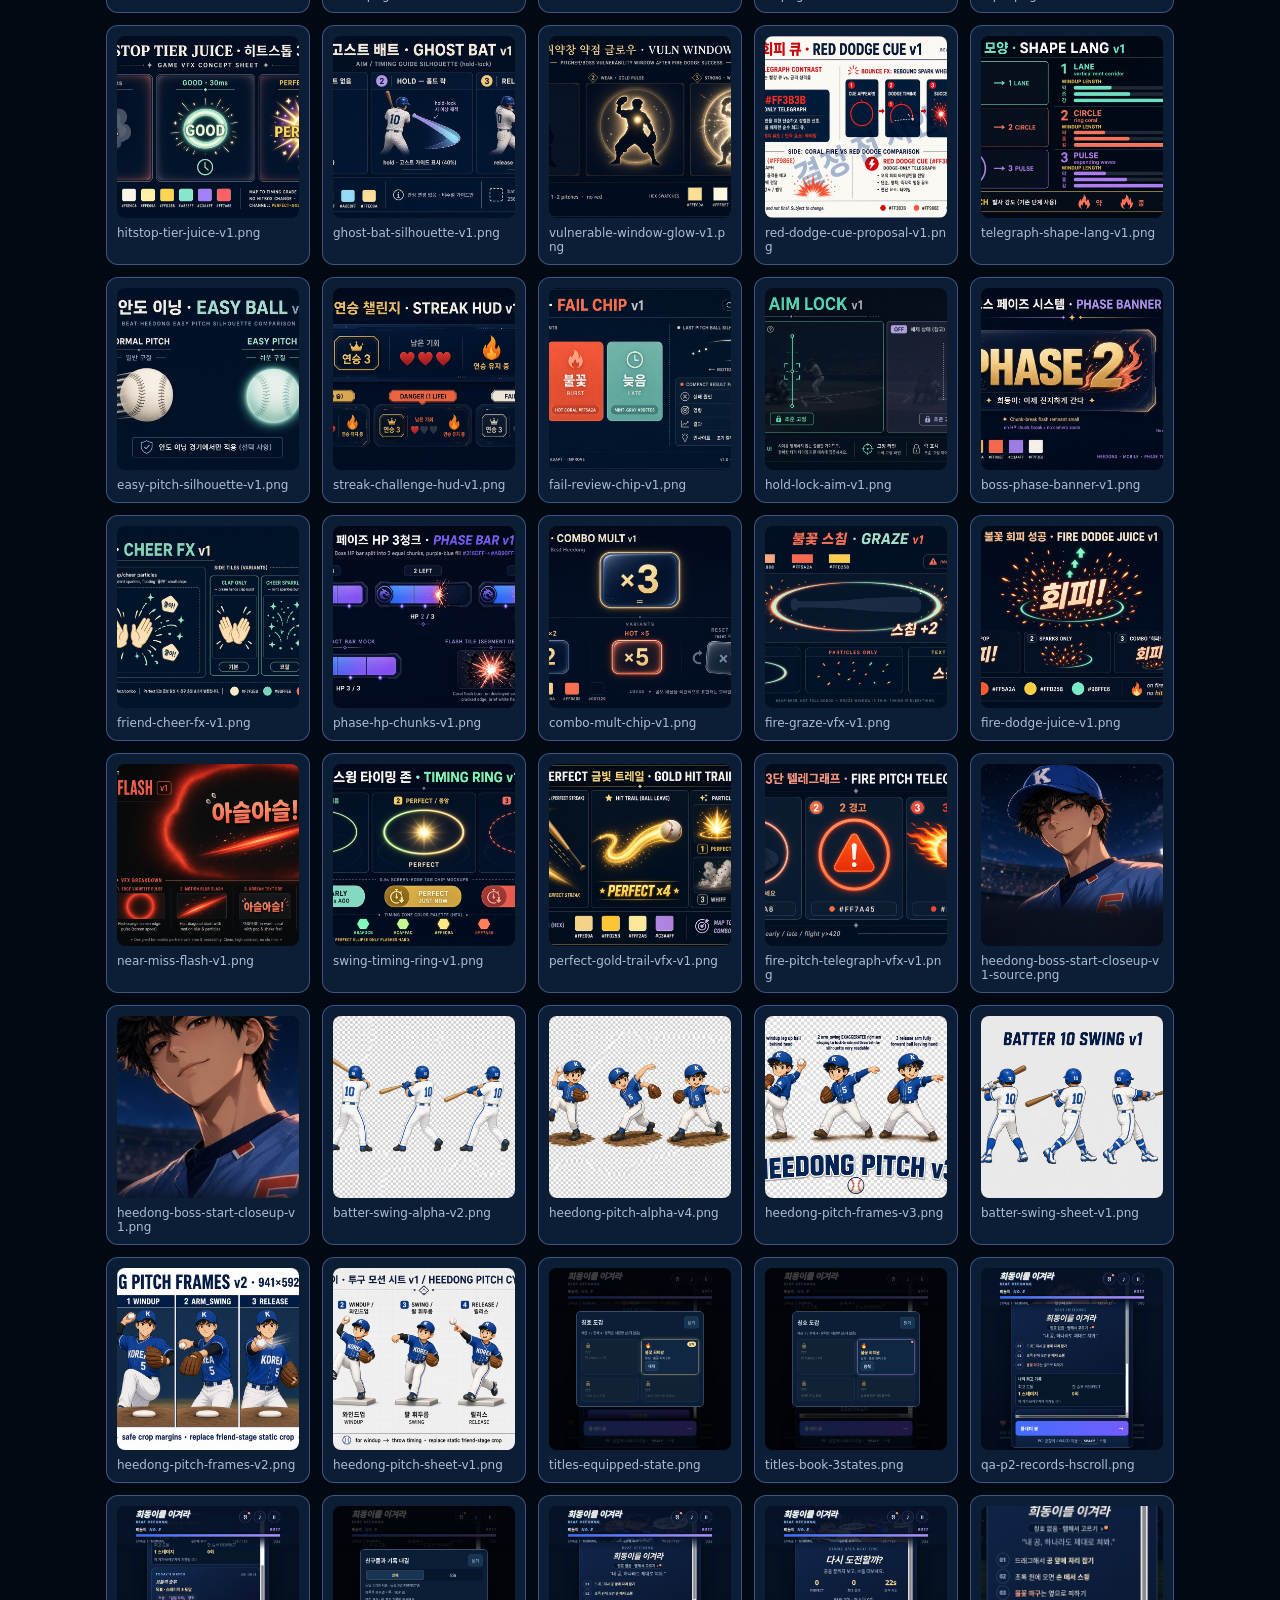
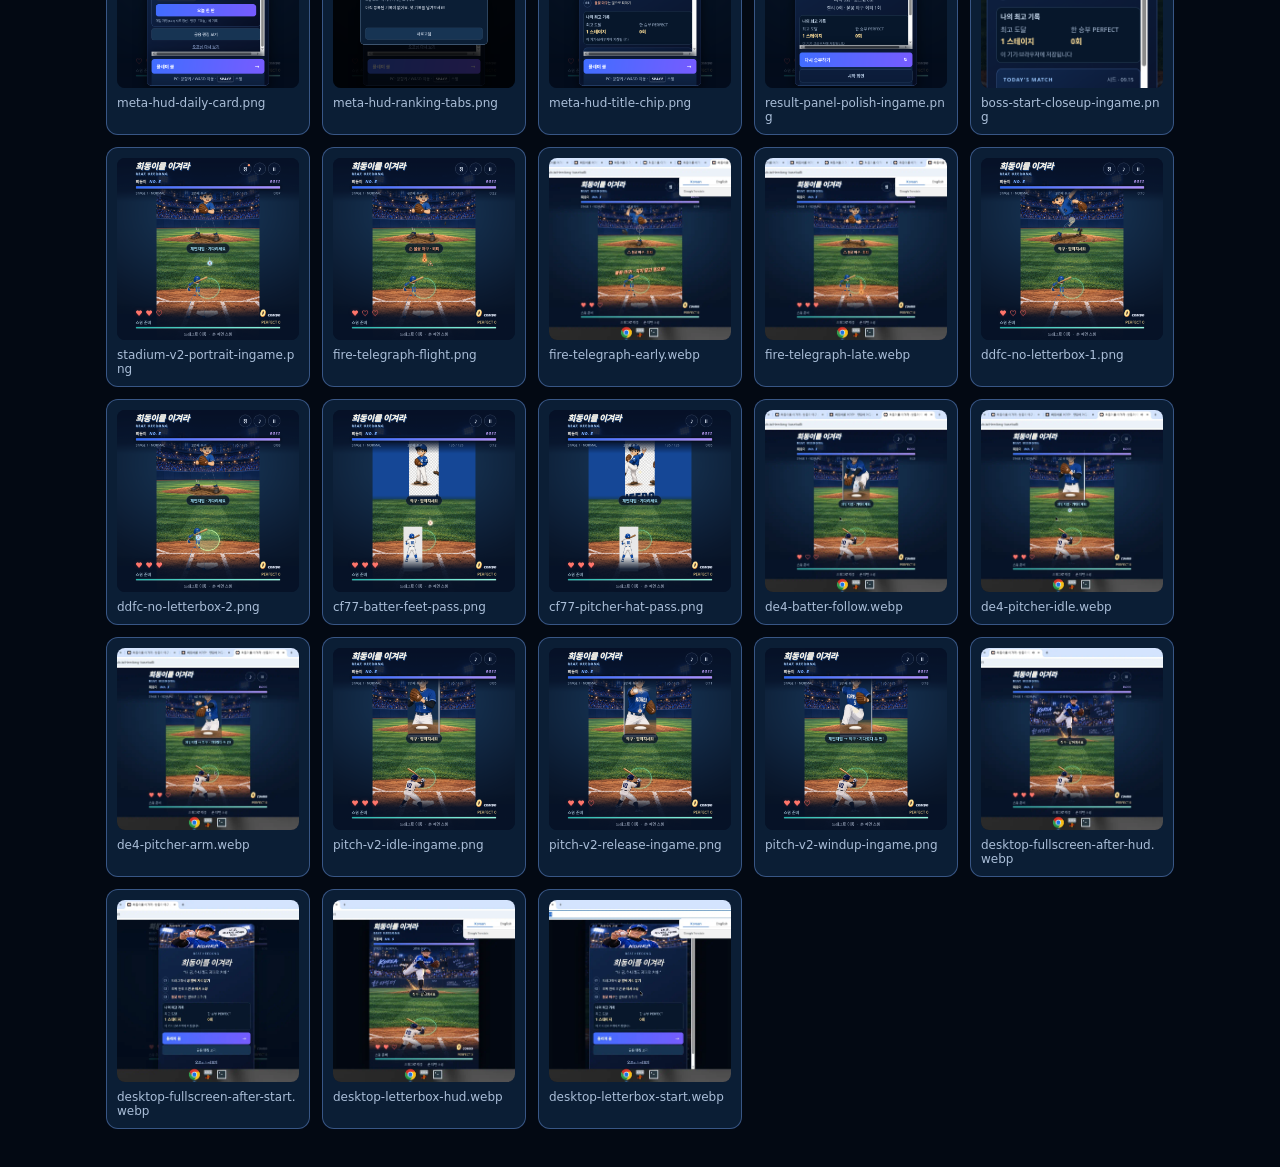
==== commit 6d95c438: "docs: design diary 10/05 haze P2 PASS + dev pause" ====
--- a/design/index.html
+++ b/design/index.html
@@ -31,6 +31,7 @@
     <a href="research/ideas-batch-20260922-pm.md">9/22 아이디어 배치</a>
     <a href="research/ideas-batch-20260923-pm.md">9/23 아이디어 배치</a>
     <a href="research/ideas-batch-20260928-am.md">9/28 아이디어 배치</a>
+    <a href="research/ideas-batch-20261005-am.md">10/05 AM 아이디어</a>
     <a href="research/ideas-batch-20261002-am.md">10/02 AM 아이디어</a>
     <a href="research/ideas-batch-20261002-pm.md">10/02 PM 아이디어</a>
     <a href="research/ideas-batch-20261001-am.md">10/01 AM 아이디어</a>
